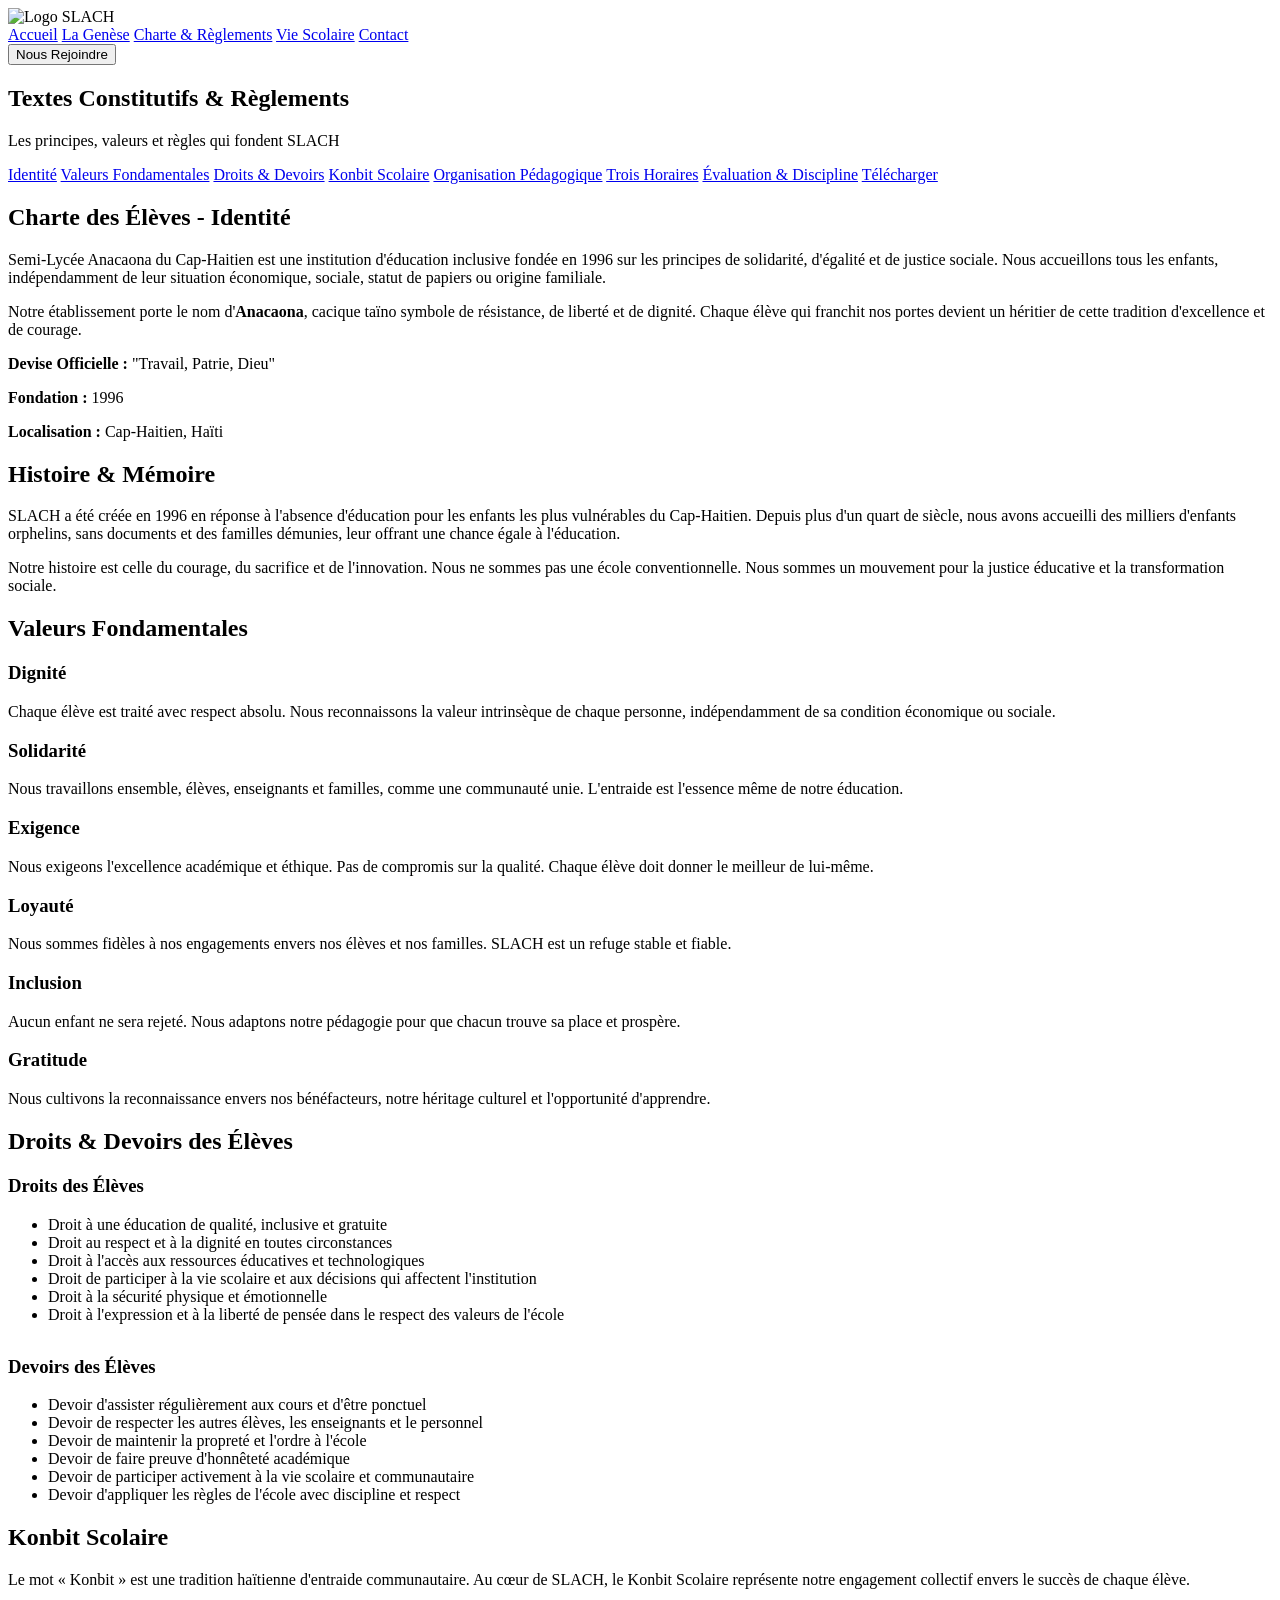
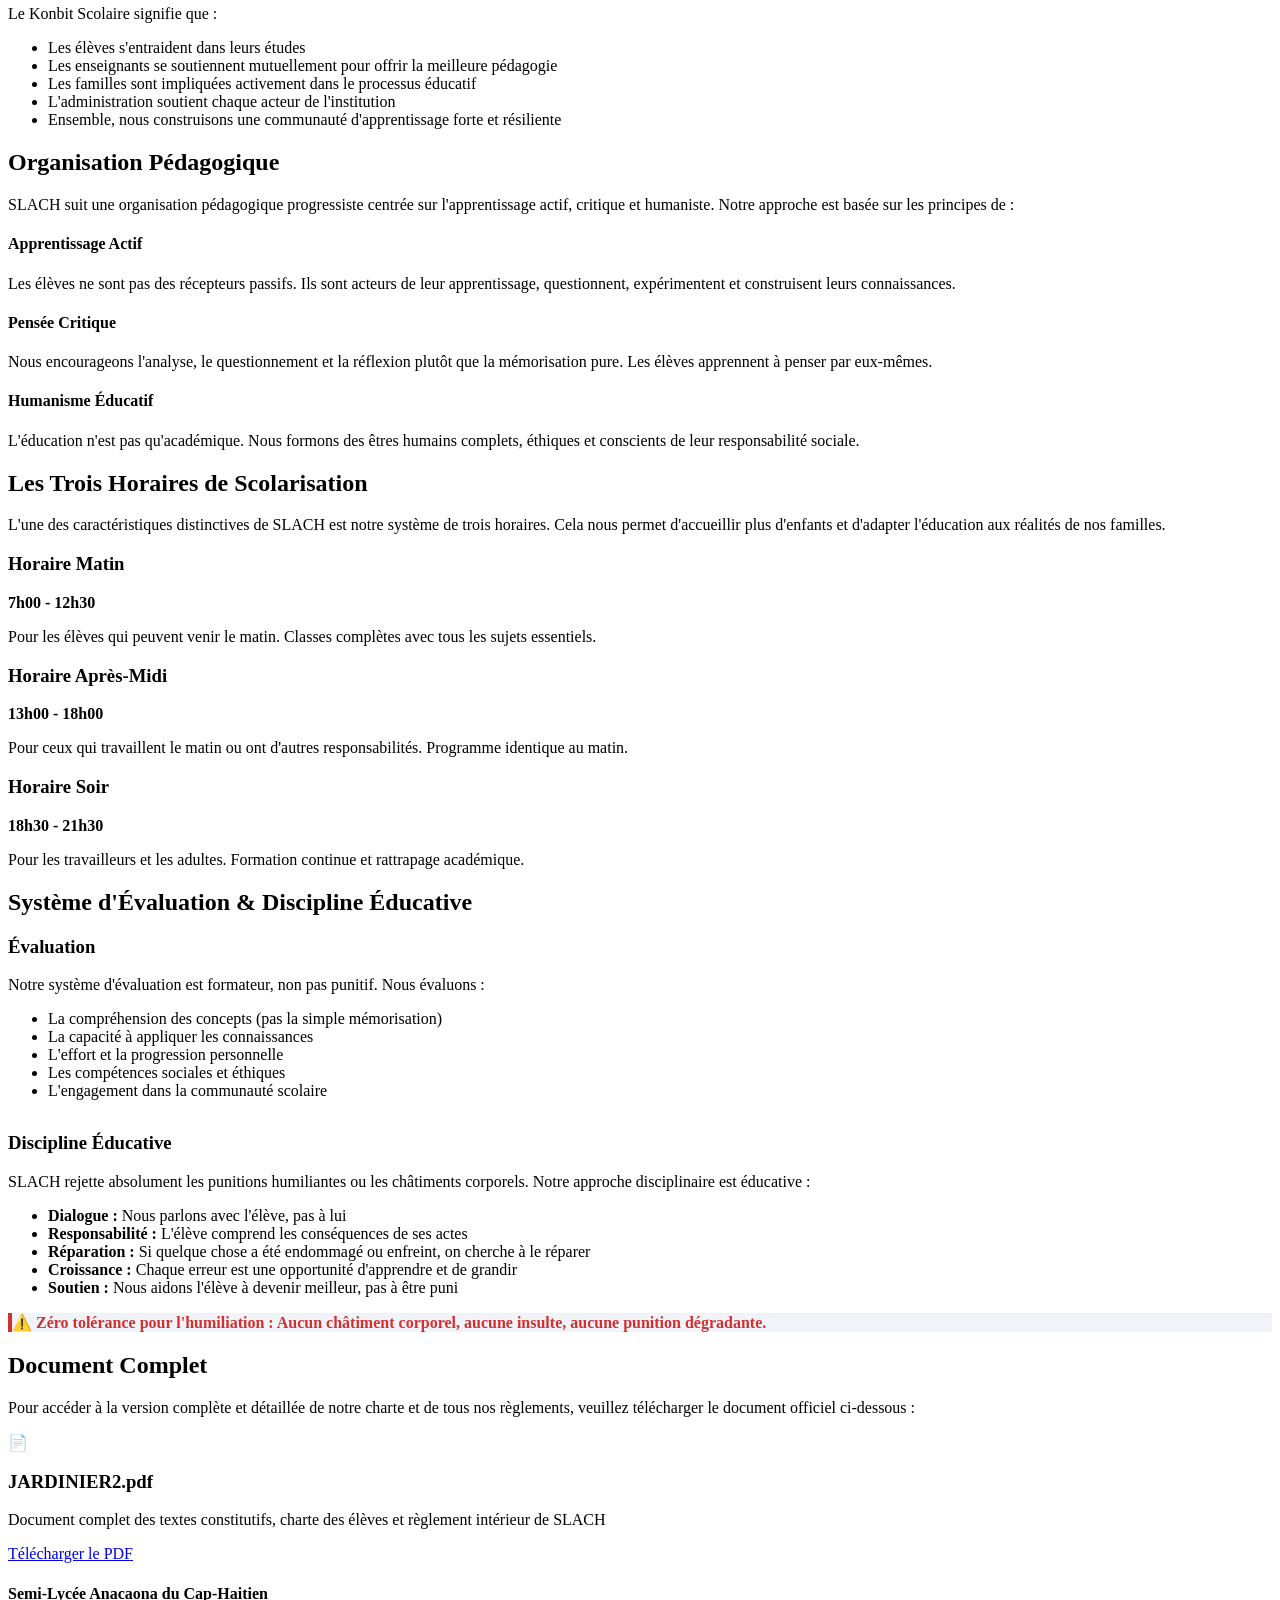
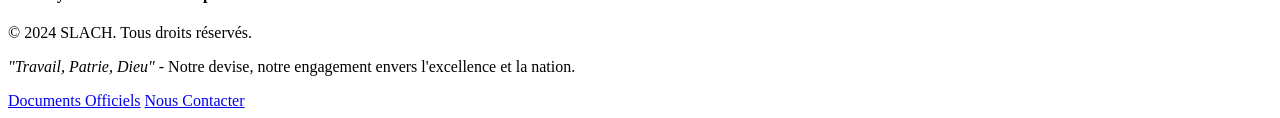
==== pages/charter.html @ ccf4807c "Premye vèsyon sit vitrin Semi-Lycée Anacaona" ====
<!DOCTYPE html>
<html lang="fr">
<head>
    <meta charset="UTF-8">
    <meta name="viewport" content="width=device-width, initial-scale=1.0">
    <title>Charte & Règlements - SLACH</title>
    <link href="https://fonts.googleapis.com/css2?family=Montserrat:wght@600;700;800&family=Open+Sans:wght@400;500;600&display=swap" rel="stylesheet">
    <link rel="stylesheet" href="styles.css">
</head>
<body>
    <!-- HEADER & NAVIGATION -->
    <header class="header">
        <div class="header-container">
            <div class="logo-section">
                <img src="LOGO1.jpeg" alt="Logo SLACH" class="logo">
            </div>
            <nav class="navbar">
                <a href="index.html" class="nav-link">Accueil</a>
                <a href="genese.html" class="nav-link">La Genèse</a>
                <a href="charter.html" class="nav-link active">Charte & Règlements</a>
                <a href="vie-scolaire.html" class="nav-link">Vie Scolaire</a>
                <a href="contact.html" class="nav-link">Contact</a>
            </nav>
            <button class="cta-button">Nous Rejoindre</button>
        </div>
    </header>

    <!-- PAGE TITLE -->
    <section class="page-title-section">
        <div class="container">
            <h1>Textes Constitutifs & Règlements</h1>
            <p>Les principes, valeurs et règles qui fondent SLACH</p>
        </div>
    </section>

    <div class="charter-container">
        <!-- SIDE NAVIGATION -->
        <aside class="side-navigation">
            <nav class="charter-nav">
                <a href="#identite" class="nav-item">Identité</a>
                <a href="#values" class="nav-item">Valeurs Fondamentales</a>
                <a href="#droits" class="nav-item">Droits & Devoirs</a>
                <a href="#konbit" class="nav-item">Konbit Scolaire</a>
                <a href="#pedagogie" class="nav-item">Organisation Pédagogique</a>
                <a href="#horaires" class="nav-item">Trois Horaires</a>
                <a href="#evaluation" class="nav-item">Évaluation & Discipline</a>
                <a href="#download" class="nav-item">Télécharger</a>
            </nav>
        </aside>

        <!-- MAIN CONTENT -->
        <main class="charter-content">
            <!-- SECTION: IDENTITÉ -->
            <section id="identite" class="charter-section">
                <h2>Charte des Élèves - Identité</h2>
                <p>
                    Semi-Lycée Anacaona du Cap-Haitien est une institution d'éducation inclusive fondée en 1996 sur les principes de solidarité, 
                    d'égalité et de justice sociale. Nous accueillons tous les enfants, indépendamment de leur situation économique, sociale, 
                    statut de papiers ou origine familiale.
                </p>
                <p>
                    Notre établissement porte le nom d'<strong>Anacaona</strong>, cacique taïno symbole de résistance, de liberté et de dignité. 
                    Chaque élève qui franchit nos portes devient un héritier de cette tradition d'excellence et de courage.
                </p>
                <div class="highlight-box">
                    <p><strong>Devise Officielle :</strong> "Travail, Patrie, Dieu"</p>
                    <p><strong>Fondation :</strong> 1996</p>
                    <p><strong>Localisation :</strong> Cap-Haitien, Haïti</p>
                </div>
            </section>

            <!-- SECTION: HISTOIRE & MÉMOIRE -->
            <section id="history-charter" class="charter-section">
                <h2>Histoire & Mémoire</h2>
                <p>
                    SLACH a été créée en 1996 en réponse à l'absence d'éducation pour les enfants les plus vulnérables du Cap-Haitien. 
                    Depuis plus d'un quart de siècle, nous avons accueilli des milliers d'enfants orphelins, sans documents et des familles 
                    démunies, leur offrant une chance égale à l'éducation.
                </p>
                <p>
                    Notre histoire est celle du courage, du sacrifice et de l'innovation. Nous ne sommes pas une école conventionnelle. 
                    Nous sommes un mouvement pour la justice éducative et la transformation sociale.
                </p>
            </section>

            <!-- SECTION: VALEURS FONDAMENTALES -->
            <section id="values" class="charter-section">
                <h2>Valeurs Fondamentales</h2>
                <div class="values-grid">
                    <div class="value-item">
                        <h3>Dignité</h3>
                        <p>
                            Chaque élève est traité avec respect absolu. Nous reconnaissons la valeur intrinsèque de chaque personne, 
                            indépendamment de sa condition économique ou sociale.
                        </p>
                    </div>
                    <div class="value-item">
                        <h3>Solidarité</h3>
                        <p>
                            Nous travaillons ensemble, élèves, enseignants et familles, comme une communauté unie. L'entraide est 
                            l'essence même de notre éducation.
                        </p>
                    </div>
                    <div class="value-item">
                        <h3>Exigence</h3>
                        <p>
                            Nous exigeons l'excellence académique et éthique. Pas de compromis sur la qualité. Chaque élève doit 
                            donner le meilleur de lui-même.
                        </p>
                    </div>
                    <div class="value-item">
                        <h3>Loyauté</h3>
                        <p>
                            Nous sommes fidèles à nos engagements envers nos élèves et nos familles. SLACH est un refuge stable 
                            et fiable.
                        </p>
                    </div>
                    <div class="value-item">
                        <h3>Inclusion</h3>
                        <p>
                            Aucun enfant ne sera rejeté. Nous adaptons notre pédagogie pour que chacun trouve sa place et prospère.
                        </p>
                    </div>
                    <div class="value-item">
                        <h3>Gratitude</h3>
                        <p>
                            Nous cultivons la reconnaissance envers nos bénéfacteurs, notre héritage culturel et l'opportunité 
                            d'apprendre.
                        </p>
                    </div>
                </div>
            </section>

            <!-- SECTION: DROITS & DEVOIRS -->
            <section id="droits" class="charter-section">
                <h2>Droits & Devoirs des Élèves</h2>
                <h3>Droits des Élèves</h3>
                <ul class="charter-list">
                    <li>Droit à une éducation de qualité, inclusive et gratuite</li>
                    <li>Droit au respect et à la dignité en toutes circonstances</li>
                    <li>Droit à l'accès aux ressources éducatives et technologiques</li>
                    <li>Droit de participer à la vie scolaire et aux décisions qui affectent l'institution</li>
                    <li>Droit à la sécurité physique et émotionnelle</li>
                    <li>Droit à l'expression et à la liberté de pensée dans le respect des valeurs de l'école</li>
                </ul>

                <h3 style="margin-top: 2rem;">Devoirs des Élèves</h3>
                <ul class="charter-list">
                    <li>Devoir d'assister régulièrement aux cours et d'être ponctuel</li>
                    <li>Devoir de respecter les autres élèves, les enseignants et le personnel</li>
                    <li>Devoir de maintenir la propreté et l'ordre à l'école</li>
                    <li>Devoir de faire preuve d'honnêteté académique</li>
                    <li>Devoir de participer activement à la vie scolaire et communautaire</li>
                    <li>Devoir d'appliquer les règles de l'école avec discipline et respect</li>
                </ul>
            </section>

            <!-- SECTION: KONBIT SCOLAIRE -->
            <section id="konbit" class="charter-section">
                <h2>Konbit Scolaire</h2>
                <p>
                    Le mot « Konbit » est une tradition haïtienne d'entraide communautaire. Au cœur de SLACH, le Konbit Scolaire 
                    représente notre engagement collectif envers le succès de chaque élève.
                </p>
                <p>
                    Le Konbit Scolaire signifie que :
                </p>
                <ul class="charter-list">
                    <li>Les élèves s'entraident dans leurs études</li>
                    <li>Les enseignants se soutiennent mutuellement pour offrir la meilleure pédagogie</li>
                    <li>Les familles sont impliquées activement dans le processus éducatif</li>
                    <li>L'administration soutient chaque acteur de l'institution</li>
                    <li>Ensemble, nous construisons une communauté d'apprentissage forte et résiliente</li>
                </ul>
            </section>

            <!-- SECTION: ORGANISATION PÉDAGOGIQUE -->
            <section id="pedagogie" class="charter-section">
                <h2>Organisation Pédagogique</h2>
                <p>
                    SLACH suit une organisation pédagogique progressiste centrée sur l'apprentissage actif, critique et humaniste. 
                    Notre approche est basée sur les principes de :
                </p>
                <div class="pedagogical-principles">
                    <div class="principle">
                        <h4>Apprentissage Actif</h4>
                        <p>Les élèves ne sont pas des récepteurs passifs. Ils sont acteurs de leur apprentissage, questionnent, 
                        expérimentent et construisent leurs connaissances.</p>
                    </div>
                    <div class="principle">
                        <h4>Pensée Critique</h4>
                        <p>Nous encourageons l'analyse, le questionnement et la réflexion plutôt que la mémorisation pure. 
                        Les élèves apprennent à penser par eux-mêmes.</p>
                    </div>
                    <div class="principle">
                        <h4>Humanisme Éducatif</h4>
                        <p>L'éducation n'est pas qu'académique. Nous formons des êtres humains complets, éthiques et conscients 
                        de leur responsabilité sociale.</p>
                    </div>
                </div>
            </section>

            <!-- SECTION: TROIS HORAIRES -->
            <section id="horaires" class="charter-section">
                <h2>Les Trois Horaires de Scolarisation</h2>
                <p>
                    L'une des caractéristiques distinctives de SLACH est notre système de trois horaires. Cela nous permet 
                    d'accueillir plus d'enfants et d'adapter l'éducation aux réalités de nos familles.
                </p>
                <div class="schedules-grid">
                    <div class="schedule-item">
                        <h3>Horaire Matin</h3>
                        <p><strong>7h00 - 12h30</strong></p>
                        <p>Pour les élèves qui peuvent venir le matin. Classes complètes avec tous les sujets essentiels.</p>
                    </div>
                    <div class="schedule-item">
                        <h3>Horaire Après-Midi</h3>
                        <p><strong>13h00 - 18h00</strong></p>
                        <p>Pour ceux qui travaillent le matin ou ont d'autres responsabilités. Programme identique au matin.</p>
                    </div>
                    <div class="schedule-item">
                        <h3>Horaire Soir</h3>
                        <p><strong>18h30 - 21h30</strong></p>
                        <p>Pour les travailleurs et les adultes. Formation continue et rattrapage académique.</p>
                    </div>
                </div>
            </section>

            <!-- SECTION: ÉVALUATION & DISCIPLINE -->
            <section id="evaluation" class="charter-section">
                <h2>Système d'Évaluation & Discipline Éducative</h2>
                <h3>Évaluation</h3>
                <p>
                    Notre système d'évaluation est formateur, non pas punitif. Nous évaluons :
                </p>
                <ul class="charter-list">
                    <li>La compréhension des concepts (pas la simple mémorisation)</li>
                    <li>La capacité à appliquer les connaissances</li>
                    <li>L'effort et la progression personnelle</li>
                    <li>Les compétences sociales et éthiques</li>
                    <li>L'engagement dans la communauté scolaire</li>
                </ul>

                <h3 style="margin-top: 2rem;">Discipline Éducative</h3>
                <p>
                    SLACH rejette absolument les punitions humiliantes ou les châtiments corporels. 
                    Notre approche disciplinaire est éducative :
                </p>
                <ul class="charter-list">
                    <li><strong>Dialogue :</strong> Nous parlons avec l'élève, pas à lui</li>
                    <li><strong>Responsabilité :</strong> L'élève comprend les conséquences de ses actes</li>
                    <li><strong>Réparation :</strong> Si quelque chose a été endommagé ou enfreint, on cherche à le réparer</li>
                    <li><strong>Croissance :</strong> Chaque erreur est une opportunité d'apprendre et de grandir</li>
                    <li><strong>Soutien :</strong> Nous aidons l'élève à devenir meilleur, pas à être puni</li>
                </ul>
                <div class="highlight-box" style="background-color: #f0f4f8; border-left: 4px solid #d32f2f;">
                    <p style="color: #d32f2f; font-weight: bold;">
                        ⚠️ Zéro tolérance pour l'humiliation : Aucun châtiment corporel, aucune insulte, aucune punition dégradante.
                    </p>
                </div>
            </section>

            <!-- SECTION: DOWNLOAD -->
            <section id="download" class="charter-section download-section">
                <h2>Document Complet</h2>
                <p>
                    Pour accéder à la version complète et détaillée de notre charte et de tous nos règlements, 
                    veuillez télécharger le document officiel ci-dessous :
                </p>
                <div class="download-box">
                    <div class="download-icon">📄</div>
                    <div class="download-info">
                        <h3>JARDINIER2.pdf</h3>
                        <p>Document complet des textes constitutifs, charte des élèves et règlement intérieur de SLACH</p>
                    </div>
                    <a href="JARDINIER2.pdf" class="button button-primary" download>
                        Télécharger le PDF
                    </a>
                </div>
            </section>
        </main>
    </div>

    <!-- FOOTER -->
    <footer class="footer">
        <div class="container">
            <div class="footer-content">
                <div class="footer-section">
                    <h4>Semi-Lycée Anacaona du Cap-Haitien</h4>
                    <p>© 2024 SLACH. Tous droits réservés.</p>
                </div>
                <div class="footer-section">
                    <p class="footer-motto">
                        <em>"Travail, Patrie, Dieu"</em> - Notre devise, notre engagement envers l'excellence et la nation.
                    </p>
                </div>
                <div class="footer-section">
                    <a href="charter.html">Documents Officiels</a>
                    <a href="contact.html">Nous Contacter</a>
                </div>
            </div>
        </div>
    </footer>

    <script src="script.js"></script>
</body>
</html>
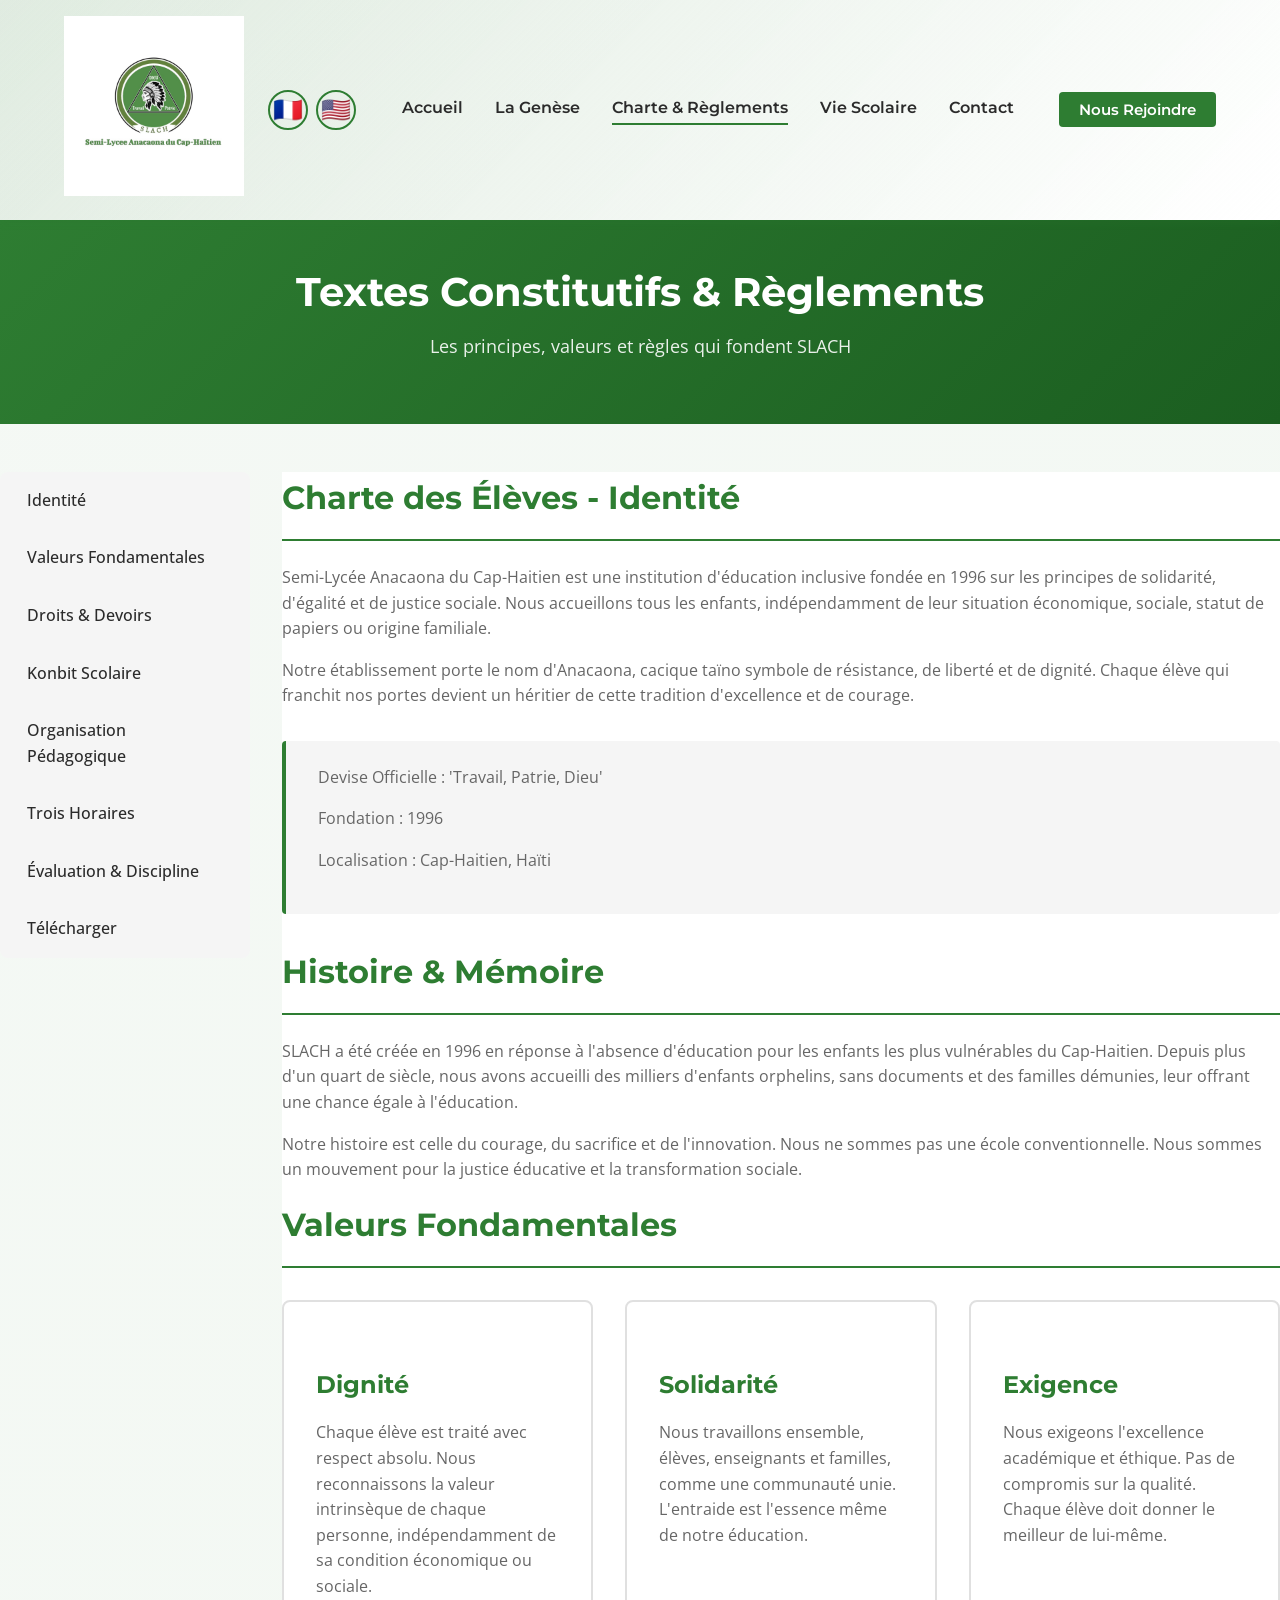
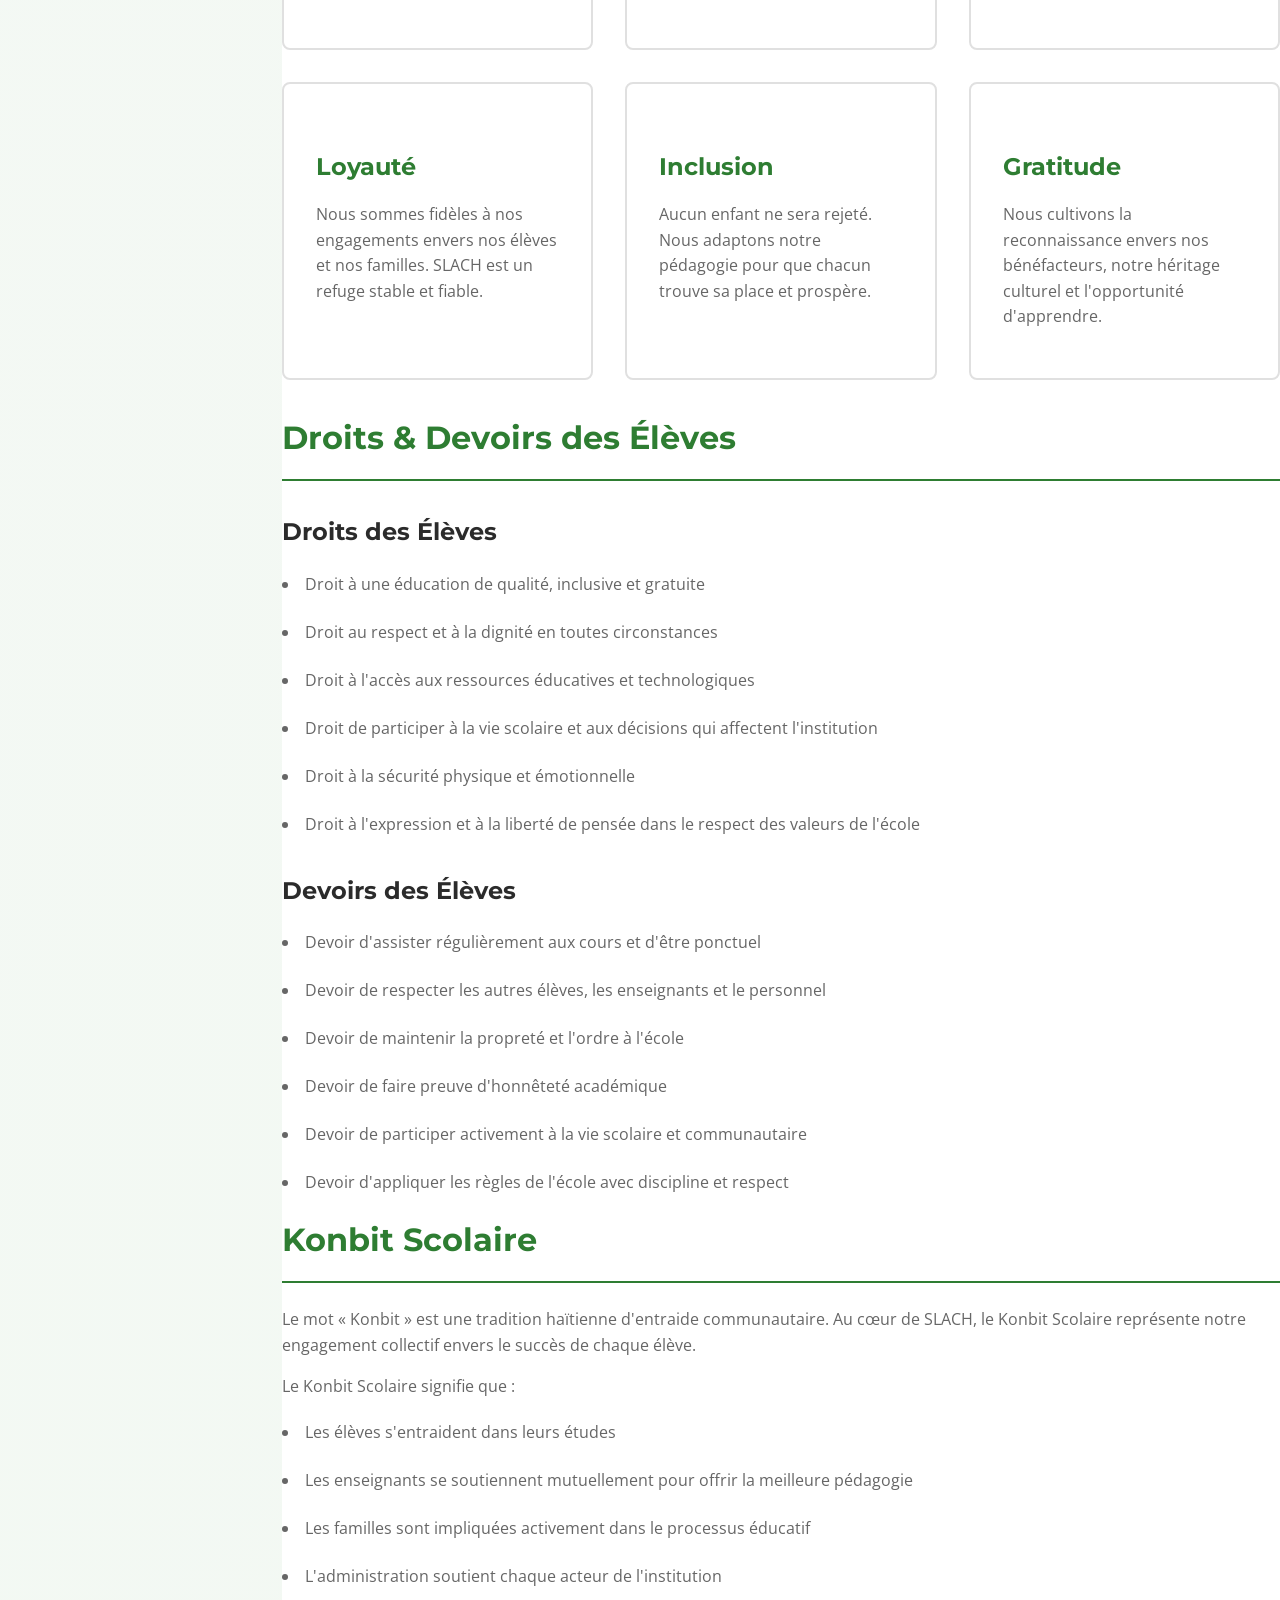
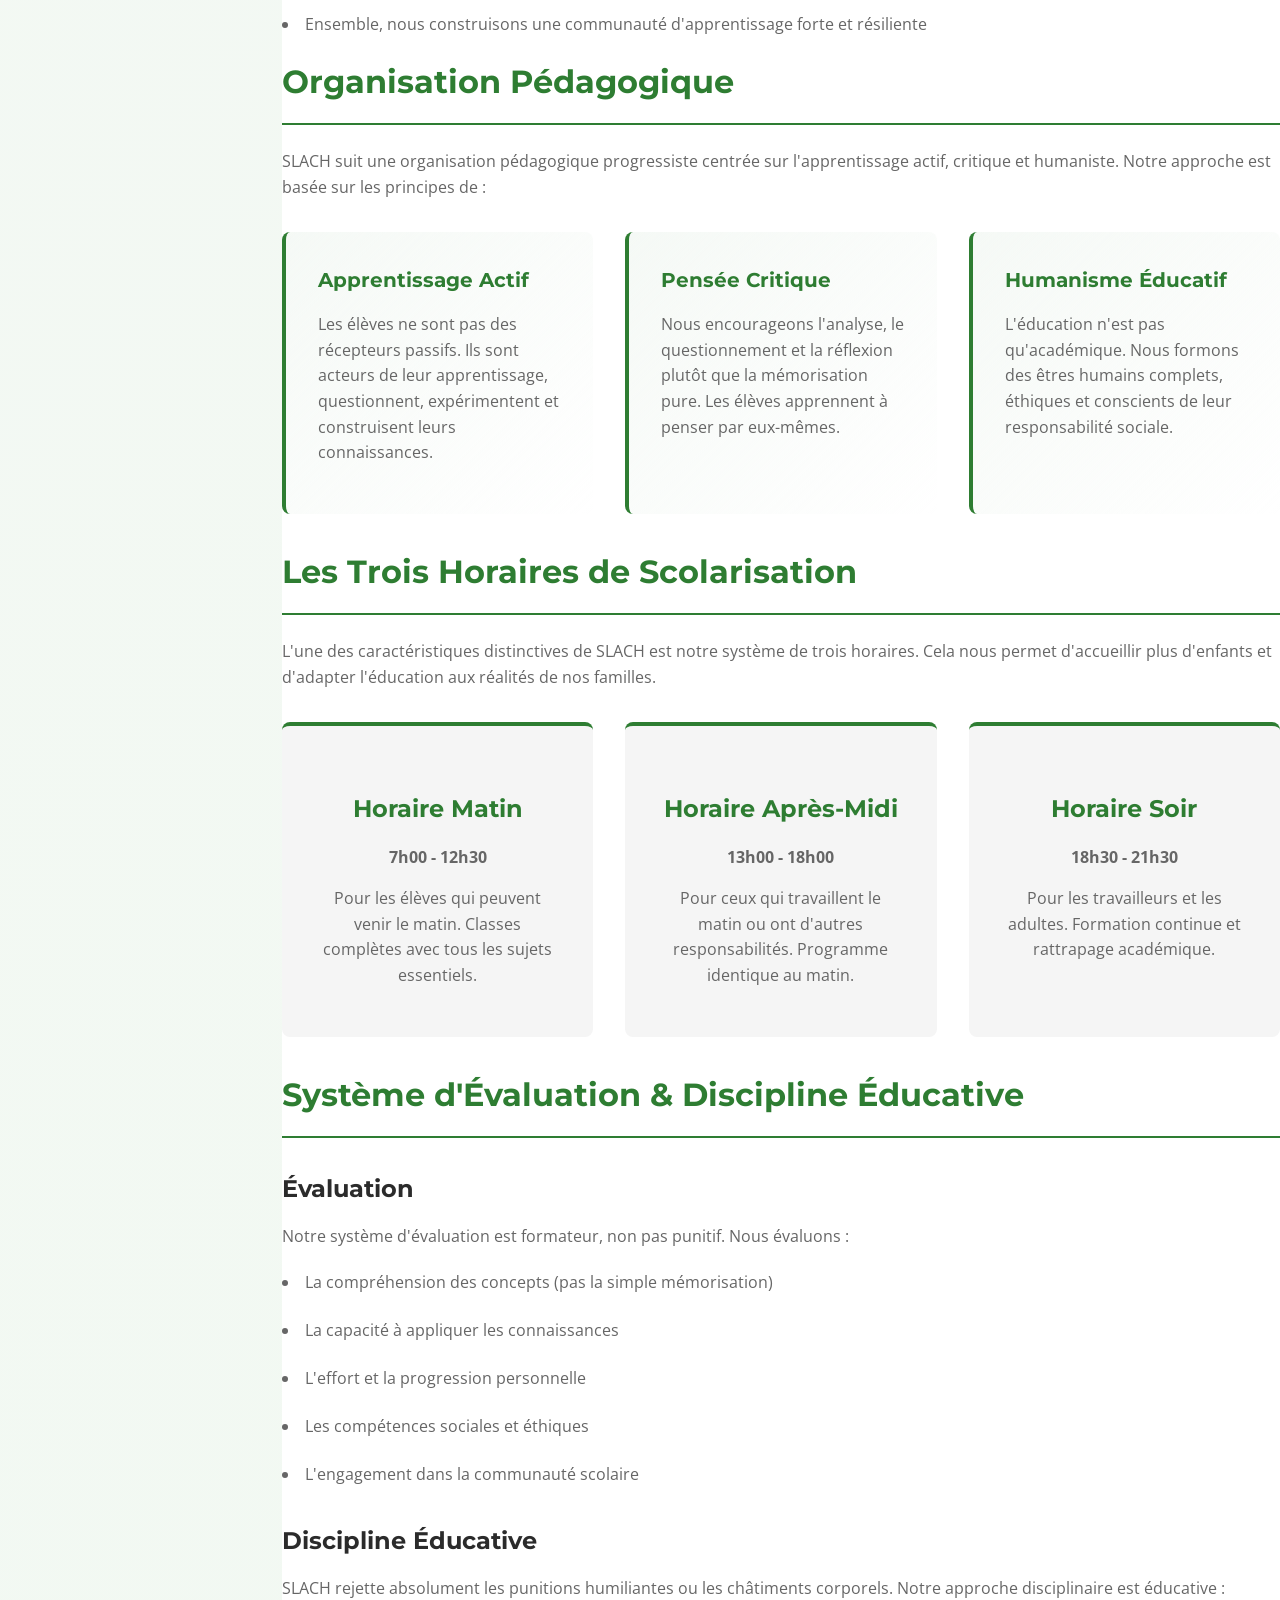
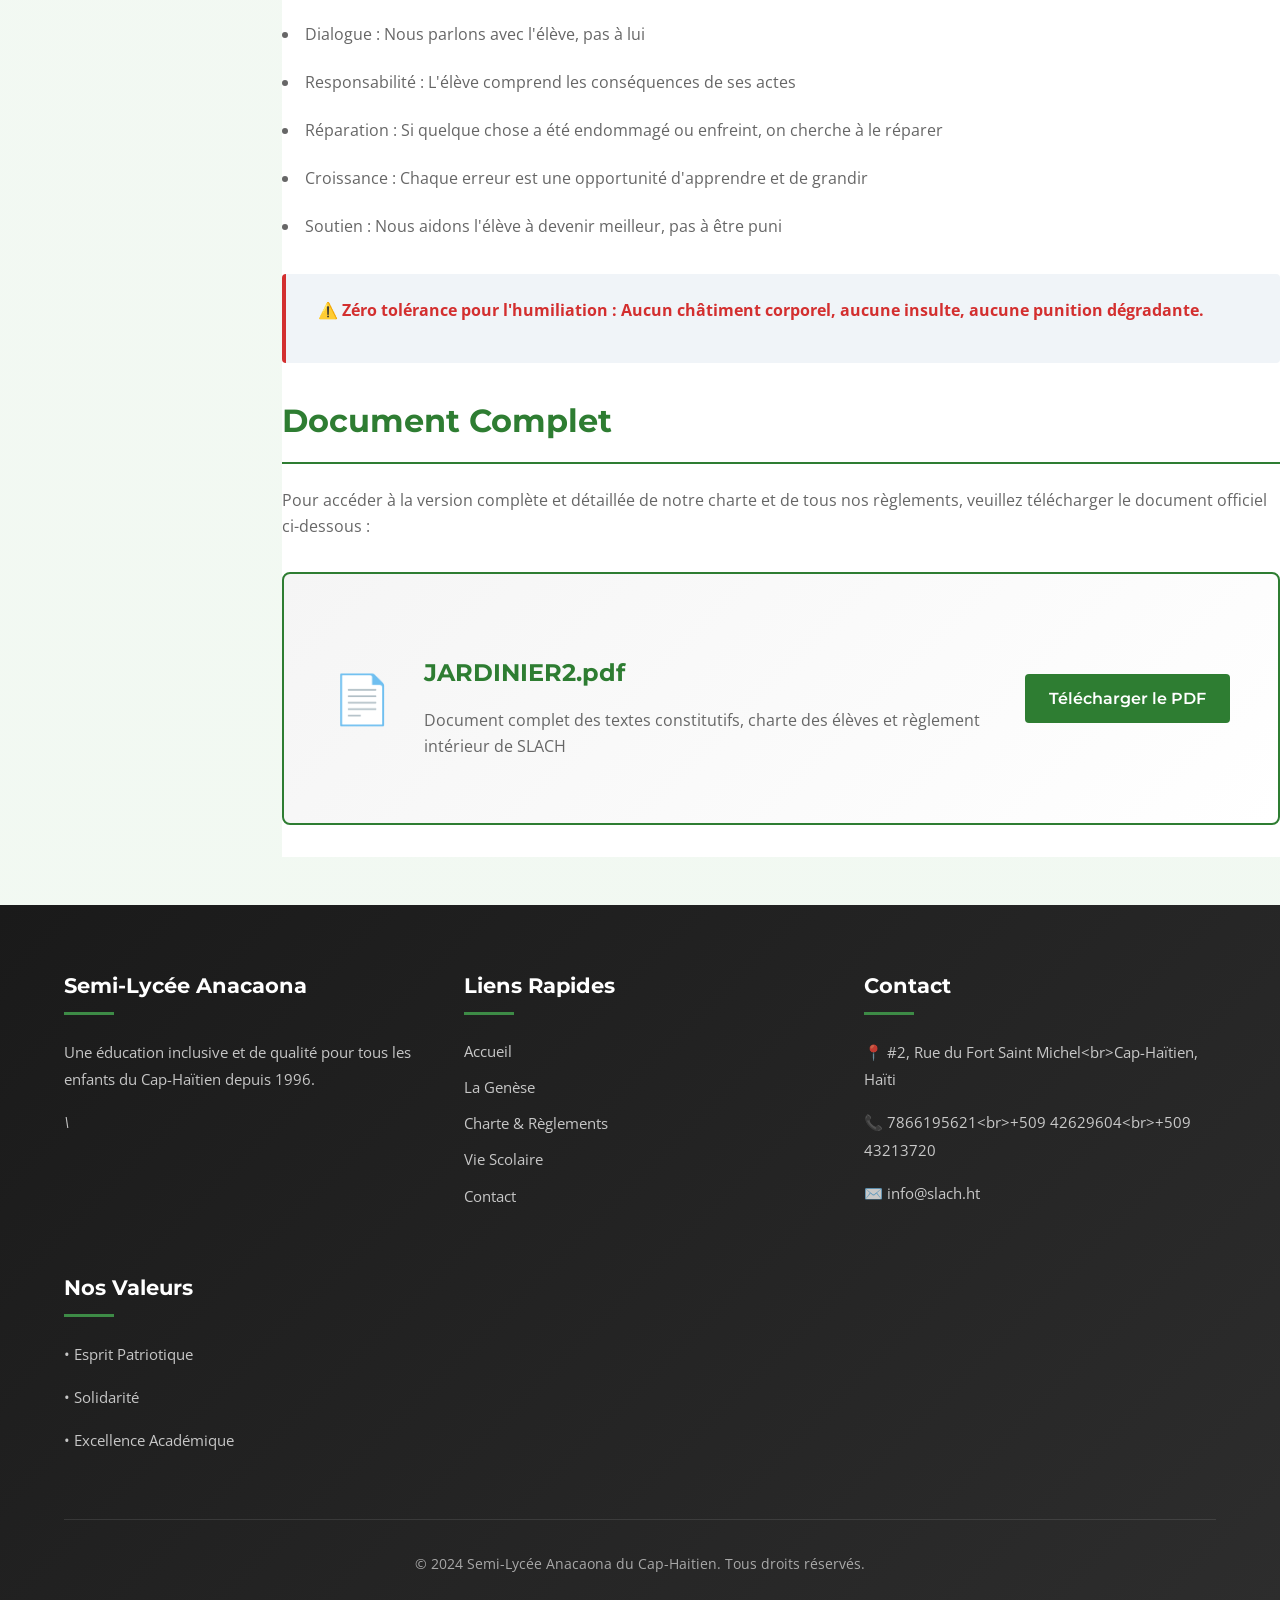
==== commit 7ab7142a: "2eme comit" ====
--- a/pages/charter.html
+++ b/pages/charter.html
@@ -5,125 +5,138 @@
     <meta name="viewport" content="width=device-width, initial-scale=1.0">
     <title>Charte & Règlements - SLACH</title>
     <link href="https://fonts.googleapis.com/css2?family=Montserrat:wght@600;700;800&family=Open+Sans:wght@400;500;600&display=swap" rel="stylesheet">
-    <link rel="stylesheet" href="styles.css">
+    <link rel="stylesheet" href="../assets/css/styles.css">
+    <style>
+        @keyframes fadeInUp {
+            from { opacity: 0; transform: translateY(30px); }
+            to { opacity: 1; transform: translateY(0); }
+        }
+        .scroll-reveal { opacity: 0; transform: translateY(50px); transition: all 0.8s ease; }
+        .scroll-reveal.visible { opacity: 1; transform: translateY(0); }
+    </style>
 </head>
 <body>
     <!-- HEADER & NAVIGATION -->
     <header class="header">
         <div class="header-container">
             <div class="logo-section">
-                <img src="LOGO1.jpeg" alt="Logo SLACH" class="logo">
+                <img src="../assets/images/LOGO1.jpeg" alt="Logo SLACH" class="logo">
             </div>
+            <div class="language-switcher">
+                <button class="lang-btn" data-lang="fr" style="font-size: 1.5rem;">🇫🇷</button>
+                <button class="lang-btn" data-lang="en" style="font-size: 1.5rem;">🇺🇸</button>
+            </div>
+            <button class="mobile-menu-toggle" id="mobileMenuToggle">☰</button>
             <nav class="navbar">
-                <a href="index.html" class="nav-link">Accueil</a>
-                <a href="genese.html" class="nav-link">La Genèse</a>
-                <a href="charter.html" class="nav-link active">Charte & Règlements</a>
-                <a href="vie-scolaire.html" class="nav-link">Vie Scolaire</a>
-                <a href="contact.html" class="nav-link">Contact</a>
+                <a href="../index.html" class="nav-link" data-fr="Accueil" data-en="Home">Accueil</a>
+                <a href="genese.html" class="nav-link" data-fr="La Genèse" data-en="The Genesis">La Genèse</a>
+                <a href="charter.html" class="nav-link active" data-fr="Charte & Règlements" data-en="Charter & Rules">Charte & Règlements</a>
+                <a href="vie-scolaire.html" class="nav-link" data-fr="Vie Scolaire" data-en="School Life">Vie Scolaire</a>
+                <a href="contact.html" class="nav-link" data-fr="Contact" data-en="Contact">Contact</a>
             </nav>
-            <button class="cta-button">Nous Rejoindre</button>
+            <button class="cta-button" data-fr="Nous Rejoindre" data-en="Join Us">Nous Rejoindre</button>
         </div>
     </header>
 
     <!-- PAGE TITLE -->
     <section class="page-title-section">
         <div class="container">
-            <h1>Textes Constitutifs & Règlements</h1>
-            <p>Les principes, valeurs et règles qui fondent SLACH</p>
+            <h1 class="animate-fadeInUp" data-fr="Textes Constitutifs & Règlements" data-en="Constituent Texts & Rules">Textes Constitutifs & Règlements</h1>
+            <p class="animate-fadeInUp" data-fr="Les principes, valeurs et règles qui fondent SLACH" data-en="The principles, values and rules that found SLACH">Les principes, valeurs et règles qui fondent SLACH</p>
         </div>
     </section>
 
     <div class="charter-container">
         <!-- SIDE NAVIGATION -->
-        <aside class="side-navigation">
+        <aside class="side-navigation scroll-reveal">
             <nav class="charter-nav">
-                <a href="#identite" class="nav-item">Identité</a>
-                <a href="#values" class="nav-item">Valeurs Fondamentales</a>
-                <a href="#droits" class="nav-item">Droits & Devoirs</a>
-                <a href="#konbit" class="nav-item">Konbit Scolaire</a>
-                <a href="#pedagogie" class="nav-item">Organisation Pédagogique</a>
-                <a href="#horaires" class="nav-item">Trois Horaires</a>
-                <a href="#evaluation" class="nav-item">Évaluation & Discipline</a>
-                <a href="#download" class="nav-item">Télécharger</a>
+                <a href="#identite" class="nav-item" data-fr="Identité" data-en="Identity">Identité</a>
+                <a href="#values" class="nav-item" data-fr="Valeurs Fondamentales" data-en="Core Values">Valeurs Fondamentales</a>
+                <a href="#droits" class="nav-item" data-fr="Droits & Devoirs" data-en="Rights & Duties">Droits & Devoirs</a>
+                <a href="#konbit" class="nav-item" data-fr="Konbit Scolaire" data-en="School Konbit">Konbit Scolaire</a>
+                <a href="#pedagogie" class="nav-item" data-fr="Organisation Pédagogique" data-en="Pedagogical Organization">Organisation Pédagogique</a>
+                <a href="#horaires" class="nav-item" data-fr="Trois Horaires" data-en="Three Schedules">Trois Horaires</a>
+                <a href="#evaluation" class="nav-item" data-fr="Évaluation & Discipline" data-en="Evaluation & Discipline">Évaluation & Discipline</a>
+                <a href="#download" class="nav-item" data-fr="Télécharger" data-en="Download">Télécharger</a>
             </nav>
         </aside>
 
         <!-- MAIN CONTENT -->
         <main class="charter-content">
             <!-- SECTION: IDENTITÉ -->
-            <section id="identite" class="charter-section">
-                <h2>Charte des Élèves - Identité</h2>
-                <p>
+            <section id="identite" class="charter-section scroll-reveal">
+                <h2 data-fr="Charte des Élèves - Identité" data-en="Student Charter - Identity">Charte des Élèves - Identité</h2>
+                <p data-fr="Semi-Lycée Anacaona du Cap-Haitien est une institution d'éducation inclusive fondée en 1996 sur les principes de solidarité, d'égalité et de justice sociale. Nous accueillons tous les enfants, indépendamment de leur situation économique, sociale, statut de papiers ou origine familiale." data-en="Semi-Lycée Anacaona du Cap-Haitien is an inclusive education institution founded in 1996 on the principles of solidarity, equality and social justice. We welcome all children, regardless of their economic, social situation, paper status or family origin.">
                     Semi-Lycée Anacaona du Cap-Haitien est une institution d'éducation inclusive fondée en 1996 sur les principes de solidarité, 
                     d'égalité et de justice sociale. Nous accueillons tous les enfants, indépendamment de leur situation économique, sociale, 
                     statut de papiers ou origine familiale.
                 </p>
-                <p>
+                <p data-fr="Notre établissement porte le nom d'Anacaona, cacique taïno symbole de résistance, de liberté et de dignité. Chaque élève qui franchit nos portes devient un héritier de cette tradition d'excellence et de courage." data-en="Our institution bears the name of Anacaona, Taino cacique symbol of resistance, freedom and dignity. Every student who crosses our doors becomes an heir of this tradition of excellence and courage.">
                     Notre établissement porte le nom d'<strong>Anacaona</strong>, cacique taïno symbole de résistance, de liberté et de dignité. 
                     Chaque élève qui franchit nos portes devient un héritier de cette tradition d'excellence et de courage.
                 </p>
                 <div class="highlight-box">
-                    <p><strong>Devise Officielle :</strong> "Travail, Patrie, Dieu"</p>
-                    <p><strong>Fondation :</strong> 1996</p>
-                    <p><strong>Localisation :</strong> Cap-Haitien, Haïti</p>
+                    <p data-fr="Devise Officielle : 'Travail, Patrie, Dieu'" data-en="Official Motto: 'Work, Country, God'"><strong>Devise Officielle :</strong> "Travail, Patrie, Dieu"</p>
+                    <p data-fr="Fondation : 1996" data-en="Foundation: 1996"><strong>Fondation :</strong> 1996</p>
+                    <p data-fr="Localisation : Cap-Haitien, Haïti" data-en="Location: Cap-Haitien, Haiti"><strong>Localisation :</strong> Cap-Haitien, Haïti</p>
                 </div>
             </section>
 
             <!-- SECTION: HISTOIRE & MÉMOIRE -->
-            <section id="history-charter" class="charter-section">
-                <h2>Histoire & Mémoire</h2>
-                <p>
+            <section id="history-charter" class="charter-section scroll-reveal">
+                <h2 data-fr="Histoire & Mémoire" data-en="History & Memory">Histoire & Mémoire</h2>
+                <p data-fr="SLACH a été créée en 1996 en réponse à l'absence d'éducation pour les enfants les plus vulnérables du Cap-Haitien. Depuis plus d'un quart de siècle, nous avons accueilli des milliers d'enfants orphelins, sans documents et des familles démunies, leur offrant une chance égale à l'éducation." data-en="SLACH was created in 1996 in response to the lack of education for the most vulnerable children of Cap-Haitien. For more than a quarter of a century, we have welcomed thousands of orphaned children, without documents and destitute families, offering them an equal chance at education.">
                     SLACH a été créée en 1996 en réponse à l'absence d'éducation pour les enfants les plus vulnérables du Cap-Haitien. 
                     Depuis plus d'un quart de siècle, nous avons accueilli des milliers d'enfants orphelins, sans documents et des familles 
                     démunies, leur offrant une chance égale à l'éducation.
                 </p>
-                <p>
+                <p data-fr="Notre histoire est celle du courage, du sacrifice et de l'innovation. Nous ne sommes pas une école conventionnelle. Nous sommes un mouvement pour la justice éducative et la transformation sociale." data-en="Our history is one of courage, sacrifice and innovation. We are not a conventional school. We are a movement for educational justice and social transformation.">
                     Notre histoire est celle du courage, du sacrifice et de l'innovation. Nous ne sommes pas une école conventionnelle. 
                     Nous sommes un mouvement pour la justice éducative et la transformation sociale.
                 </p>
             </section>
 
             <!-- SECTION: VALEURS FONDAMENTALES -->
-            <section id="values" class="charter-section">
-                <h2>Valeurs Fondamentales</h2>
+            <section id="values" class="charter-section scroll-reveal">
+                <h2 data-fr="Valeurs Fondamentales" data-en="Core Values">Valeurs Fondamentales</h2>
                 <div class="values-grid">
                     <div class="value-item">
-                        <h3>Dignité</h3>
-                        <p>
+                        <h3 data-fr="Dignité" data-en="Dignity">Dignité</h3>
+                        <p data-fr="Chaque élève est traité avec respect absolu. Nous reconnaissons la valeur intrinsèque de chaque personne, indépendamment de sa condition économique ou sociale." data-en="Every student is treated with absolute respect. We recognize the intrinsic value of every person, regardless of their economic or social condition.">
                             Chaque élève est traité avec respect absolu. Nous reconnaissons la valeur intrinsèque de chaque personne, 
                             indépendamment de sa condition économique ou sociale.
                         </p>
                     </div>
                     <div class="value-item">
-                        <h3>Solidarité</h3>
-                        <p>
+                        <h3 data-fr="Solidarité" data-en="Solidarity">Solidarité</h3>
+                        <p data-fr="Nous travaillons ensemble, élèves, enseignants et familles, comme une communauté unie. L'entraide est l'essence même de notre éducation." data-en="We work together, students, teachers and families, as a united community. Mutual aid is the very essence of our education.">
                             Nous travaillons ensemble, élèves, enseignants et familles, comme une communauté unie. L'entraide est 
                             l'essence même de notre éducation.
                         </p>
                     </div>
                     <div class="value-item">
-                        <h3>Exigence</h3>
-                        <p>
+                        <h3 data-fr="Exigence" data-en="Excellence">Exigence</h3>
+                        <p data-fr="Nous exigeons l'excellence académique et éthique. Pas de compromis sur la qualité. Chaque élève doit donner le meilleur de lui-même." data-en="We demand academic and ethical excellence. No compromise on quality. Every student must give their best.">
                             Nous exigeons l'excellence académique et éthique. Pas de compromis sur la qualité. Chaque élève doit 
                             donner le meilleur de lui-même.
                         </p>
                     </div>
                     <div class="value-item">
-                        <h3>Loyauté</h3>
-                        <p>
+                        <h3 data-fr="Loyauté" data-en="Loyalty">Loyauté</h3>
+                        <p data-fr="Nous sommes fidèles à nos engagements envers nos élèves et nos familles. SLACH est un refuge stable et fiable." data-en="We are faithful to our commitments to our students and families. SLACH is a stable and reliable refuge.">
                             Nous sommes fidèles à nos engagements envers nos élèves et nos familles. SLACH est un refuge stable 
                             et fiable.
                         </p>
                     </div>
                     <div class="value-item">
-                        <h3>Inclusion</h3>
-                        <p>
+                        <h3 data-fr="Inclusion" data-en="Inclusion">Inclusion</h3>
+                        <p data-fr="Aucun enfant ne sera rejeté. Nous adaptons notre pédagogie pour que chacun trouve sa place et prospère." data-en="No child will be rejected. We adapt our pedagogy so that everyone finds their place and thrives.">
                             Aucun enfant ne sera rejeté. Nous adaptons notre pédagogie pour que chacun trouve sa place et prospère.
                         </p>
                     </div>
                     <div class="value-item">
-                        <h3>Gratitude</h3>
-                        <p>
+                        <h3 data-fr="Gratitude" data-en="Gratitude">Gratitude</h3>
+                        <p data-fr="Nous cultivons la reconnaissance envers nos bénéfacteurs, notre héritage culturel et l'opportunité d'apprendre." data-en="We cultivate gratitude towards our benefactors, our cultural heritage and the opportunity to learn.">
                             Nous cultivons la reconnaissance envers nos bénéfacteurs, notre héritage culturel et l'opportunité 
                             d'apprendre.
                         </p>
@@ -132,138 +145,144 @@
             </section>
 
             <!-- SECTION: DROITS & DEVOIRS -->
-            <section id="droits" class="charter-section">
-                <h2>Droits & Devoirs des Élèves</h2>
-                <h3>Droits des Élèves</h3>
-                <ul class="charter-list">
-                    <li>Droit à une éducation de qualité, inclusive et gratuite</li>
-                    <li>Droit au respect et à la dignité en toutes circonstances</li>
-                    <li>Droit à l'accès aux ressources éducatives et technologiques</li>
-                    <li>Droit de participer à la vie scolaire et aux décisions qui affectent l'institution</li>
-                    <li>Droit à la sécurité physique et émotionnelle</li>
-                    <li>Droit à l'expression et à la liberté de pensée dans le respect des valeurs de l'école</li>
-                </ul>
-
-                <h3 style="margin-top: 2rem;">Devoirs des Élèves</h3>
-                <ul class="charter-list">
-                    <li>Devoir d'assister régulièrement aux cours et d'être ponctuel</li>
-                    <li>Devoir de respecter les autres élèves, les enseignants et le personnel</li>
-                    <li>Devoir de maintenir la propreté et l'ordre à l'école</li>
-                    <li>Devoir de faire preuve d'honnêteté académique</li>
-                    <li>Devoir de participer activement à la vie scolaire et communautaire</li>
-                    <li>Devoir d'appliquer les règles de l'école avec discipline et respect</li>
+            <section id="droits" class="charter-section scroll-reveal">
+                <h2 data-fr="Droits & Devoirs des Élèves" data-en="Student Rights & Duties">Droits & Devoirs des Élèves</h2>
+                <h3 data-fr="Droits des Élèves" data-en="Student Rights">Droits des Élèves</h3>
+                <ul class="charter-list">
+                    <li data-fr="Droit à une éducation de qualité, inclusive et gratuite" data-en="Right to a quality, inclusive and free education">Droit à une éducation de qualité, inclusive et gratuite</li>
+                    <li data-fr="Droit au respect et à la dignité en toutes circonstances" data-en="Right to respect and dignity in all circumstances">Droit au respect et à la dignité en toutes circonstances</li>
+                    <li data-fr="Droit à l'accès aux ressources éducatives et technologiques" data-en="Right to access educational and technological resources">Droit à l'accès aux ressources éducatives et technologiques</li>
+                    <li data-fr="Droit de participer à la vie scolaire et aux décisions qui affectent l'institution" data-en="Right to participate in school life and decisions that affect the institution">Droit de participer à la vie scolaire et aux décisions qui affectent l'institution</li>
+                    <li data-fr="Droit à la sécurité physique et émotionnelle" data-en="Right to physical and emotional safety">Droit à la sécurité physique et émotionnelle</li>
+                    <li data-fr="Droit à l'expression et à la liberté de pensée dans le respect des valeurs de l'école" data-en="Right to expression and freedom of thought while respecting the school's values">Droit à l'expression et à la liberté de pensée dans le respect des valeurs de l'école</li>
+                </ul>
+
+                <h3 style="margin-top: 2rem;" data-fr="Devoirs des Élèves" data-en="Student Duties">Devoirs des Élèves</h3>
+                <ul class="charter-list">
+                    <li data-fr="Devoir d'assister régulièrement aux cours et d'être ponctuel" data-en="Duty to attend classes regularly and be punctual">Devoir d'assister régulièrement aux cours et d'être ponctuel</li>
+                    <li data-fr="Devoir de respecter les autres élèves, les enseignants et le personnel" data-en="Duty to respect other students, teachers and staff">Devoir de respecter les autres élèves, les enseignants et le personnel</li>
+                    <li data-fr="Devoir de maintenir la propreté et l'ordre à l'école" data-en="Duty to maintain cleanliness and order at school">Devoir de maintenir la propreté et l'ordre à l'école</li>
+                    <li data-fr="Devoir de faire preuve d'honnêteté académique" data-en="Duty to demonstrate academic honesty">Devoir de faire preuve d'honnêteté académique</li>
+                    <li data-fr="Devoir de participer activement à la vie scolaire et communautaire" data-en="Duty to actively participate in school and community life">Devoir de participer activement à la vie scolaire et communautaire</li>
+                    <li data-fr="Devoir d'appliquer les règles de l'école avec discipline et respect" data-en="Duty to apply school rules with discipline and respect">Devoir d'appliquer les règles de l'école avec discipline et respect</li>
                 </ul>
             </section>
 
             <!-- SECTION: KONBIT SCOLAIRE -->
-            <section id="konbit" class="charter-section">
-                <h2>Konbit Scolaire</h2>
-                <p>
+            <section id="konbit" class="charter-section scroll-reveal">
+                <h2 data-fr="Konbit Scolaire" data-en="School Konbit">Konbit Scolaire</h2>
+                <p data-fr="Le mot « Konbit » est une tradition haïtienne d'entraide communautaire. Au cœur de SLACH, le Konbit Scolaire représente notre engagement collectif envers le succès de chaque élève." data-en="The word « Konbit » is a Haitian tradition of community mutual aid. At the heart of SLACH, the School Konbit represents our collective commitment to the success of every student.">
                     Le mot « Konbit » est une tradition haïtienne d'entraide communautaire. Au cœur de SLACH, le Konbit Scolaire 
                     représente notre engagement collectif envers le succès de chaque élève.
                 </p>
-                <p>
+                <p data-fr="Le Konbit Scolaire signifie que :" data-en="The School Konbit means that:">
                     Le Konbit Scolaire signifie que :
                 </p>
                 <ul class="charter-list">
-                    <li>Les élèves s'entraident dans leurs études</li>
-                    <li>Les enseignants se soutiennent mutuellement pour offrir la meilleure pédagogie</li>
-                    <li>Les familles sont impliquées activement dans le processus éducatif</li>
-                    <li>L'administration soutient chaque acteur de l'institution</li>
-                    <li>Ensemble, nous construisons une communauté d'apprentissage forte et résiliente</li>
+                    <li data-fr="Les élèves s'entraident dans leurs études" data-en="Students help each other in their studies">Les élèves s'entraident dans leurs études</li>
+                    <li data-fr="Les enseignants se soutiennent mutuellement pour offrir la meilleure pédagogie" data-en="Teachers support each other to offer the best pedagogy">Les enseignants se soutiennent mutuellement pour offrir la meilleure pédagogie</li>
+                    <li data-fr="Les familles sont impliquées activement dans le processus éducatif" data-en="Families are actively involved in the educational process">Les familles sont impliquées activement dans le processus éducatif</li>
+                    <li data-fr="L'administration soutient chaque acteur de l'institution" data-en="The administration supports every actor of the institution">L'administration soutient chaque acteur de l'institution</li>
+                    <li data-fr="Ensemble, nous construisons une communauté d'apprentissage forte et résiliente" data-en="Together, we build a strong and resilient learning community">Ensemble, nous construisons une communauté d'apprentissage forte et résiliente</li>
                 </ul>
             </section>
 
             <!-- SECTION: ORGANISATION PÉDAGOGIQUE -->
-            <section id="pedagogie" class="charter-section">
-                <h2>Organisation Pédagogique</h2>
-                <p>
+            <section id="pedagogie" class="charter-section scroll-reveal">
+                <h2 data-fr="Organisation Pédagogique" data-en="Pedagogical Organization">Organisation Pédagogique</h2>
+                <p data-fr="SLACH suit une organisation pédagogique progressiste centrée sur l'apprentissage actif, critique et humaniste. Notre approche est basée sur les principes de :" data-en="SLACH follows a progressive pedagogical organization focused on active, critical and humanistic learning. Our approach is based on the principles of:">
                     SLACH suit une organisation pédagogique progressiste centrée sur l'apprentissage actif, critique et humaniste. 
                     Notre approche est basée sur les principes de :
                 </p>
                 <div class="pedagogical-principles">
                     <div class="principle">
-                        <h4>Apprentissage Actif</h4>
-                        <p>Les élèves ne sont pas des récepteurs passifs. Ils sont acteurs de leur apprentissage, questionnent, 
-                        expérimentent et construisent leurs connaissances.</p>
+                        <h4 data-fr="Apprentissage Actif" data-en="Active Learning">Apprentissage Actif</h4>
+                        <p data-fr="Les élèves ne sont pas des récepteurs passifs. Ils sont acteurs de leur apprentissage, questionnent, expérimentent et construisent leurs connaissances." data-en="Students are not passive recipients. They are actors in their learning, question, experiment and build their knowledge.">
+                            Les élèves ne sont pas des récepteurs passifs. Ils sont acteurs de leur apprentissage, questionnent, 
+                            expérimentent et construisent leurs connaissances.
+                        </p>
                     </div>
                     <div class="principle">
-                        <h4>Pensée Critique</h4>
-                        <p>Nous encourageons l'analyse, le questionnement et la réflexion plutôt que la mémorisation pure. 
-                        Les élèves apprennent à penser par eux-mêmes.</p>
+                        <h4 data-fr="Pensée Critique" data-en="Critical Thinking">Pensée Critique</h4>
+                        <p data-fr="Nous encourageons l'analyse, le questionnement et la réflexion plutôt que la mémorisation pure. Les élèves apprennent à penser par eux-mêmes." data-en="We encourage analysis, questioning and reflection rather than pure memorization. Students learn to think for themselves.">
+                            Nous encourageons l'analyse, le questionnement et la réflexion plutôt que la mémorisation pure. 
+                            Les élèves apprennent à penser par eux-mêmes.
+                        </p>
                     </div>
                     <div class="principle">
-                        <h4>Humanisme Éducatif</h4>
-                        <p>L'éducation n'est pas qu'académique. Nous formons des êtres humains complets, éthiques et conscients 
-                        de leur responsabilité sociale.</p>
+                        <h4 data-fr="Humanisme Éducatif" data-en="Educational Humanism">Humanisme Éducatif</h4>
+                        <p data-fr="L'éducation n'est pas qu'académique. Nous formons des êtres humains complets, éthiques et conscients de leur responsabilité sociale." data-en="Education is not just academic. We train complete human beings, ethical and aware of their social responsibility.">
+                            L'éducation n'est pas qu'académique. Nous formons des êtres humains complets, éthiques et conscients 
+                            de leur responsabilité sociale.
+                        </p>
                     </div>
                 </div>
             </section>
 
             <!-- SECTION: TROIS HORAIRES -->
-            <section id="horaires" class="charter-section">
-                <h2>Les Trois Horaires de Scolarisation</h2>
-                <p>
+            <section id="horaires" class="charter-section scroll-reveal">
+                <h2 data-fr="Les Trois Horaires de Scolarisation" data-en="The Three School Schedules">Les Trois Horaires de Scolarisation</h2>
+                <p data-fr="L'une des caractéristiques distinctives de SLACH est notre système de trois horaires. Cela nous permet d'accueillir plus d'enfants et d'adapter l'éducation aux réalités de nos familles." data-en="One of the distinctive features of SLACH is our three-schedule system. This allows us to welcome more children and adapt education to the realities of our families.">
                     L'une des caractéristiques distinctives de SLACH est notre système de trois horaires. Cela nous permet 
                     d'accueillir plus d'enfants et d'adapter l'éducation aux réalités de nos familles.
                 </p>
                 <div class="schedules-grid">
                     <div class="schedule-item">
-                        <h3>Horaire Matin</h3>
+                        <h3 data-fr="Horaire Matin" data-en="Morning Schedule">Horaire Matin</h3>
                         <p><strong>7h00 - 12h30</strong></p>
-                        <p>Pour les élèves qui peuvent venir le matin. Classes complètes avec tous les sujets essentiels.</p>
+                        <p data-fr="Pour les élèves qui peuvent venir le matin. Classes complètes avec tous les sujets essentiels." data-en="For students who can come in the morning. Complete classes with all essential subjects.">Pour les élèves qui peuvent venir le matin. Classes complètes avec tous les sujets essentiels.</p>
                     </div>
                     <div class="schedule-item">
-                        <h3>Horaire Après-Midi</h3>
+                        <h3 data-fr="Horaire Après-Midi" data-en="Afternoon Schedule">Horaire Après-Midi</h3>
                         <p><strong>13h00 - 18h00</strong></p>
-                        <p>Pour ceux qui travaillent le matin ou ont d'autres responsabilités. Programme identique au matin.</p>
+                        <p data-fr="Pour ceux qui travaillent le matin ou ont d'autres responsabilités. Programme identique au matin." data-en="For those who work in the morning or have other responsibilities. Same program as in the morning.">Pour ceux qui travaillent le matin ou ont d'autres responsabilités. Programme identique au matin.</p>
                     </div>
                     <div class="schedule-item">
-                        <h3>Horaire Soir</h3>
+                        <h3 data-fr="Horaire Soir" data-en="Evening Schedule">Horaire Soir</h3>
                         <p><strong>18h30 - 21h30</strong></p>
-                        <p>Pour les travailleurs et les adultes. Formation continue et rattrapage académique.</p>
+                        <p data-fr="Pour les travailleurs et les adultes. Formation continue et rattrapage académique." data-en="For workers and adults. Continuing education and academic catch-up.">Pour les travailleurs et les adultes. Formation continue et rattrapage académique.</p>
                     </div>
                 </div>
             </section>
 
             <!-- SECTION: ÉVALUATION & DISCIPLINE -->
-            <section id="evaluation" class="charter-section">
-                <h2>Système d'Évaluation & Discipline Éducative</h2>
-                <h3>Évaluation</h3>
-                <p>
+            <section id="evaluation" class="charter-section scroll-reveal">
+                <h2 data-fr="Système d'Évaluation & Discipline Éducative" data-en="Evaluation System & Educational Discipline">Système d'Évaluation & Discipline Éducative</h2>
+                <h3 data-fr="Évaluation" data-en="Evaluation">Évaluation</h3>
+                <p data-fr="Notre système d'évaluation est formateur, non pas punitif. Nous évaluons :" data-en="Our evaluation system is formative, not punitive. We evaluate:">
                     Notre système d'évaluation est formateur, non pas punitif. Nous évaluons :
                 </p>
                 <ul class="charter-list">
-                    <li>La compréhension des concepts (pas la simple mémorisation)</li>
-                    <li>La capacité à appliquer les connaissances</li>
-                    <li>L'effort et la progression personnelle</li>
-                    <li>Les compétences sociales et éthiques</li>
-                    <li>L'engagement dans la communauté scolaire</li>
-                </ul>
-
-                <h3 style="margin-top: 2rem;">Discipline Éducative</h3>
-                <p>
+                    <li data-fr="La compréhension des concepts (pas la simple mémorisation)" data-en="Understanding of concepts (not just memorization)">La compréhension des concepts (pas la simple mémorisation)</li>
+                    <li data-fr="La capacité à appliquer les connaissances" data-en="Ability to apply knowledge">La capacité à appliquer les connaissances</li>
+                    <li data-fr="L'effort et la progression personnelle" data-en="Effort and personal progress">L'effort et la progression personnelle</li>
+                    <li data-fr="Les compétences sociales et éthiques" data-en="Social and ethical skills">Les compétences sociales et éthiques</li>
+                    <li data-fr="L'engagement dans la communauté scolaire" data-en="Engagement in the school community">L'engagement dans la communauté scolaire</li>
+                </ul>
+
+                <h3 style="margin-top: 2rem;" data-fr="Discipline Éducative" data-en="Educational Discipline">Discipline Éducative</h3>
+                <p data-fr="SLACH rejette absolument les punitions humiliantes ou les châtiments corporels. Notre approche disciplinaire est éducative :" data-en="SLACH absolutely rejects humiliating punishments or corporal punishment. Our disciplinary approach is educational:">
                     SLACH rejette absolument les punitions humiliantes ou les châtiments corporels. 
                     Notre approche disciplinaire est éducative :
                 </p>
                 <ul class="charter-list">
-                    <li><strong>Dialogue :</strong> Nous parlons avec l'élève, pas à lui</li>
-                    <li><strong>Responsabilité :</strong> L'élève comprend les conséquences de ses actes</li>
-                    <li><strong>Réparation :</strong> Si quelque chose a été endommagé ou enfreint, on cherche à le réparer</li>
-                    <li><strong>Croissance :</strong> Chaque erreur est une opportunité d'apprendre et de grandir</li>
-                    <li><strong>Soutien :</strong> Nous aidons l'élève à devenir meilleur, pas à être puni</li>
+                    <li data-fr="Dialogue : Nous parlons avec l'élève, pas à lui" data-en="Dialogue: We talk with the student, not at them"><strong>Dialogue :</strong> Nous parlons avec l'élève, pas à lui</li>
+                    <li data-fr="Responsabilité : L'élève comprend les conséquences de ses actes" data-en="Responsibility: The student understands the consequences of their actions"><strong>Responsabilité :</strong> L'élève comprend les conséquences de ses actes</li>
+                    <li data-fr="Réparation : Si quelque chose a été endommagé ou enfreint, on cherche à le réparer" data-en="Reparation: If something has been damaged or broken, we seek to repair it"><strong>Réparation :</strong> Si quelque chose a été endommagé ou enfreint, on cherche à le réparer</li>
+                    <li data-fr="Croissance : Chaque erreur est une opportunité d'apprendre et de grandir" data-en="Growth: Every mistake is an opportunity to learn and grow"><strong>Croissance :</strong> Chaque erreur est une opportunité d'apprendre et de grandir</li>
+                    <li data-fr="Soutien : Nous aidons l'élève à devenir meilleur, pas à être puni" data-en="Support: We help the student to become better, not to be punished"><strong>Soutien :</strong> Nous aidons l'élève à devenir meilleur, pas à être puni</li>
                 </ul>
                 <div class="highlight-box" style="background-color: #f0f4f8; border-left: 4px solid #d32f2f;">
-                    <p style="color: #d32f2f; font-weight: bold;">
+                    <p style="color: #d32f2f; font-weight: bold;" data-fr="⚠️ Zéro tolérance pour l'humiliation : Aucun châtiment corporel, aucune insulte, aucune punition dégradante." data-en="⚠️ Zero tolerance for humiliation: No corporal punishment, no insults, no degrading punishment.">
                         ⚠️ Zéro tolérance pour l'humiliation : Aucun châtiment corporel, aucune insulte, aucune punition dégradante.
                     </p>
                 </div>
             </section>
 
             <!-- SECTION: DOWNLOAD -->
-            <section id="download" class="charter-section download-section">
-                <h2>Document Complet</h2>
-                <p>
+            <section id="download" class="charter-section download-section scroll-reveal">
+                <h2 data-fr="Document Complet" data-en="Complete Document">Document Complet</h2>
+                <p data-fr="Pour accéder à la version complète et détaillée de notre charte et de tous nos règlements, veuillez télécharger le document officiel ci-dessous :" data-en="To access the complete and detailed version of our charter and all our rules, please download the official document below:">
                     Pour accéder à la version complète et détaillée de notre charte et de tous nos règlements, 
                     veuillez télécharger le document officiel ci-dessous :
                 </p>
@@ -271,9 +290,9 @@
                     <div class="download-icon">📄</div>
                     <div class="download-info">
                         <h3>JARDINIER2.pdf</h3>
-                        <p>Document complet des textes constitutifs, charte des élèves et règlement intérieur de SLACH</p>
-                    </div>
-                    <a href="JARDINIER2.pdf" class="button button-primary" download>
+                        <p data-fr="Document complet des textes constitutifs, charte des élèves et règlement intérieur de SLACH" data-en="Complete document of constituent texts, student charter and SLACH internal regulations">Document complet des textes constitutifs, charte des élèves et règlement intérieur de SLACH</p>
+                    </div>
+                    <a href="../documents/JARDINIER2.pdf" class="button button-primary" download data-fr="Télécharger le PDF" data-en="Download the PDF">
                         Télécharger le PDF
                     </a>
                 </div>
@@ -286,22 +305,37 @@
         <div class="container">
             <div class="footer-content">
                 <div class="footer-section">
-                    <h4>Semi-Lycée Anacaona du Cap-Haitien</h4>
-                    <p>© 2024 SLACH. Tous droits réservés.</p>
+                    <h4 data-fr="Semi-Lycée Anacaona" data-en="Semi-Lycée Anacaona">Semi-Lycée Anacaona</h4>
+                    <p data-fr="Une éducation inclusive et de qualité pour tous les enfants du Cap-Haïtien depuis 1996." data-en="Inclusive and quality education for all children of Cap-Haïtien since 1996.">Une éducation inclusive et de qualité pour tous les enfants du Cap-Haïtien depuis 1996.</p>
+                    <p class="footer-motto" data-fr="\"Travail, Patrie, Dieu\" - Notre devise, notre engagement envers l'excellence et la nation." data-en="\"Work, Country, God\" - Our motto, our commitment to excellence and the nation.">"Travail, Patrie, Dieu" - Notre devise, notre engagement envers l'excellence et la nation.</p>
                 </div>
                 <div class="footer-section">
-                    <p class="footer-motto">
-                        <em>"Travail, Patrie, Dieu"</em> - Notre devise, notre engagement envers l'excellence et la nation.
-                    </p>
+                    <h4 data-fr="Liens Rapides" data-en="Quick Links">Liens Rapides</h4>
+                    <a href="../index.html" data-fr="Accueil" data-en="Home">Accueil</a>
+                    <a href="genese.html" data-fr="La Genèse" data-en="The Genesis">La Genèse</a>
+                    <a href="charter.html" data-fr="Charte & Règlements" data-en="Charter & Rules">Charte & Règlements</a>
+                    <a href="vie-scolaire.html" data-fr="Vie Scolaire" data-en="School Life">Vie Scolaire</a>
+                    <a href="contact.html" data-fr="Contact" data-en="Contact">Contact</a>
                 </div>
                 <div class="footer-section">
-                    <a href="charter.html">Documents Officiels</a>
-                    <a href="contact.html">Nous Contacter</a>
-                </div>
+                    <h4 data-fr="Contact" data-en="Contact">Contact</h4>
+                    <p data-fr="📍 #2, Rue du Fort Saint Michel<br>Cap-Haïtien, Haïti" data-en="📍 #2, Rue du Fort Saint Michel<br>Cap-Haïtien, Haiti">📍 #2, Rue du Fort Saint Michel<br>Cap-Haïtien, Haïti</p>
+                    <p data-fr="📞 7866195621<br>+509 42629604<br>+509 43213720" data-en="📞 7866195621<br>+509 42629604<br>+509 43213720">📞 7866195621<br>+509 42629604<br>+509 43213720</p>
+                    <p>✉️ info@slach.ht</p>
+                </div>
+                <div class="footer-section">
+                    <h4 data-fr="Nos Valeurs" data-en="Our Values">Nos Valeurs</h4>
+                    <p data-fr="• Esprit Patriotique" data-en="• Patriotic Spirit">• Esprit Patriotique</p>
+                    <p data-fr="• Solidarité" data-en="• Solidarity">• Solidarité</p>
+                    <p data-fr="• Excellence Académique" data-en="• Academic Excellence">• Excellence Académique</p>
+                </div>
+            </div>
+            <div class="footer-bottom">
+                <p data-fr="© 2024 Semi-Lycée Anacaona du Cap-Haitien. Tous droits réservés." data-en="© 2024 Semi-Lycée Anacaona du Cap-Haitien. All rights reserved.">&copy; 2024 Semi-Lycée Anacaona du Cap-Haitien. Tous droits réservés.</p>
             </div>
         </div>
     </footer>
 
-    <script src="script.js"></script>
+    <script src="../assets/js/script.js"></script>
 </body>
 </html>
--- a/assets/css/styles.css
+++ b/assets/css/styles.css
@@ -0,0 +1,1376 @@
+/* ============================================
+   SLACH - STYLESHEET
+   Semi-Lycée Anacaona du Cap-Haitien
+   ============================================ */
+
+:root {
+    --primary-green: #2e7d32;
+    --primary-green-dark: #1b5e20;
+    --primary-green-light: #4caf50;
+    --white: #ffffff;
+    --charcoal: #2b2b2b;
+    --charcoal-light: #404040;
+    --gray: #666666;
+    --gray-light: #f5f5f5;
+    --border-color: #e0e0e0;
+    
+    --font-header: 'Montserrat', sans-serif;
+    --font-body: 'Open Sans', sans-serif;
+    
+    --spacing-sm: 0.5rem;
+    --spacing-md: 1rem;
+    --spacing-lg: 1.5rem;
+    --spacing-xl: 2rem;
+    --spacing-xxl: 3rem;
+    
+    --transition: all 0.3s ease;
+}
+
+/* ============================================
+   GENERAL STYLES
+   ============================================ */
+
+* {
+    margin: 0;
+    padding: 0;
+    box-sizing: border-box;
+}
+
+html {
+    scroll-behavior: smooth;
+}
+
+body {
+    font-family: var(--font-body);
+    color: var(--charcoal);
+    line-height: 1.6;
+    background: linear-gradient(135deg, rgba(46, 125, 50, 0.05), rgba(76, 175, 80, 0.08));
+}
+
+.container {
+    max-width: 1200px;
+    margin: 0 auto;
+    padding: 0 var(--spacing-lg);
+}
+
+/* ============================================
+   TYPOGRAPHY
+   ============================================ */
+
+h1, h2, h3, h4, h5, h6 {
+    font-family: var(--font-header);
+    font-weight: 700;
+    color: var(--charcoal);
+}
+
+h1 {
+    font-size: 2.5rem;
+    line-height: 1.2;
+    margin-bottom: var(--spacing-md);
+}
+
+h2 {
+    font-size: 2rem;
+    margin-bottom: var(--spacing-lg);
+}
+
+h3 {
+    font-size: 1.5rem;
+    margin-bottom: var(--spacing-md);
+}
+
+h4 {
+    font-size: 1.25rem;
+    margin-bottom: var(--spacing-md);
+}
+
+p {
+    margin-bottom: var(--spacing-md);
+    color: var(--gray);
+    font-size: 1rem;
+}
+
+a {
+    color: var(--primary-green);
+    text-decoration: none;
+    transition: var(--transition);
+}
+
+a:hover {
+    color: var(--primary-green-dark);
+    text-decoration: underline;
+}
+
+/* ============================================
+   BUTTONS
+   ============================================ */
+
+.button {
+    display: inline-block;
+    padding: 0.75rem 1.5rem;
+    font-family: var(--font-header);
+    font-weight: 600;
+    border: none;
+    border-radius: 4px;
+    cursor: pointer;
+    transition: var(--transition);
+    text-align: center;
+}
+
+.button-primary {
+    background-color: var(--primary-green);
+    color: var(--white);
+}
+
+.button-primary:hover {
+    background-color: var(--primary-green-dark);
+    text-decoration: none;
+    transform: translateY(-2px);
+    box-shadow: 0 4px 12px rgba(61, 139, 70, 0.3);
+}
+
+.button-secondary {
+    background-color: transparent;
+    color: var(--primary-green);
+    border: 2px solid var(--primary-green);
+}
+
+.button-secondary:hover {
+    background-color: var(--primary-green);
+    color: var(--white);
+    text-decoration: none;
+}
+
+.cta-button {
+    background-color: var(--primary-green);
+    color: var(--white);
+    border: none;
+    padding: 0.5rem 1.25rem;
+    border-radius: 4px;
+    font-family: var(--font-header);
+    font-weight: 600;
+    cursor: pointer;
+    transition: var(--transition);
+    font-size: 0.95rem;
+}
+
+.cta-button:hover {
+    background-color: var(--primary-green-dark);
+    transform: translateY(-2px);
+    box-shadow: 0 4px 12px rgba(61, 139, 70, 0.3);
+}
+
+/* ============================================
+   HEADER & NAVIGATION
+   ============================================ */
+
+.header {
+    background: linear-gradient(135deg, rgba(46, 125, 50, 0.1), rgba(255, 255, 255, 1));
+    box-shadow: 0 2px 8px rgba(46, 125, 50, 0.2);
+    position: sticky;
+    top: 0;
+    z-index: 100;
+}
+
+.header-container {
+    display: flex;
+    align-items: center;
+    justify-content: space-between;
+    max-width: 1200px;
+    margin: 0 auto;
+    padding: var(--spacing-md) var(--spacing-lg);
+    gap: var(--spacing-lg);
+}
+
+.logo {
+    height: 180px;
+    width: auto;
+    transition: var(--transition);
+    object-fit: contain;
+}
+
+.logo:hover {
+    transform: scale(1.08);
+}
+
+/* Language Switcher */
+.language-switcher {
+    display: flex;
+    gap: 0.5rem;
+}
+.lang-btn {
+    background: none;
+    border: 2px solid var(--primary-green);
+    border-radius: 50%;
+    width: 40px;
+    height: 40px;
+    cursor: pointer;
+    transition: all 0.3s;
+    display: flex;
+    align-items: center;
+    justify-content: center;
+}
+.lang-btn:hover {
+    background: var(--primary-green);
+    transform: scale(1.1);
+}
+/* Mobile Menu Toggle */
+.mobile-menu-toggle {
+    display: none;
+    background: none;
+    border: none;
+    font-size: 2rem;
+    cursor: pointer;
+    color: var(--charcoal);
+    padding: 0.5rem;
+}
+
+.navbar {
+    display: flex;
+    gap: var(--spacing-xl);
+    flex: 1;
+    justify-content: center;
+    align-items: center;
+}
+
+.navbar.active {
+    display: flex;
+}
+
+.nav-link {
+    font-family: var(--font-header);
+    font-weight: 600;
+    color: var(--charcoal);
+    transition: var(--transition);
+    position: relative;
+    padding-bottom: 4px;
+}
+
+.nav-link::after {
+    content: '';
+    position: absolute;
+    bottom: 0;
+    left: 0;
+    width: 0;
+    height: 2px;
+    background-color: var(--primary-green);
+    transition: var(--transition);
+}
+
+.nav-link:hover::after,
+.nav-link.active::after {
+    width: 100%;
+}
+
+.nav-link:hover {
+    color: var(--primary-green);
+}
+
+/* ============================================
+   HERO SECTION
+   ============================================ */
+
+.hero {
+    display: grid;
+    grid-template-columns: 1fr 1fr;
+    gap: var(--spacing-xxl);
+    align-items: center;
+    padding: var(--spacing-xxl) 0;
+    background: linear-gradient(135deg, rgba(46,125,50,0.08) 0%, rgba(76,175,80,0.05) 100%);
+}
+
+.hero-content {
+    padding-right: var(--spacing-xxl);
+}
+
+.hero-title {
+    font-size: 3rem;
+    color: var(--primary-green);
+    margin-bottom: var(--spacing-md);
+    line-height: 1.1;
+}
+
+.hero-subtitle {
+    font-size: 1.5rem;
+    color: var(--charcoal);
+    margin-bottom: var(--spacing-md);
+    font-weight: 600;
+}
+
+.hero-description {
+    font-size: 1.1rem;
+    color: var(--gray);
+    margin-bottom: var(--spacing-xl);
+    line-height: 1.8;
+}
+
+.hero-buttons {
+    display: flex;
+    gap: var(--spacing-lg);
+}
+
+.hero-image img {
+    width: 100%;
+    height: auto;
+    border-radius: 8px;
+    box-shadow: 0 8px 24px rgba(0, 0, 0, 0.15);
+}
+
+/* ============================================
+   SECTION STYLES
+   ============================================ */
+
+.section-title {
+    text-align: center;
+    font-size: 2.25rem;
+    color: var(--primary-green);
+    margin-bottom: var(--spacing-xxl);
+    position: relative;
+    padding-bottom: var(--spacing-lg);
+}
+
+.section-title::after {
+    content: '';
+    position: absolute;
+    bottom: 0;
+    left: 50%;
+    transform: translateX(-50%);
+    width: 60px;
+    height: 3px;
+    background-color: var(--primary-green);
+}
+
+/* WELCOME SECTION */
+
+.welcome-section {
+    background: linear-gradient(135deg, rgba(46,125,50,0.08), rgba(76,175,80,0.05));
+    padding: var(--spacing-xxl) 0;
+    margin: var(--spacing-xxl) 0;
+}
+
+.welcome-content {
+    max-width: 900px;
+    margin: 0 auto;
+}
+
+.welcome-text {
+    font-size: 1.1rem;
+    line-height: 1.8;
+    color: var(--gray);
+    margin-bottom: var(--spacing-lg);
+    text-align: justify;
+}
+
+/* HIGHLIGHTS SECTION */
+
+.highlights-section {
+    padding: var(--spacing-xxl) 0;
+}
+
+.highlights-grid {
+    display: grid;
+    grid-template-columns: repeat(auto-fit, minmax(280px, 1fr));
+    gap: var(--spacing-xl);
+    margin-bottom: var(--spacing-xxl);
+}
+
+.highlight-card {
+    background: linear-gradient(135deg, rgba(46, 125, 50, 0.05), rgba(255, 255, 255, 1));
+    border: 2px solid var(--primary-green-light);
+    padding: var(--spacing-xl);
+    border-radius: 8px;
+    text-align: center;
+    transition: var(--transition);
+    cursor: pointer;
+}
+
+.highlight-card:hover {
+    border-color: var(--primary-green);
+    box-shadow: 0 8px 24px rgba(61, 139, 70, 0.15);
+    transform: translateY(-4px);
+}
+
+.highlight-icon {
+    font-size: 3rem;
+    margin-bottom: var(--spacing-md);
+}
+
+.highlight-card h3 {
+    color: var(--primary-green);
+    margin-bottom: var(--spacing-md);
+}
+
+.highlight-card p {
+    color: var(--gray);
+    font-size: 0.95rem;
+}
+
+.highlights-image {
+    margin-top: var(--spacing-xxl);
+    text-align: center;
+}
+
+.highlights-image img {
+    width: 100%;
+    max-width: 500px;
+    border-radius: 8px;
+    box-shadow: 0 8px 24px rgba(0, 0, 0, 0.15);
+}
+
+/* ============================================
+   PAGE HEADER BANNER
+   ============================================ */
+
+.page-header-banner {
+    position: relative;
+    height: 400px;
+    overflow: hidden;
+}
+
+.page-header-banner img {
+    width: 100%;
+    height: 100%;
+    object-fit: cover;
+}
+
+.banner-overlay {
+    position: absolute;
+    top: 0;
+    left: 0;
+    right: 0;
+    bottom: 0;
+    background: linear-gradient(135deg, rgba(61, 139, 70, 0.8), rgba(43, 43, 43, 0.8));
+    display: flex;
+    flex-direction: column;
+    justify-content: center;
+    align-items: center;
+    text-align: center;
+    color: var(--white);
+}
+
+.banner-title {
+    font-size: 2.5rem;
+    color: var(--white);
+    margin-bottom: var(--spacing-md);
+}
+
+.banner-subtitle {
+    font-size: 1.25rem;
+    color: rgba(255, 255, 255, 0.9);
+}
+
+/* ============================================
+   GENÈSE PAGE
+   ============================================ */
+
+.genese-main {
+    padding: var(--spacing-xxl) 0;
+}
+
+.history-section {
+    margin-bottom: var(--spacing-xxl) * 2;
+    scroll-margin-top: 100px;
+}
+
+.content-box {
+    background: var(--gray-light);
+    padding: var(--spacing-xl);
+    border-radius: 8px;
+    border-left: 4px solid var(--primary-green);
+}
+
+.content-box p {
+    margin-bottom: var(--spacing-lg);
+    line-height: 1.9;
+    text-align: justify;
+}
+
+.jardinier-section .section-title {
+    color: var(--charcoal);
+}
+
+.jardinier-box {
+    background: linear-gradient(135deg, rgba(61, 139, 70, 0.05), rgba(255, 255, 255, 0.9));
+    padding: var(--spacing-xxl);
+    border-radius: 8px;
+    border: 2px solid var(--primary-green);
+}
+
+.jardinier-content em {
+    color: var(--primary-green);
+    font-size: 1.05rem;
+}
+
+.commitment-section {
+    background: var(--gray-light);
+    padding: var(--spacing-xxl);
+    border-radius: 8px;
+}
+
+.commitment-cards {
+    display: grid;
+    grid-template-columns: repeat(auto-fit, minmax(250px, 1fr));
+    gap: var(--spacing-xl);
+}
+
+.commitment-card {
+    background: var(--white);
+    padding: var(--spacing-xl);
+    border-radius: 8px;
+    text-align: center;
+    border: 2px solid var(--primary-green);
+}
+
+.commitment-card h3 {
+    color: var(--primary-green);
+    margin-bottom: var(--spacing-md);
+}
+
+/* ============================================
+   CHARTER PAGE
+   ============================================ */
+
+.page-title-section {
+    background: linear-gradient(135deg, var(--primary-green), var(--primary-green-dark));
+    color: var(--white);
+    padding: var(--spacing-xxl) 0;
+    text-align: center;
+}
+
+.page-title-section h1 {
+    color: var(--white);
+    font-size: 2.5rem;
+}
+
+.page-title-section p {
+    color: rgba(255, 255, 255, 0.9);
+    font-size: 1.1rem;
+}
+
+.charter-container {
+    display: grid;
+    grid-template-columns: 250px 1fr;
+    gap: var(--spacing-xl);
+    padding: var(--spacing-xxl) 0;
+    align-items: start;
+}
+
+.side-navigation {
+    position: sticky;
+    top: 100px;
+}
+
+.charter-nav {
+    background: var(--gray-light);
+    border-radius: 8px;
+    overflow: hidden;
+}
+
+.nav-item {
+    display: block;
+    padding: var(--spacing-md) var(--spacing-lg);
+    color: var(--charcoal);
+    text-decoration: none;
+    transition: var(--transition);
+    border-left: 3px solid transparent;
+    font-weight: 500;
+}
+
+.nav-item:hover {
+    background-color: var(--white);
+    border-left-color: var(--primary-green);
+    color: var(--primary-green);
+}
+
+.charter-content {
+    background: var(--white);
+}
+
+.charter-section {
+    margin-bottom: var(--spacing-xxl) * 1.5;
+    scroll-margin-top: 120px;
+}
+
+.charter-section h2 {
+    color: var(--primary-green);
+    border-bottom: 2px solid var(--primary-green);
+    padding-bottom: var(--spacing-md);
+}
+
+.charter-section h3 {
+    color: var(--charcoal);
+    margin-top: var(--spacing-xl);
+    margin-bottom: var(--spacing-md);
+}
+
+.charter-list {
+    list-style-position: inside;
+    color: var(--gray);
+    line-height: 2;
+}
+
+.charter-list li {
+    margin-bottom: var(--spacing-md);
+}
+
+.values-grid {
+    display: grid;
+    grid-template-columns: repeat(auto-fit, minmax(280px, 1fr));
+    gap: var(--spacing-xl);
+    margin: var(--spacing-xl) 0;
+}
+
+.value-item {
+    background: var(--white);
+    padding: var(--spacing-xl);
+    border-radius: 8px;
+    border: 2px solid var(--border-color);
+    transition: var(--transition);
+}
+
+.value-item:hover {
+    border-color: var(--primary-green);
+    box-shadow: 0 4px 12px rgba(61, 139, 70, 0.15);
+}
+
+.value-item h3 {
+    color: var(--primary-green);
+    margin-bottom: var(--spacing-md);
+}
+
+.pedagogical-principles {
+    display: grid;
+    grid-template-columns: repeat(auto-fit, minmax(250px, 1fr));
+    gap: var(--spacing-xl);
+    margin: var(--spacing-xl) 0;
+}
+
+.principle {
+    background: linear-gradient(135deg, rgba(61, 139, 70, 0.05), rgba(255, 255, 255, 1));
+    padding: var(--spacing-xl);
+    border-radius: 8px;
+    border-left: 4px solid var(--primary-green);
+}
+
+.principle h4 {
+    color: var(--primary-green);
+}
+
+.schedules-grid {
+    display: grid;
+    grid-template-columns: repeat(auto-fit, minmax(250px, 1fr));
+    gap: var(--spacing-xl);
+    margin: var(--spacing-xl) 0;
+}
+
+.schedule-item {
+    background: var(--gray-light);
+    padding: var(--spacing-xl);
+    border-radius: 8px;
+    text-align: center;
+    border-top: 4px solid var(--primary-green);
+}
+
+.schedule-item h3 {
+    color: var(--primary-green);
+}
+
+.highlight-box {
+    background: var(--gray-light);
+    border-left: 4px solid var(--primary-green);
+    padding: var(--spacing-lg) var(--spacing-xl);
+    border-radius: 4px;
+    margin: var(--spacing-xl) 0;
+}
+
+.download-box {
+    background: linear-gradient(135deg, var(--gray-light), var(--white));
+    border: 2px solid var(--primary-green);
+    border-radius: 8px;
+    padding: var(--spacing-xxl);
+    display: flex;
+    align-items: center;
+    gap: var(--spacing-xl);
+    margin: var(--spacing-xl) 0;
+}
+
+.download-icon {
+    font-size: 3rem;
+    flex-shrink: 0;
+}
+
+.download-info {
+    flex: 1;
+}
+
+.download-info h3 {
+    color: var(--primary-green);
+}
+
+.download-section .button {
+    flex-shrink: 0;
+}
+
+/* ============================================
+   LIFE PAGE
+   ============================================ */
+
+.featured-image-section {
+    position: relative;
+    height: 350px;
+    overflow: hidden;
+    margin-bottom: var(--spacing-xxl);
+}
+
+.featured-image-section img {
+    width: 100%;
+    height: 100%;
+    object-fit: cover;
+}
+
+.image-overlay-text {
+    position: absolute;
+    top: 0;
+    left: 0;
+    right: 0;
+    bottom: 0;
+    background: linear-gradient(135deg, rgba(61, 139, 70, 0.7), rgba(43, 43, 43, 0.7));
+    display: flex;
+    flex-direction: column;
+    justify-content: center;
+    align-items: center;
+    text-align: center;
+    color: var(--white);
+}
+
+.image-overlay-text h1 {
+    color: var(--white);
+    font-size: 2.5rem;
+}
+
+.image-overlay-text p {
+    color: rgba(255, 255, 255, 0.9);
+    font-size: 1.25rem;
+}
+
+.life-section {
+    margin: var(--spacing-xxl) 0;
+}
+
+.section-content {
+    background: var(--white);
+}
+
+.section-content h3 {
+    color: var(--primary-green);
+}
+
+.content-highlight {
+    background: var(--gray-light);
+    padding: var(--spacing-lg) var(--spacing-xl);
+    border-left: 4px solid var(--primary-green);
+    border-radius: 4px;
+    margin: var(--spacing-lg) 0;
+}
+
+.phases-grid {
+    display: grid;
+    grid-template-columns: repeat(auto-fit, minmax(220px, 1fr));
+    gap: var(--spacing-lg);
+    margin: var(--spacing-xl) 0;
+}
+
+.phase-card {
+    background: var(--white);
+    border: 2px solid var(--border-color);
+    border-radius: 8px;
+    padding: var(--spacing-xl);
+    text-align: center;
+    transition: var(--transition);
+    position: relative;
+}
+
+.phase-card:hover {
+    border-color: var(--primary-green);
+    box-shadow: 0 8px 20px rgba(61, 139, 70, 0.15);
+}
+
+.phase-number {
+    font-size: 2.5rem;
+    font-family: var(--font-header);
+    font-weight: 700;
+    color: var(--primary-green);
+    margin-bottom: var(--spacing-md);
+}
+
+.phase-card h4 {
+    color: var(--charcoal);
+}
+
+.commandments-list {
+    display: grid;
+    grid-template-columns: repeat(auto-fit, minmax(280px, 1fr));
+    gap: var(--spacing-lg);
+    margin: var(--spacing-xl) 0;
+}
+
+.commandment-item {
+    display: flex;
+    gap: var(--spacing-lg);
+    background: var(--gray-light);
+    padding: var(--spacing-lg);
+    border-radius: 8px;
+    border-left: 4px solid var(--primary-green);
+}
+
+.commandment-number {
+    font-size: 1.75rem;
+    font-weight: 700;
+    color: var(--primary-green);
+    flex-shrink: 0;
+    width: 40px;
+    height: 40px;
+    display: flex;
+    align-items: center;
+    justify-content: center;
+}
+
+.commandment-text h4 {
+    color: var(--primary-green);
+    margin-bottom: var(--spacing-sm);
+}
+
+.commandment-text p {
+    font-size: 0.95rem;
+}
+
+.activities-grid {
+    display: grid;
+    grid-template-columns: repeat(auto-fit, minmax(250px, 1fr));
+    gap: var(--spacing-lg);
+    margin: var(--spacing-xl) 0;
+}
+
+.activity-card {
+    background: var(--white);
+    border: 2px solid var(--border-color);
+    padding: var(--spacing-lg);
+    border-radius: 8px;
+    text-align: center;
+    transition: var(--transition);
+}
+
+.activity-card:hover {
+    border-color: var(--primary-green);
+    background: linear-gradient(135deg, rgba(61, 139, 70, 0.05), var(--white));
+    transform: translateY(-4px);
+}
+
+.activity-card h3 {
+    color: var(--charcoal);
+    margin-bottom: var(--spacing-md);
+}
+
+.events-list {
+    display: grid;
+    grid-template-columns: repeat(auto-fit, minmax(280px, 1fr));
+    gap: var(--spacing-lg);
+    margin: var(--spacing-xl) 0;
+}
+
+.event-item {
+    background: linear-gradient(135deg, rgba(61, 139, 70, 0.05), var(--white));
+    padding: var(--spacing-lg);
+    border-radius: 8px;
+    border-left: 4px solid var(--primary-green);
+}
+
+.event-item h4 {
+    color: var(--primary-green);
+}
+
+/* ============================================
+   CONTACT PAGE
+   ============================================ */
+
+.contact-main-grid {
+    display: grid;
+    grid-template-columns: 1fr 1fr;
+    gap: var(--spacing-xxl);
+    padding: var(--spacing-xxl) 0;
+}
+
+.contact-info-card {
+    display: flex;
+    gap: var(--spacing-lg);
+    background: var(--gray-light);
+    padding: var(--spacing-lg);
+    border-radius: 8px;
+    border-left: 4px solid var(--primary-green);
+    margin-bottom: var(--spacing-lg);
+}
+
+.info-icon {
+    font-size: 1.75rem;
+    flex-shrink: 0;
+}
+
+.info-content h3 {
+    color: var(--primary-green);
+    margin-bottom: var(--spacing-sm);
+}
+
+.info-content p {
+    font-size: 0.95rem;
+}
+
+.info-content a {
+    display: block;
+    margin-bottom: var(--spacing-sm);
+}
+
+.contact-departments {
+    background: var(--white);
+    border: 2px solid var(--primary-green);
+    padding: var(--spacing-lg);
+    border-radius: 8px;
+    margin-top: var(--spacing-xl);
+}
+
+.contact-departments h3 {
+    color: var(--primary-green);
+    margin-bottom: var(--spacing-lg);
+}
+
+.department-item {
+    padding: var(--spacing-sm) 0;
+    border-bottom: 1px solid var(--border-color);
+}
+
+.department-item:last-child {
+    border-bottom: none;
+}
+
+.department-item p {
+    font-size: 0.95rem;
+}
+
+/* CONTACT FORM */
+
+.contact-form {
+    background: var(--gray-light);
+    padding: var(--spacing-xl);
+    border-radius: 8px;
+}
+
+.form-group {
+    margin-bottom: var(--spacing-lg);
+}
+
+.form-group label {
+    display: block;
+    margin-bottom: var(--spacing-sm);
+    font-weight: 600;
+    color: var(--charcoal);
+    font-family: var(--font-header);
+}
+
+.form-input {
+    width: 100%;
+    padding: 0.75rem;
+    border: 1px solid var(--border-color);
+    border-radius: 4px;
+    font-family: var(--font-body);
+    font-size: 1rem;
+    transition: var(--transition);
+}
+
+.form-input:focus {
+    outline: none;
+    border-color: var(--primary-green);
+    box-shadow: 0 0 0 3px rgba(61, 139, 70, 0.1);
+}
+
+textarea.form-input {
+    resize: vertical;
+}
+
+.form-group.checkbox {
+    display: flex;
+    align-items: center;
+    gap: var(--spacing-md);
+}
+
+.form-group.checkbox input {
+    width: auto;
+    margin-top: 0;
+}
+
+.form-group.checkbox label {
+    margin: 0;
+    display: inline;
+}
+
+.success-message {
+    background: #c8e6c9;
+    color: #2e7d32;
+    padding: var(--spacing-lg);
+    border-radius: 4px;
+    margin-top: var(--spacing-lg);
+    border-left: 4px solid #2e7d32;
+}
+
+/* MAP SECTION */
+
+.map-section {
+    padding: var(--spacing-xxl) 0;
+    margin: var(--spacing-xxl) 0;
+    background: var(--gray-light);
+    border-radius: 8px;
+    padding: var(--spacing-xxl);
+}
+
+.map-container {
+    width: 100%;
+    margin-top: var(--spacing-xl);
+}
+
+/* FAQ SECTION */
+
+.faq-container {
+    display: grid;
+    gap: var(--spacing-lg);
+}
+
+.faq-item {
+    background: var(--gray-light);
+    border-radius: 8px;
+    overflow: hidden;
+}
+
+.faq-question {
+    width: 100%;
+    background: var(--gray-light);
+    border: 2px solid var(--border-color);
+    padding: var(--spacing-lg);
+    font-family: var(--font-header);
+    font-size: 1.05rem;
+    font-weight: 600;
+    color: var(--charcoal);
+    cursor: pointer;
+    text-align: left;
+    transition: var(--transition);
+    display: flex;
+    justify-content: space-between;
+    align-items: center;
+}
+
+.faq-question:hover {
+    background: var(--white);
+    border-color: var(--primary-green);
+    color: var(--primary-green);
+}
+
+.faq-icon {
+    font-size: 1.5rem;
+    transition: var(--transition);
+}
+
+.faq-question:hover .faq-icon {
+    color: var(--primary-green);
+}
+
+.faq-answer {
+    padding: var(--spacing-lg);
+    background: var(--white);
+    border: 2px solid var(--border-color);
+    border-top: none;
+}
+
+.faq-answer p {
+    line-height: 1.8;
+}
+
+/* ============================================
+   FOOTER
+   ============================================ */
+
+.footer {
+    background: linear-gradient(135deg, #1a1a1a, #2d2d2d);
+    color: white;
+    padding: 4rem 0 2rem;
+}
+
+.footer-content {
+    display: grid;
+    grid-template-columns: repeat(auto-fit, minmax(280px, 1fr));
+    gap: 3rem;
+    margin-bottom: 3rem;
+}
+
+.footer-section h4 {
+    color: white;
+    font-size: 1.3rem;
+    margin-bottom: 1.5rem;
+    position: relative;
+    padding-bottom: 0.75rem;
+}
+
+.footer-section h4::after {
+    content: '';
+    position: absolute;
+    bottom: 0;
+    left: 0;
+    width: 50px;
+    height: 3px;
+    background: #3D8B46;
+}
+
+.footer-section p {
+    color: rgba(255,255,255,0.75);
+    font-size: 0.95rem;
+    line-height: 1.8;
+    margin-bottom: 1rem;
+}
+
+.footer-section a {
+    display: block;
+    color: rgba(255,255,255,0.75);
+    margin-bottom: 0.75rem;
+    transition: var(--transition);
+    text-decoration: none;
+    font-size: 0.95rem;
+}
+
+.footer-section a:hover {
+    color: #3D8B46;
+    padding-left: 5px;
+}
+
+.footer-bottom {
+    border-top: 1px solid rgba(255,255,255,0.1);
+    padding-top: 2rem;
+    text-align: center;
+}
+
+.footer-bottom p {
+    color: rgba(255,255,255,0.6);
+    margin: 0;
+    font-size: 0.9rem;
+}
+
+.footer-motto {
+    font-style: italic;
+    font-size: 1rem;
+    color: rgba(255,255,255,0.85);
+}
+
+/* ============================================
+   RESPONSIVE DESIGN
+   ============================================ */
+
+@media (max-width: 768px) {
+    h1 {
+        font-size: 1.8rem;
+    }
+
+    h2 {
+        font-size: 1.5rem;
+    }
+
+    .hero {
+        grid-template-columns: 1fr;
+        gap: var(--spacing-lg);
+        padding: var(--spacing-lg) 0;
+    }
+
+    .hero-content {
+        padding-right: 0;
+    }
+
+    .hero-title {
+        font-size: 2rem;
+    }
+
+    .hero-buttons {
+        flex-direction: column;
+    }
+
+    .button {
+        width: 100%;
+    }
+
+    .navbar {
+        gap: var(--spacing-md);
+        font-size: 0.9rem;
+    }
+
+    .charter-container {
+        grid-template-columns: 1fr;
+    }
+
+    .side-navigation {
+        position: static;
+    }
+
+    .charter-nav {
+        display: flex;
+        flex-wrap: wrap;
+        gap: var(--spacing-sm);
+    }
+
+    .nav-item {
+        flex: 1;
+        min-width: 150px;
+        text-align: center;
+        padding: var(--spacing-md);
+        border-left: none;
+        border-bottom: 3px solid transparent;
+    }
+
+    .nav-item:hover {
+        border-left: none;
+        border-bottom-color: var(--primary-green);
+    }
+
+    .contact-main-grid {
+        grid-template-columns: 1fr;
+    }
+
+    .download-box {
+        flex-direction: column;
+        text-align: center;
+    }
+
+    .hero-buttons {
+        flex-direction: column;
+    }
+
+    .hero-buttons .button {
+        width: 100%;
+    }
+
+    .banner-title {
+        font-size: 1.8rem;
+    }
+
+    .banner-subtitle {
+        font-size: 1rem;
+    }
+}
+
+@media (max-width: 768px) {
+    .mobile-menu-toggle {
+        display: block;
+    }
+    
+    .header-container {
+        flex-wrap: wrap;
+    }
+    
+    .logo-section {
+        order: 1;
+    }
+    
+    .mobile-menu-toggle {
+        order: 2;
+    }
+    
+    .navbar {
+        display: none;
+        flex-direction: column;
+        gap: var(--spacing-md);
+        width: 100%;
+        order: 3;
+        padding: var(--spacing-md) 0;
+        border-top: 1px solid var(--border-color);
+    }
+    
+    .navbar.active {
+        display: flex;
+    }
+    
+    .cta-button {
+        width: 100%;
+        order: 4;
+    }
+}
+
+@media (max-width: 480px) {
+    .header-container {
+        flex-direction: column;
+        gap: var(--spacing-md);
+    }
+
+    h1 {
+        font-size: 1.5rem;
+    }
+
+    h2 {
+        font-size: 1.25rem;
+    }
+
+    .highlights-grid {
+        grid-template-columns: 1fr;
+    }
+
+    .hero-title {
+        font-size: 1.5rem;
+    }
+
+    .hero-description {
+        font-size: 1rem;
+    }
+
+    .contact-info-card {
+        flex-direction: column;
+    }
+
+    .page-title-section h1 {
+        font-size: 1.8rem;
+    }
+
+    .phases-grid {
+        grid-template-columns: 1fr;
+    }
+
+    .commandments-list {
+        grid-template-columns: 1fr;
+    }
+
+    .activities-grid {
+        grid-template-columns: 1fr;
+    }
+
+    .events-list {
+        grid-template-columns: 1fr;
+    }
+
+    .section-title {
+        font-size: 1.5rem;
+    }
+}
+
+/* ============================================
+   UTILITIES
+   ============================================ */
+
+.text-center {
+    text-align: center;
+}
+
+.text-right {
+    text-align: right;
+}
+
+.mt-lg {
+    margin-top: var(--spacing-lg);
+}
+
+.mb-lg {
+    margin-bottom: var(--spacing-lg);
+}
+
+.py-xl {
+    padding: var(--spacing-xl) 0;
+}
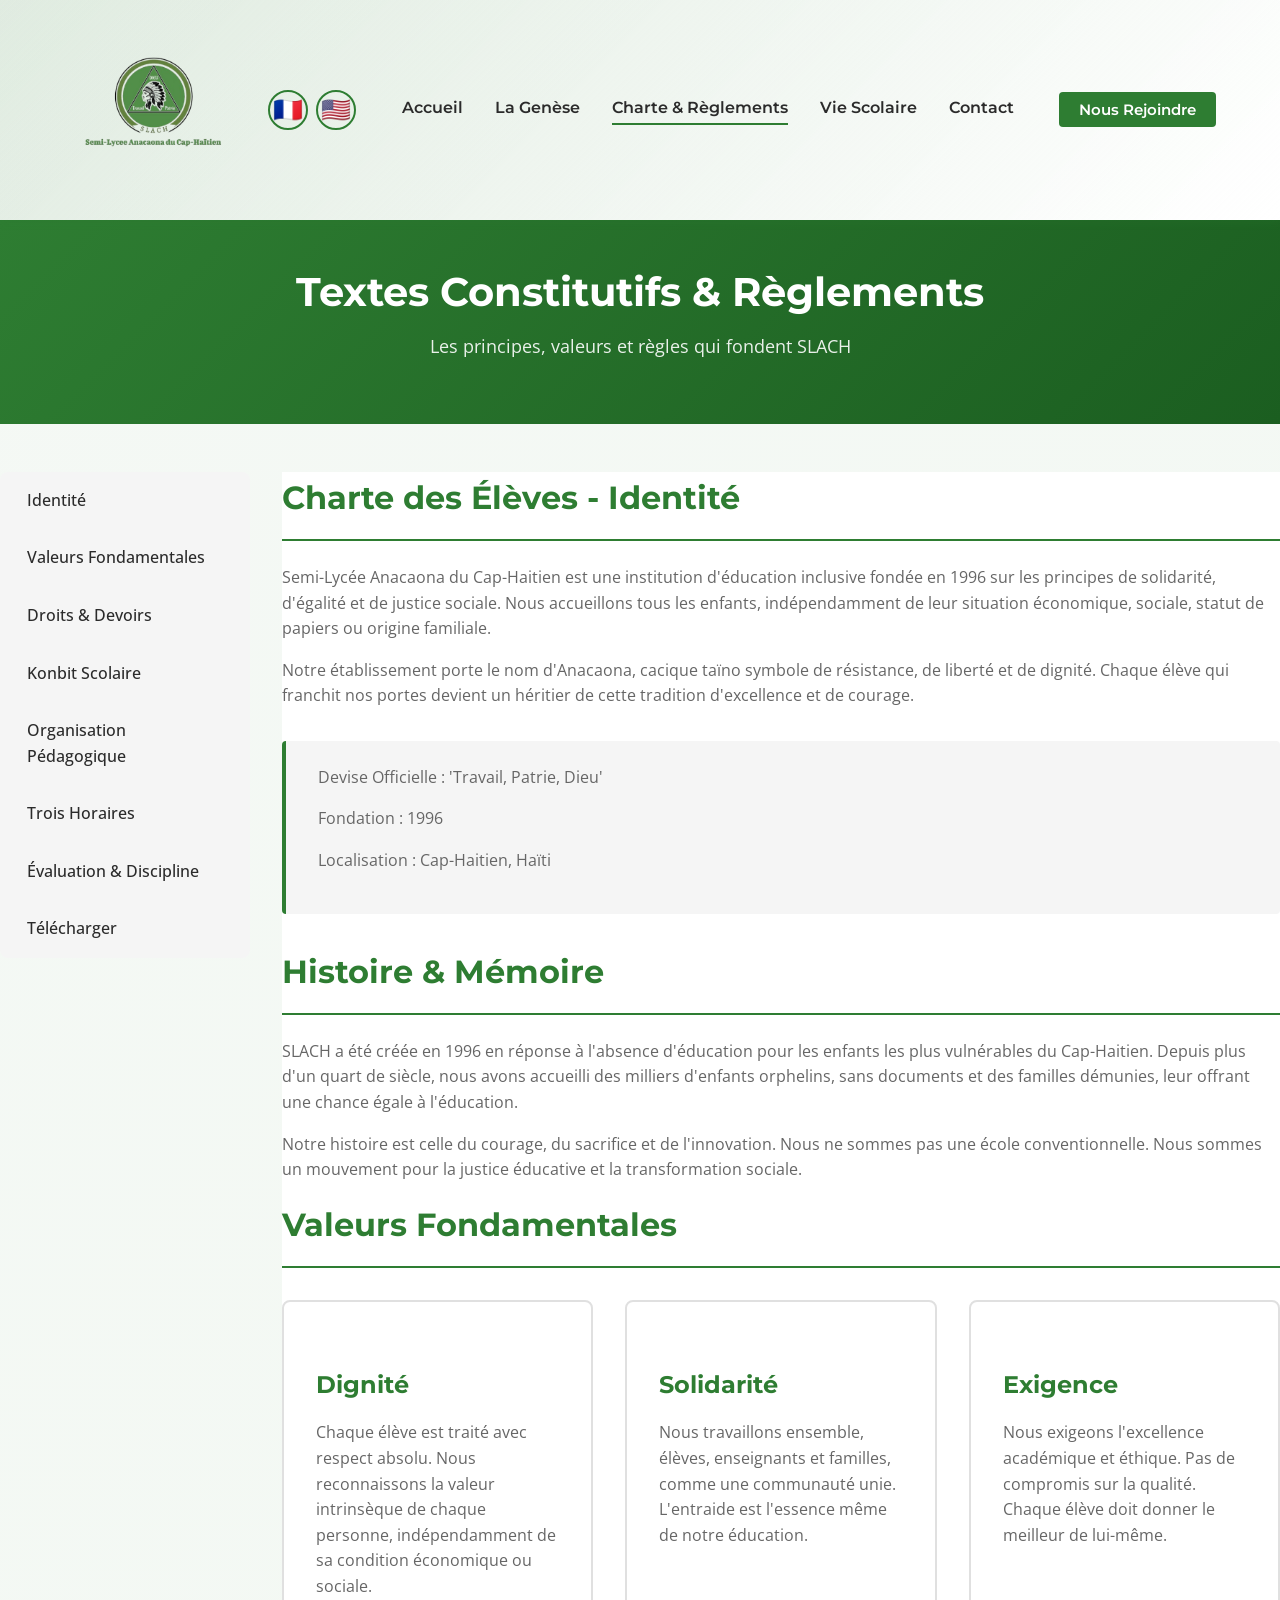
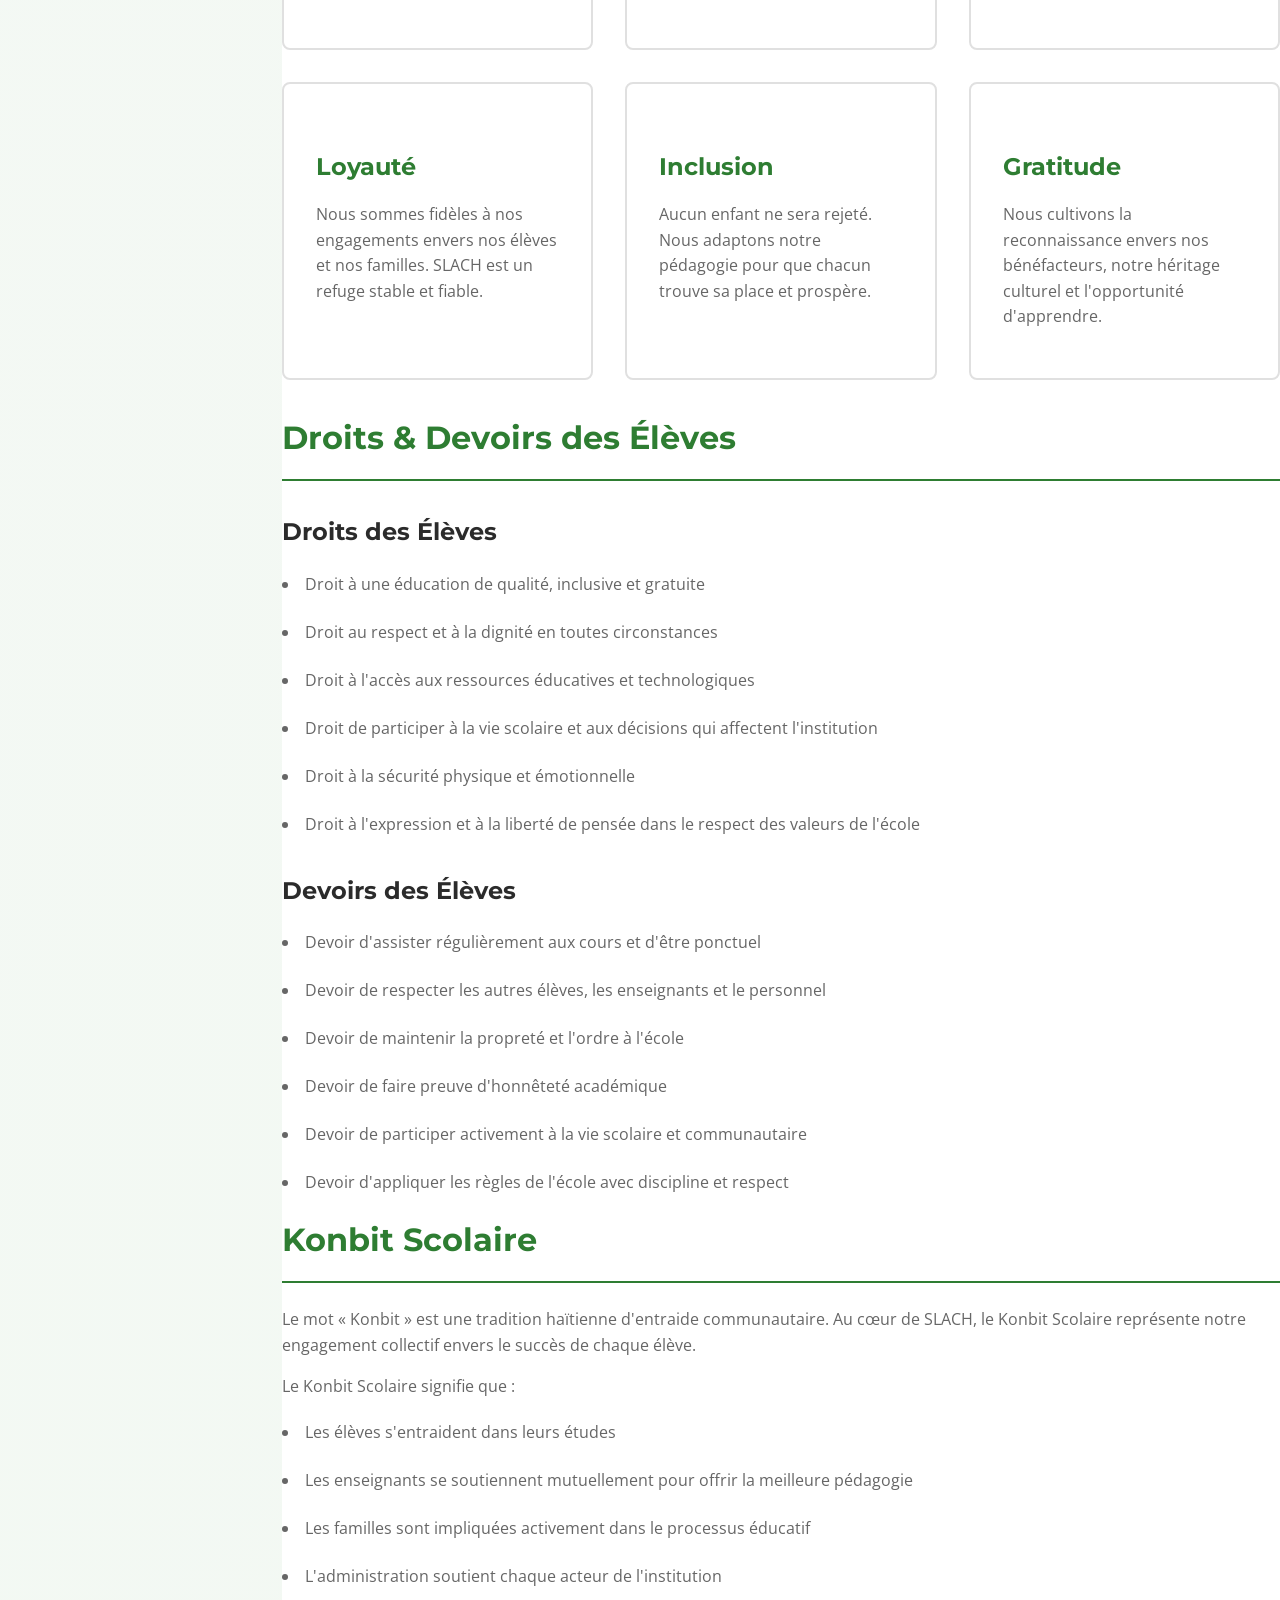
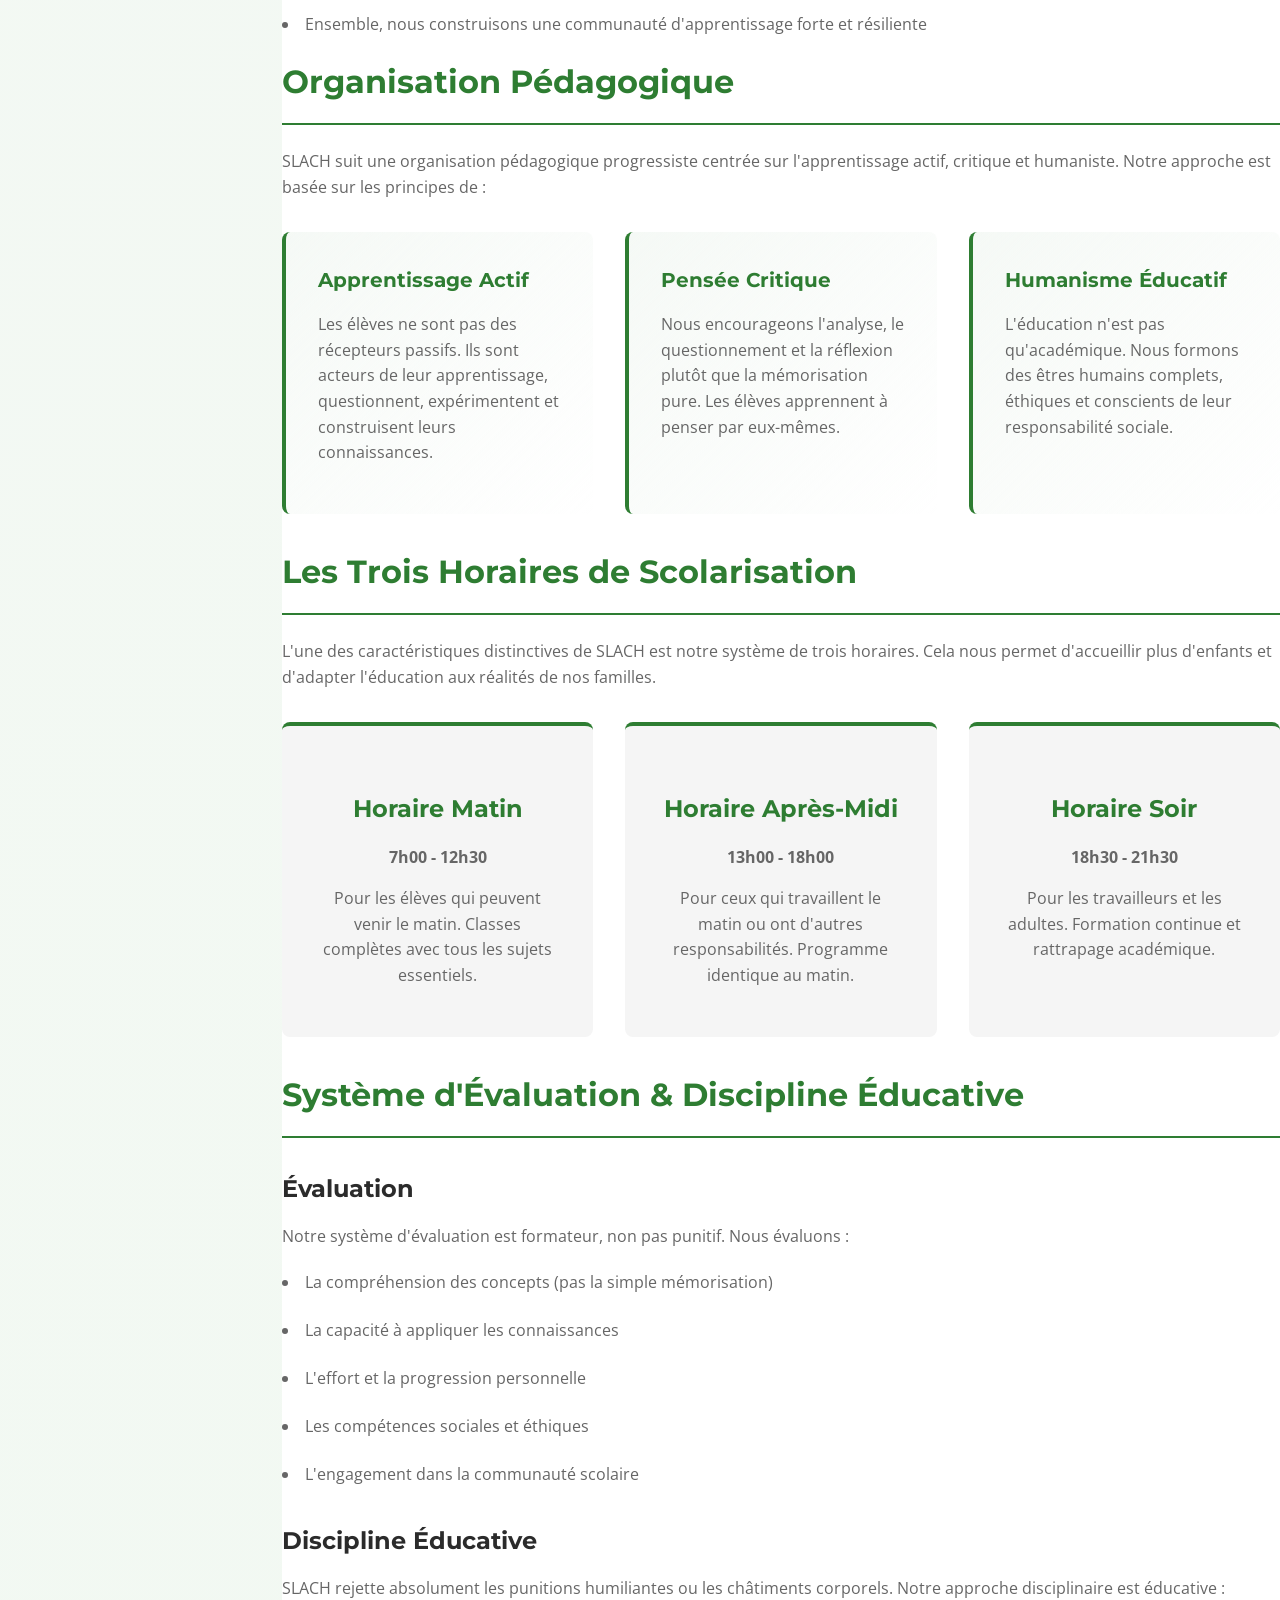
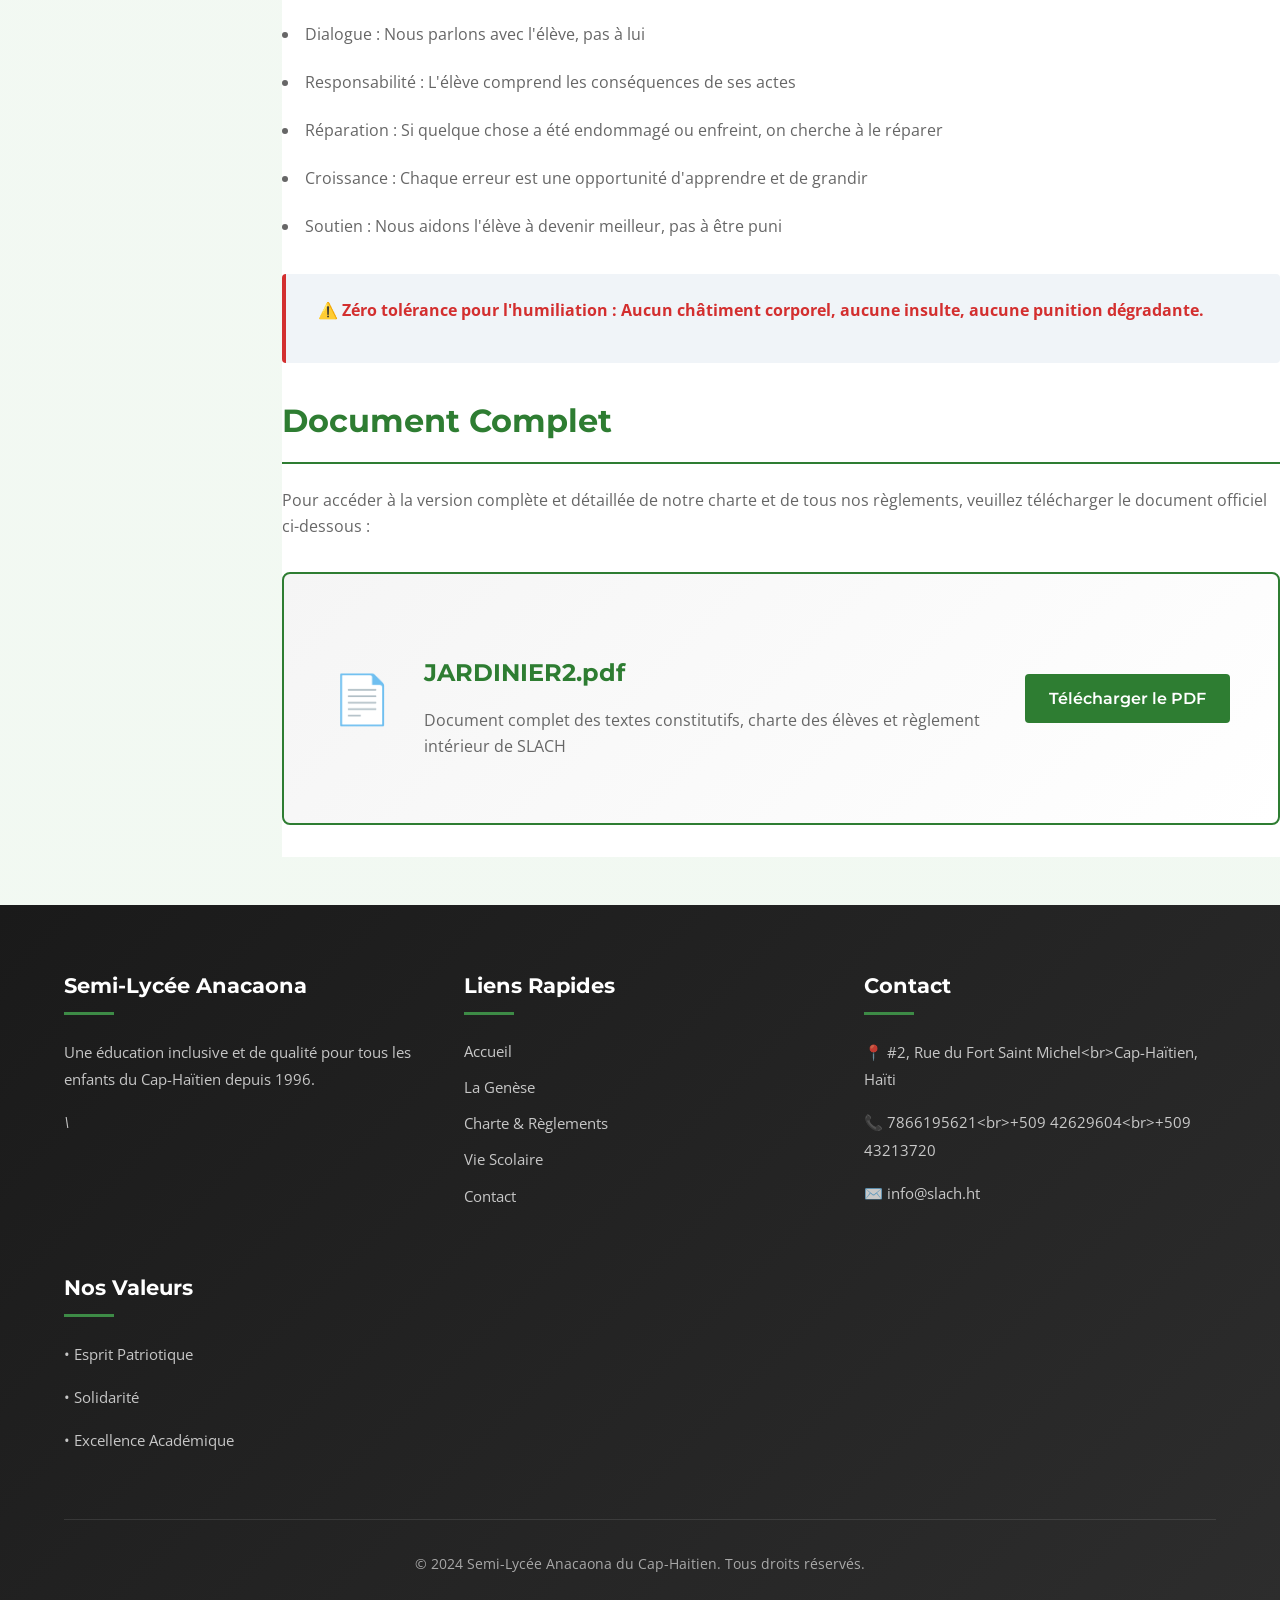
==== commit 236fa534: "3comm" ====
--- a/pages/charter.html
+++ b/pages/charter.html
@@ -20,7 +20,7 @@
     <header class="header">
         <div class="header-container">
             <div class="logo-section">
-                <img src="../assets/images/LOGO1.jpeg" alt="Logo SLACH" class="logo">
+                <img src="../assets/images/LOGO1-removebg-preview.png" alt="Logo SLACH" class="logo">
             </div>
             <div class="language-switcher">
                 <button class="lang-btn" data-lang="fr" style="font-size: 1.5rem;">🇫🇷</button>
--- a/assets/css/styles.css
+++ b/assets/css/styles.css
@@ -167,7 +167,7 @@
 .header {
     background: linear-gradient(135deg, rgba(46, 125, 50, 0.1), rgba(255, 255, 255, 1));
     box-shadow: 0 2px 8px rgba(46, 125, 50, 0.2);
-    position: sticky;
+    position: relative;  /* CHANGE: sticky → relative */
     top: 0;
     z-index: 100;
 }
@@ -275,7 +275,8 @@
     grid-template-columns: 1fr 1fr;
     gap: var(--spacing-xxl);
     align-items: center;
-    padding: var(--spacing-xxl) 0;
+    /* Nou chanje 0 a pa 5% oswa yon ti spacing pou tèks la pa janm kole nan rebò yo */
+    padding: var(--spacing-xxl) 5%; 
     background: linear-gradient(135deg, rgba(46,125,50,0.08) 0%, rgba(76,175,80,0.05) 100%);
 }
 
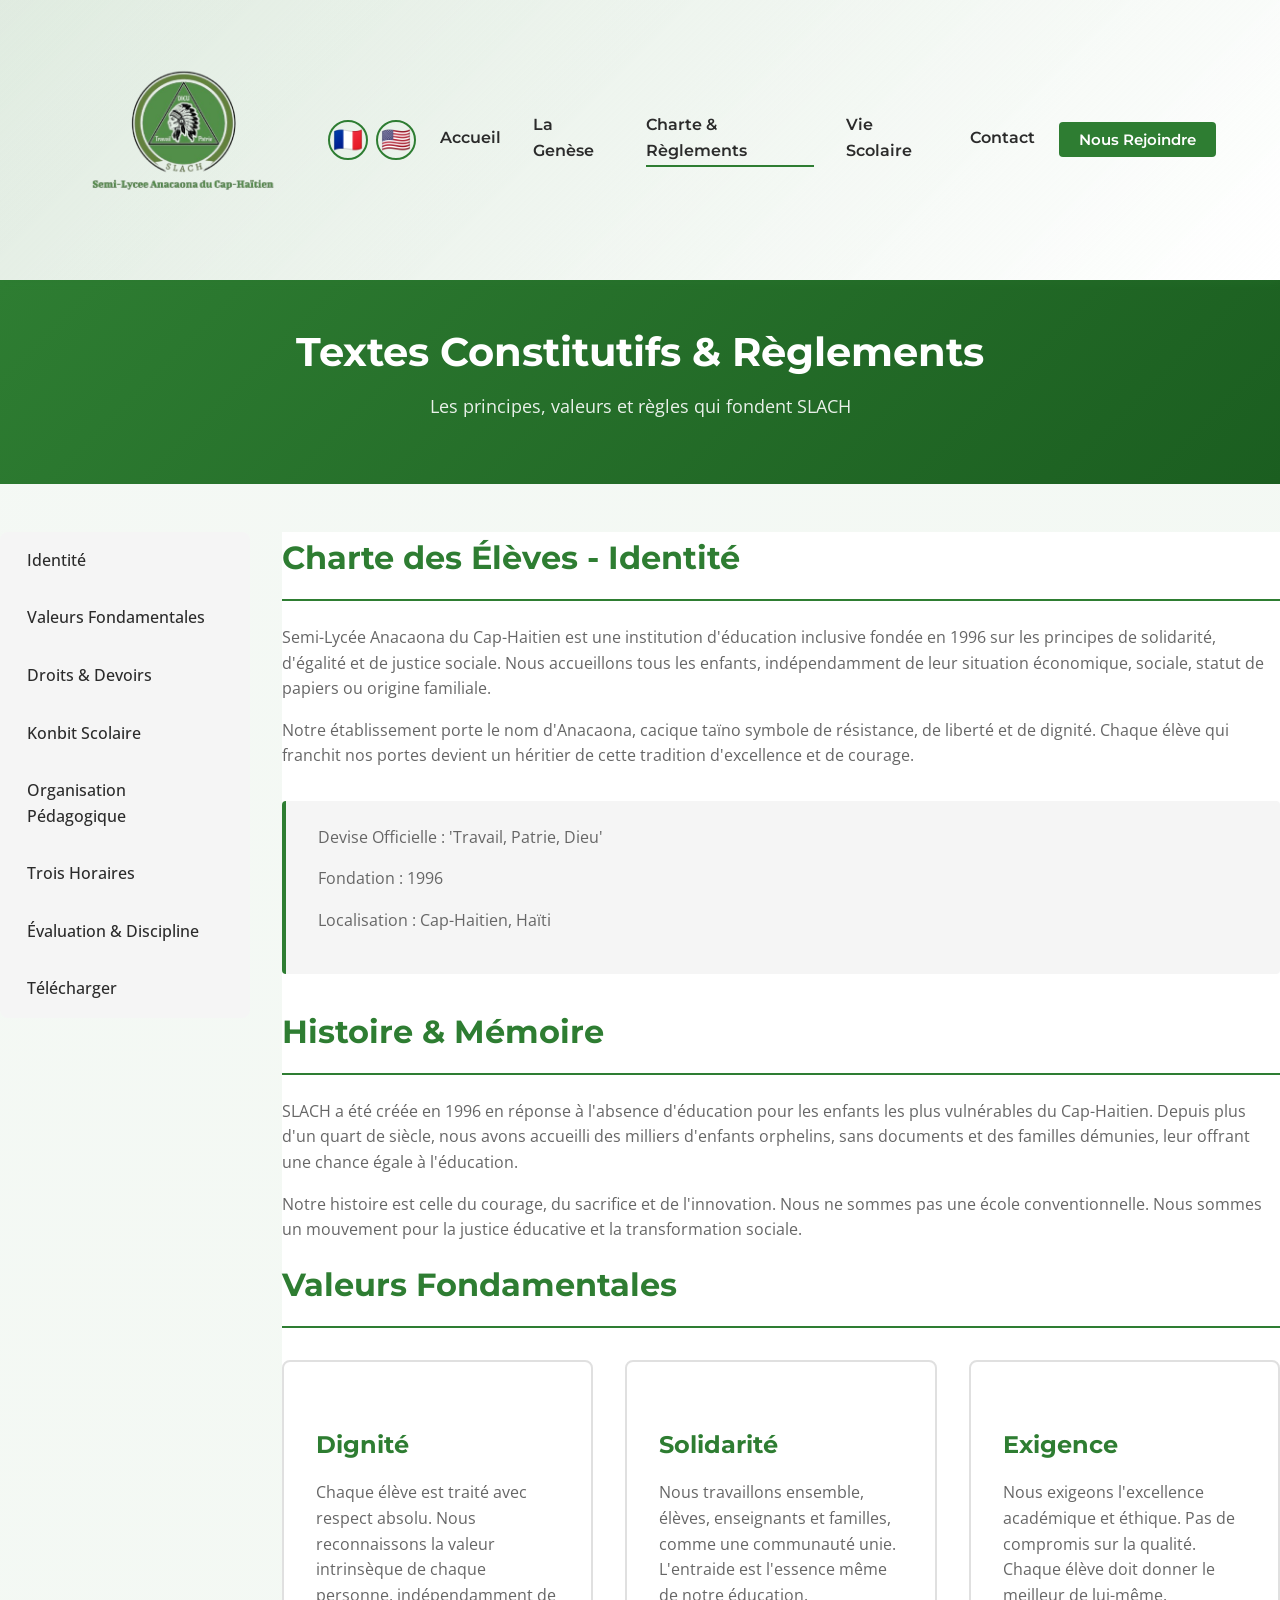
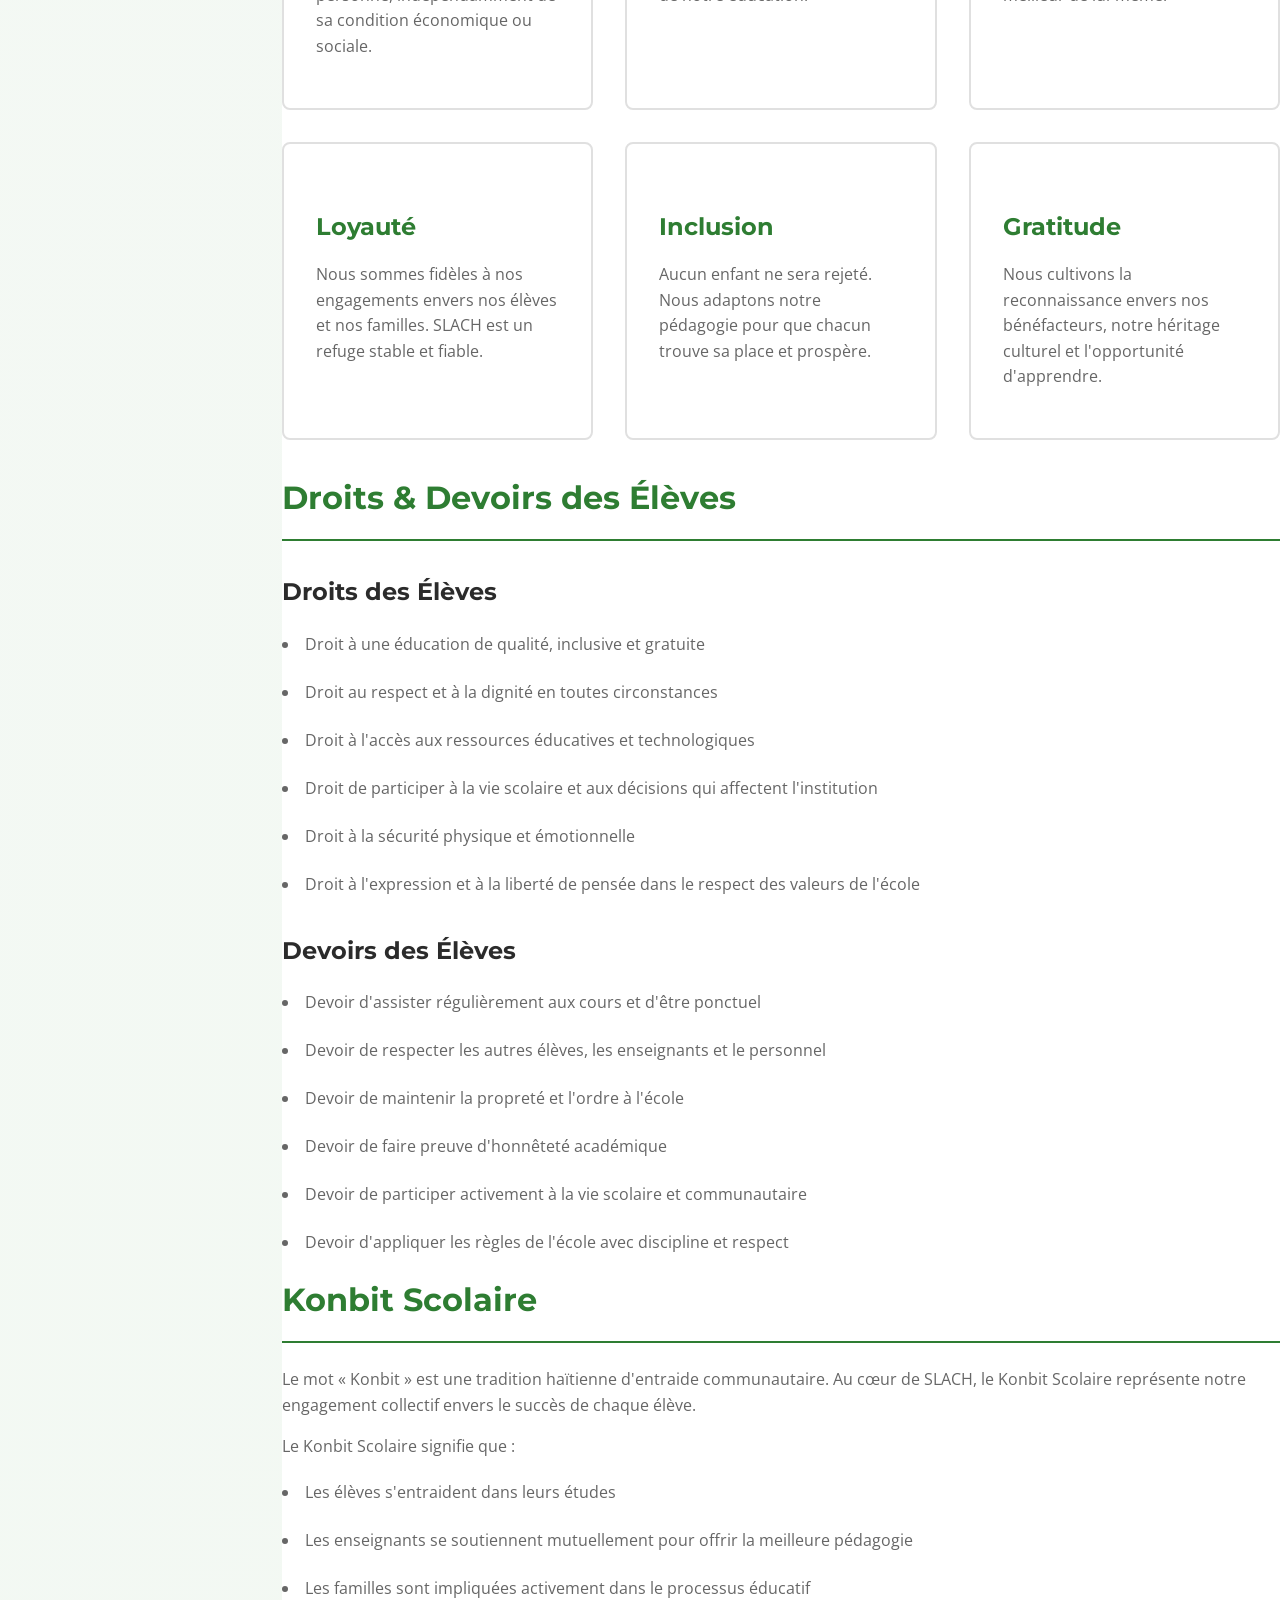
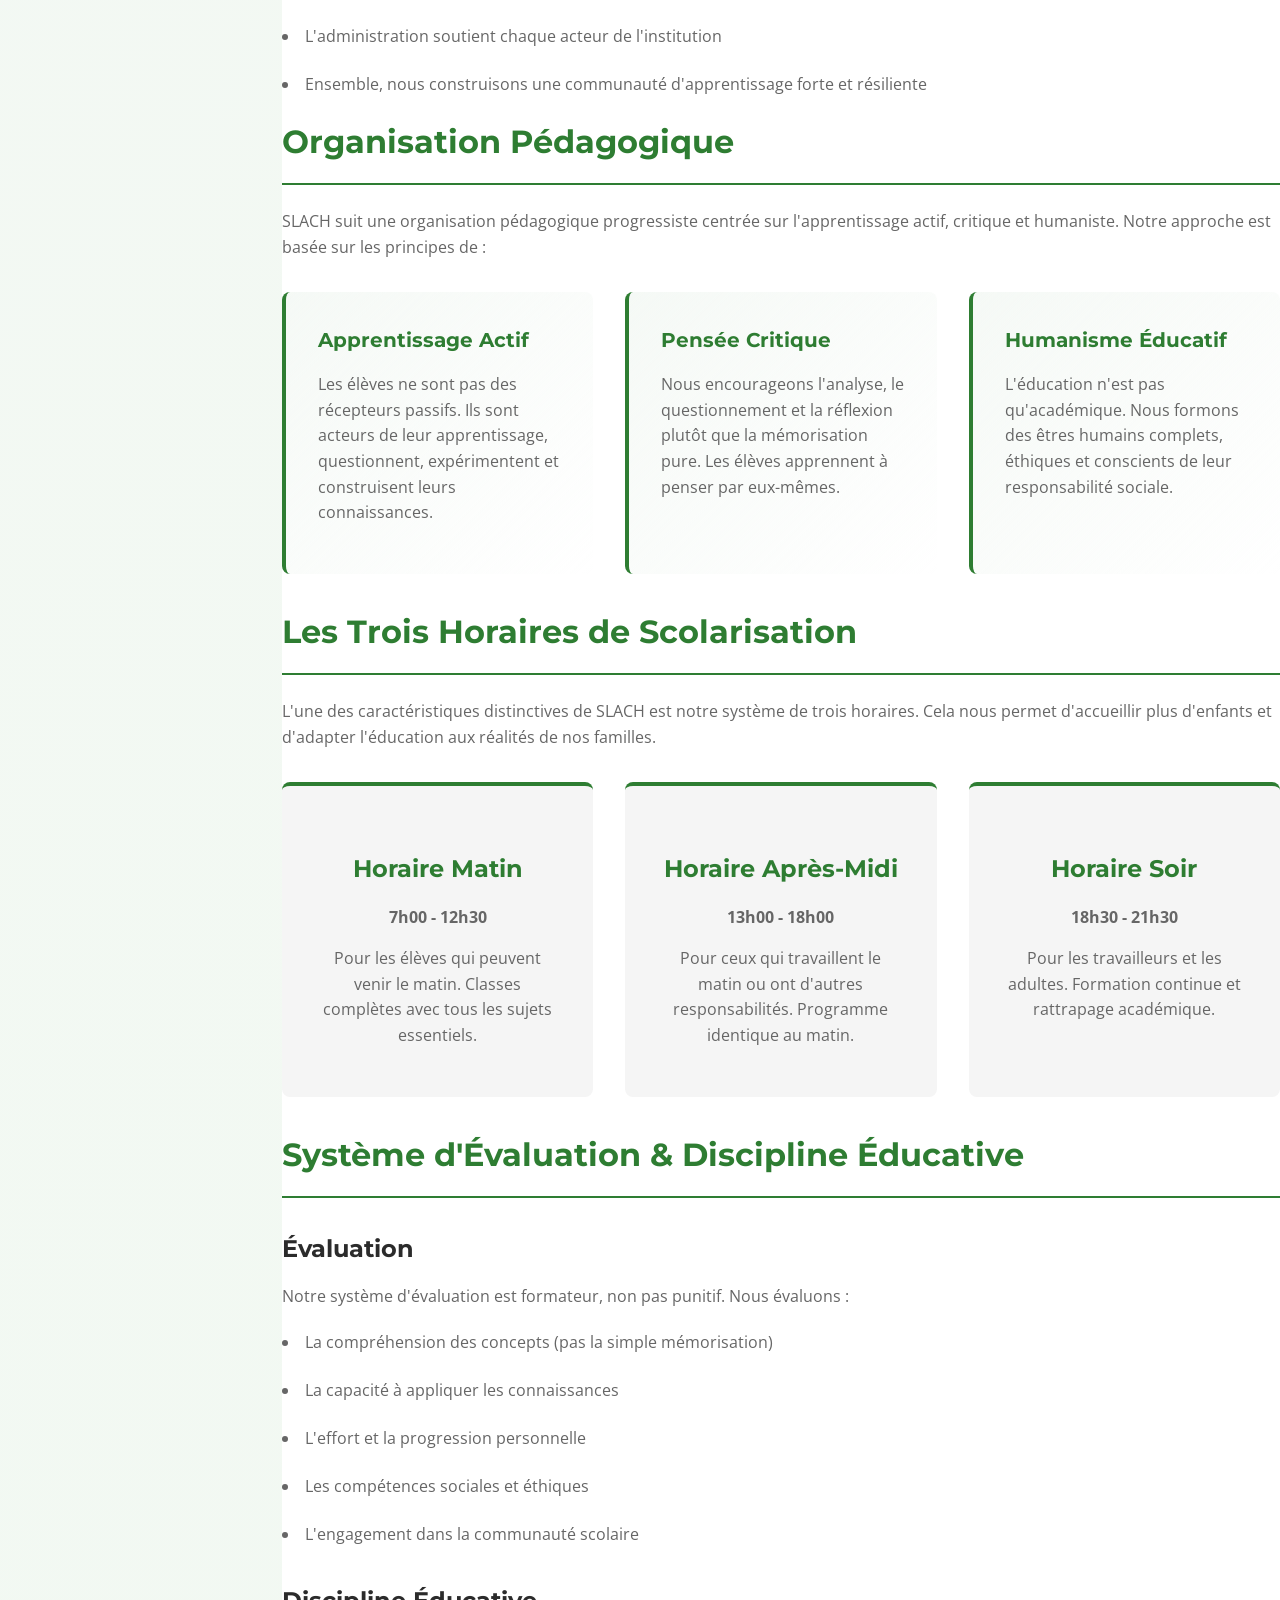
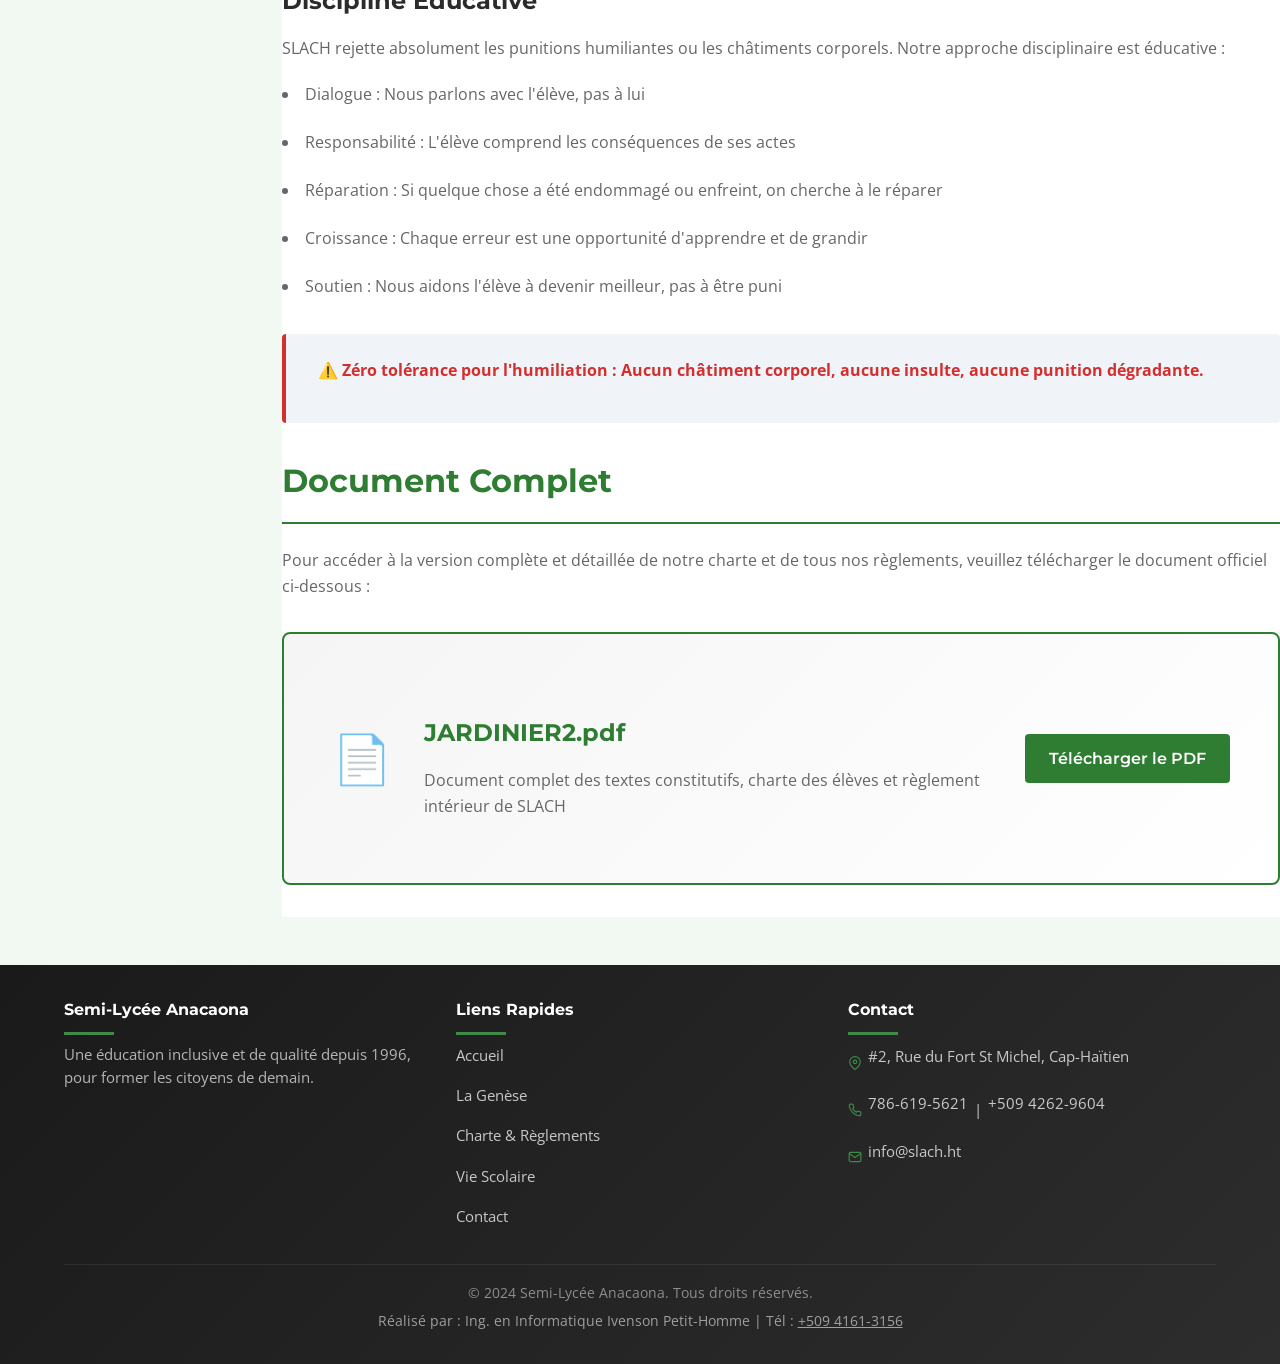
==== commit dd215cfb: "3 komit" ====
--- a/pages/charter.html
+++ b/pages/charter.html
@@ -300,42 +300,64 @@
         </main>
     </div>
 
-    <!-- FOOTER -->
-    <footer class="footer">
-        <div class="container">
-            <div class="footer-content">
-                <div class="footer-section">
-                    <h4 data-fr="Semi-Lycée Anacaona" data-en="Semi-Lycée Anacaona">Semi-Lycée Anacaona</h4>
-                    <p data-fr="Une éducation inclusive et de qualité pour tous les enfants du Cap-Haïtien depuis 1996." data-en="Inclusive and quality education for all children of Cap-Haïtien since 1996.">Une éducation inclusive et de qualité pour tous les enfants du Cap-Haïtien depuis 1996.</p>
-                    <p class="footer-motto" data-fr="\"Travail, Patrie, Dieu\" - Notre devise, notre engagement envers l'excellence et la nation." data-en="\"Work, Country, God\" - Our motto, our commitment to excellence and the nation.">"Travail, Patrie, Dieu" - Notre devise, notre engagement envers l'excellence et la nation.</p>
-                </div>
-                <div class="footer-section">
-                    <h4 data-fr="Liens Rapides" data-en="Quick Links">Liens Rapides</h4>
+   <!-- FOOTER -->
+<footer class="footer" style="padding: 2rem 0; font-size: 0.9rem;">
+    <div class="container">
+        <div class="footer-content" style="display: grid; grid-template-columns: repeat(auto-fit, minmax(200px, 1fr)); gap: 1.5rem; margin-bottom: 1.5rem;">
+            
+            <!-- TI MO PREZANTASYON AN -->
+            <div class="footer-section">
+                <h4 style="margin-bottom: 0.5rem; font-size: 1rem;" data-fr="Semi-Lycée Anacaona" data-en="Semi-Lycée Anacaona">Semi-Lycée Anacaona</h4>
+                <p style="margin: 0; line-height: 1.5; opacity: 0.9;" data-fr="Une éducation inclusive et de qualité depuis 1996, pour former les citoyens de demain." data-en="Inclusive and quality education since 1996, shaping the citizens of tomorrow.">Une éducation inclusive et de qualité depuis 1996, pour former les citoyens de demain.</p>
+            </div>
+
+            <!-- LIENS RAPIDES -->
+            <div class="footer-section">
+                <h4 style="margin-bottom: 0.5rem; font-size: 1rem;" data-fr="Liens Rapides" data-en="Quick Links">Liens Rapides</h4>
+                <div style="display: flex; flex-direction: column; gap: 0.25rem;">
                     <a href="../index.html" data-fr="Accueil" data-en="Home">Accueil</a>
                     <a href="genese.html" data-fr="La Genèse" data-en="The Genesis">La Genèse</a>
                     <a href="charter.html" data-fr="Charte & Règlements" data-en="Charter & Rules">Charte & Règlements</a>
                     <a href="vie-scolaire.html" data-fr="Vie Scolaire" data-en="School Life">Vie Scolaire</a>
                     <a href="contact.html" data-fr="Contact" data-en="Contact">Contact</a>
                 </div>
-                <div class="footer-section">
-                    <h4 data-fr="Contact" data-en="Contact">Contact</h4>
-                    <p data-fr="📍 #2, Rue du Fort Saint Michel<br>Cap-Haïtien, Haïti" data-en="📍 #2, Rue du Fort Saint Michel<br>Cap-Haïtien, Haiti">📍 #2, Rue du Fort Saint Michel<br>Cap-Haïtien, Haïti</p>
-                    <p data-fr="📞 7866195621<br>+509 42629604<br>+509 43213720" data-en="📞 7866195621<br>+509 42629604<br>+509 43213720">📞 7866195621<br>+509 42629604<br>+509 43213720</p>
-                    <p>✉️ info@slach.ht</p>
-                </div>
-                <div class="footer-section">
-                    <h4 data-fr="Nos Valeurs" data-en="Our Values">Nos Valeurs</h4>
-                    <p data-fr="• Esprit Patriotique" data-en="• Patriotic Spirit">• Esprit Patriotique</p>
-                    <p data-fr="• Solidarité" data-en="• Solidarity">• Solidarité</p>
-                    <p data-fr="• Excellence Académique" data-en="• Academic Excellence">• Excellence Académique</p>
-                </div>
-            </div>
-            <div class="footer-bottom">
-                <p data-fr="© 2024 Semi-Lycée Anacaona du Cap-Haitien. Tous droits réservés." data-en="© 2024 Semi-Lycée Anacaona du Cap-Haitien. All rights reserved.">&copy; 2024 Semi-Lycée Anacaona du Cap-Haitien. Tous droits réservés.</p>
-            </div>
+            </div>
+            
+            <!-- CONTACT INFOS -->
+            <div class="footer-section">
+                <h4 style="margin-bottom: 0.5rem; font-size: 1rem;" data-fr="Contact" data-en="Contact">Contact</h4>
+                <div style="display: flex; flex-direction: column; gap: 0.5rem;">
+                    <!-- Adrès -->
+                    <p style="display: flex; align-items: center; gap: 6px; margin: 0;">
+                        <svg width="14" height="14" viewBox="0 0 24 24" fill="none" stroke="#3D8B46" stroke-width="2"><path d="M21 10c0 7-9 13-9 13s-9-6-9-13a9 9 0 0 1 18 0z"></path><circle cx="12" cy="10" r="3"></circle></svg>
+                        <a href="https://maps.google.com/?q=Rue+du+Fort+Saint+Michel,+Cap-Haitien,+Haiti" target="_blank" rel="noopener noreferrer" style="text-decoration: none; color: inherit;" data-fr="#2, Rue du Fort St Michel, Cap-Haïtien" data-en="#2, Rue du Fort St Michel, Cap-Haitien">#2, Rue du Fort St Michel, Cap-Haïtien</a>
+                    </p>
+                    <!-- Telefòn Lekòl la -->
+                    <p style="display: flex; align-items: center; gap: 6px; margin: 0;">
+                        <svg width="14" height="14" viewBox="0 0 24 24" fill="none" stroke="#3D8B46" stroke-width="2"><path d="M22 16.92v3a2 2 0 0 1-2.18 2 19.79 19.79 0 0 1-8.63-3.07 19.5 19.5 0 0 1-6-6 19.79 19.79 0 0 1-3.07-8.67A2 2 0 0 1 4.11 2h3a2 2 0 0 1 2 1.72 12.84 12.84 0 0 0 .7 2.81 2 2 0 0 1-.45 2.11L8.09 9.91a16 16 0 0 0 6 6l1.27-1.27a2 2 0 0 1 2.11-.45 12.84 12.84 0 0 0 2.81.7A2 2 0 0 1 22 16.92z"></path></svg>
+                        <a href="tel:7866195621" style="text-decoration: none; color: inherit;">786-619-5621</a> | 
+                        <a href="tel:+50942629604" style="text-decoration: none; color: inherit;">+509 4262-9604</a>
+                    </p>
+                    <!-- Imel Lekòl la -->
+                    <p style="display: flex; align-items: center; gap: 6px; margin: 0;">
+                        <svg width="14" height="14" viewBox="0 0 24 24" fill="none" stroke="#3D8B46" stroke-width="2"><path d="M4 4h16c1.1 0 2 .9 2 2v12c0 1.1-.9 2-2 2H4c1.1 0-2-.9-2-2V6c0-1.1.9-2 2-2z"></path><polyline points="22,6 12,13 2,6"></polyline></svg>
+                        <a href="mailto:info@slach.ht" style="text-decoration: none; color: inherit;">info@slach.ht</a>
+                    </p>
+                </div>
+            </div>
+            
         </div>
-    </footer>
-
+        
+        <!-- COPYRIGHT AK SIGNATI IVENSON -->
+        <div class="footer-bottom" style="border-top: 1px solid rgba(255,255,255,0.1); padding-top: 1rem; text-align: center; font-size: 0.8rem; opacity: 0.8; line-height: 1.6;">
+            <p data-fr="© 2024 Semi-Lycée Anacaona. Tous droits réservés." data-en="© 2024 Semi-Lycée Anacaona. All rights reserved.">© 2024 Semi-Lycée Anacaona. Tous droits réservés.</p>
+            <p style="margin-top: 5px; color: rgba(255,255,255,0.7);">
+                <span data-fr="Réalisé par : Ing. en Informatique Ivenson Petit-Homme | Tél : " data-en="Developed by: Ing. en Informatique Ivenson Petit-Homme | Tel: ">Réalisé par : Ing. en Informatique Ivenson Petit-Homme | Tél : </span>
+                <a href="tel:+50941613156" style="color: inherit; text-decoration: underline;">+509 4161-3156</a>
+            </p>
+        </div>
+    </div>
+</footer>
     <script src="../assets/js/script.js"></script>
 </body>
 </html>
--- a/assets/css/styles.css
+++ b/assets/css/styles.css
@@ -167,7 +167,7 @@
 .header {
     background: linear-gradient(135deg, rgba(46, 125, 50, 0.1), rgba(255, 255, 255, 1));
     box-shadow: 0 2px 8px rgba(46, 125, 50, 0.2);
-    position: relative;  /* CHANGE: sticky → relative */
+    position: relative;
     top: 0;
     z-index: 100;
 }
@@ -183,14 +183,14 @@
 }
 
 .logo {
-    height: 180px;
+    height: 240px; /* CHANCHMAN: Logo a vin pi gwo (Anvan se te 180px) */
     width: auto;
     transition: var(--transition);
     object-fit: contain;
 }
 
 .logo:hover {
-    transform: scale(1.08);
+    transform: scale(1.05);
 }
 
 /* Language Switcher */
@@ -275,8 +275,7 @@
     grid-template-columns: 1fr 1fr;
     gap: var(--spacing-xxl);
     align-items: center;
-    /* Nou chanje 0 a pa 5% oswa yon ti spacing pou tèks la pa janm kole nan rebò yo */
-    padding: var(--spacing-xxl) 5%; 
+    padding: var(--spacing-xxl) 0;
     background: linear-gradient(135deg, rgba(46,125,50,0.08) 0%, rgba(76,175,80,0.05) 100%);
 }
 
@@ -1171,6 +1170,10 @@
    ============================================ */
 
 @media (max-width: 768px) {
+    .logo {
+        height: 140px; /* MODIFIKASYON: Pou logo a pa pran tout ekran an sou mobil men l ap pi gwo toujou pase anvan */
+    }
+
     h1 {
         font-size: 1.8rem;
     }
@@ -1374,4 +1377,4 @@
 
 .py-xl {
     padding: var(--spacing-xl) 0;
-}
+}
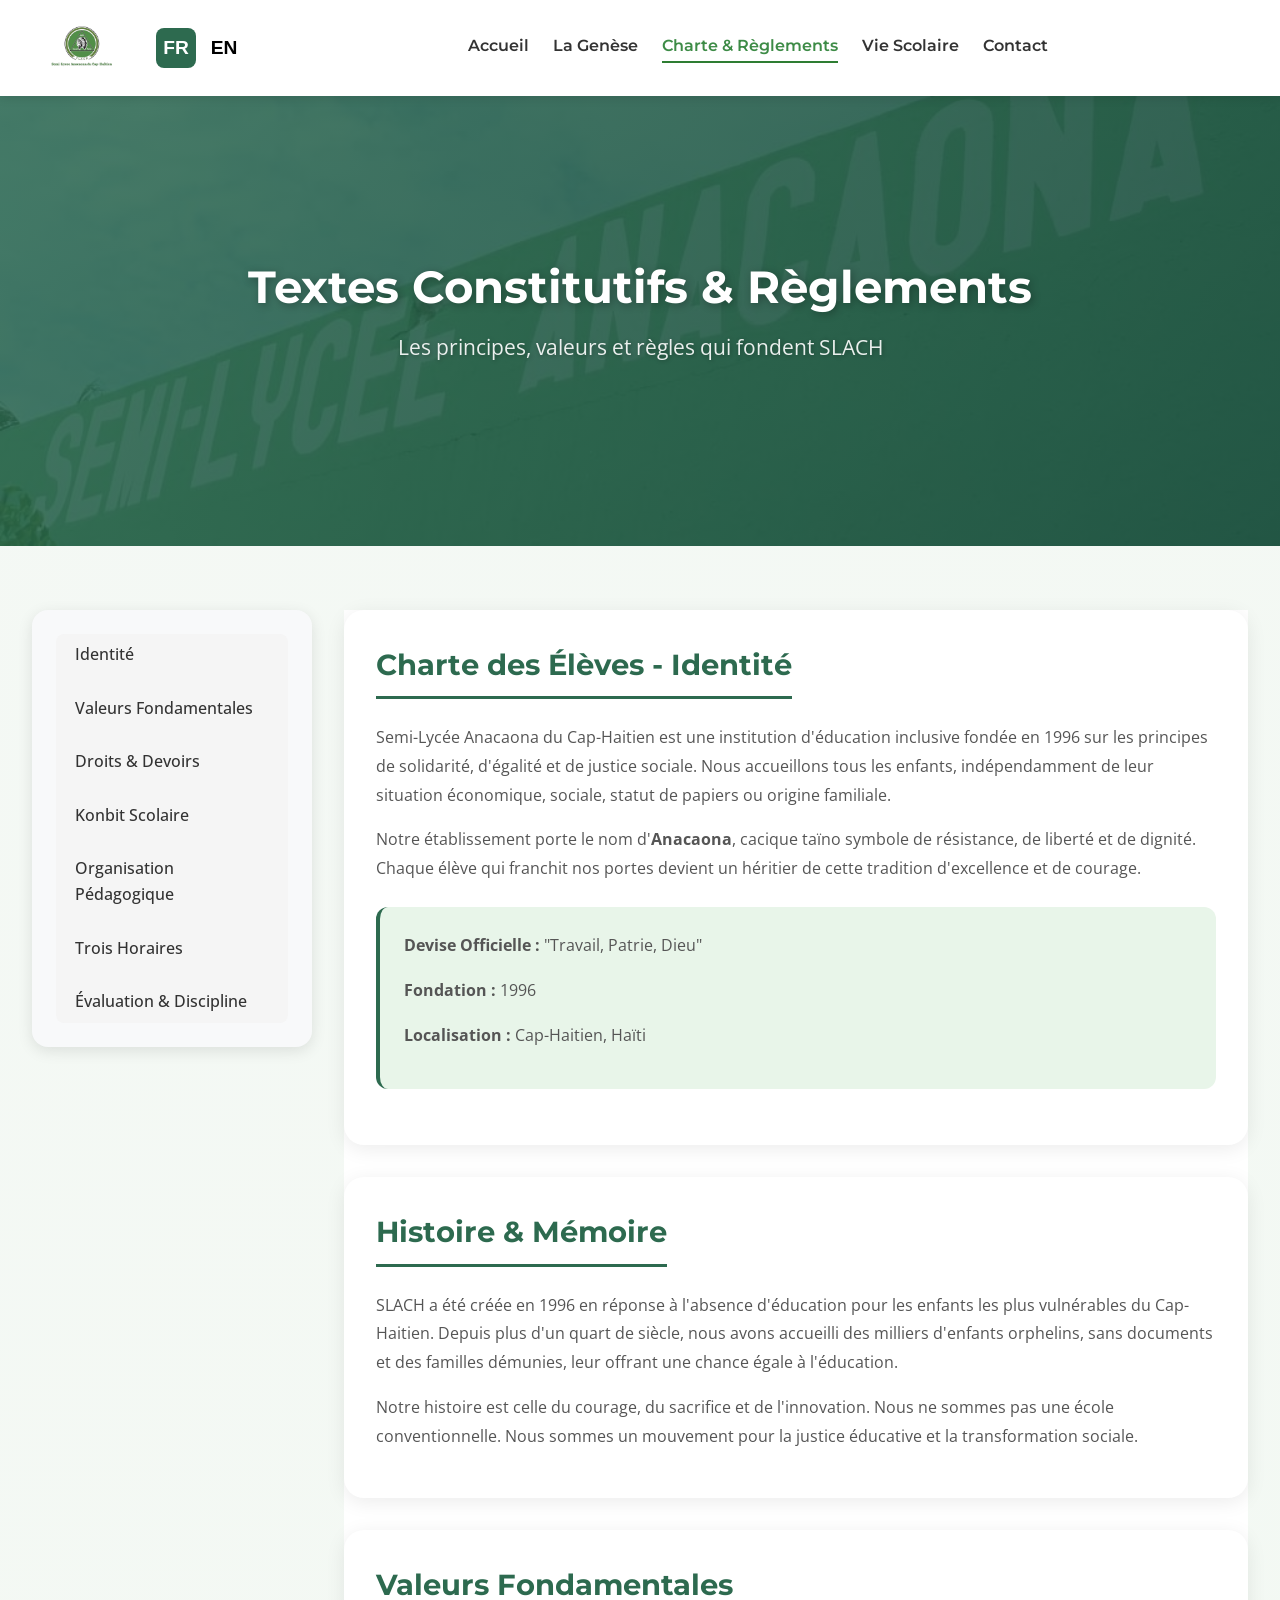
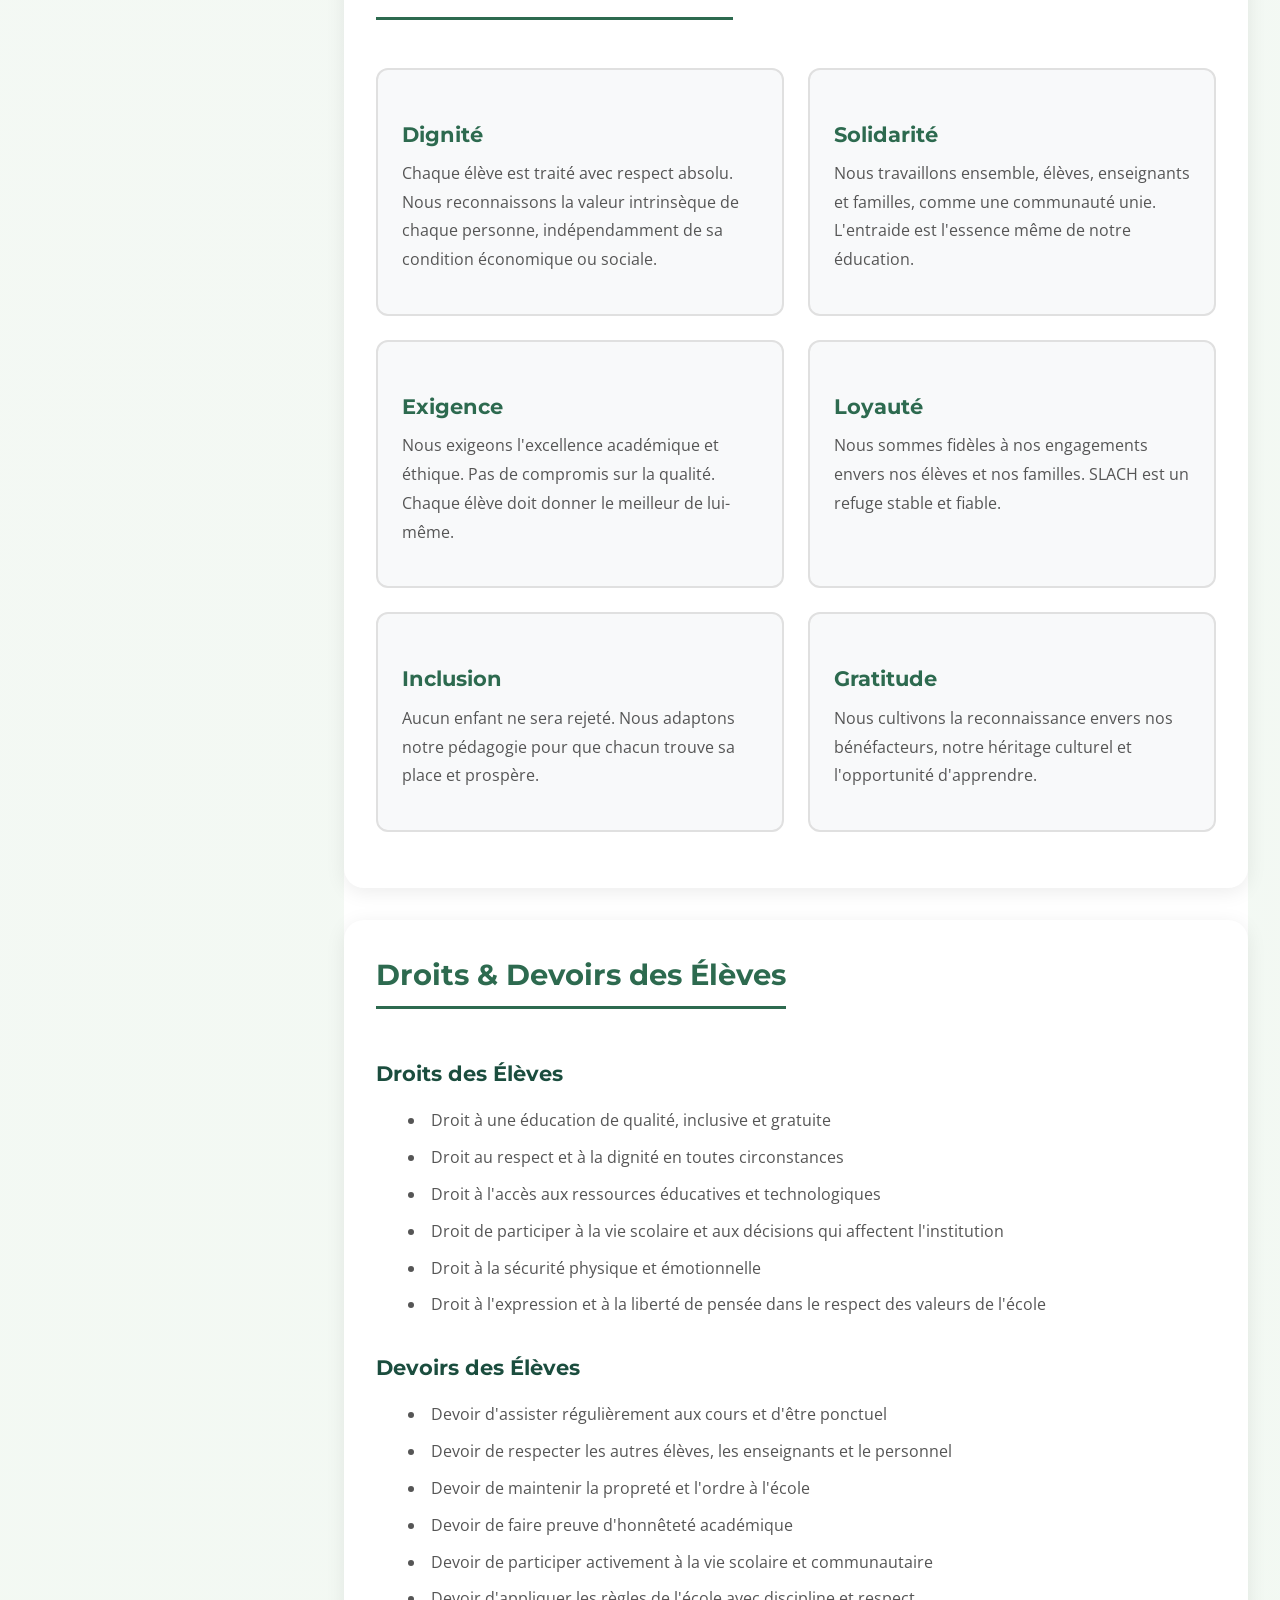
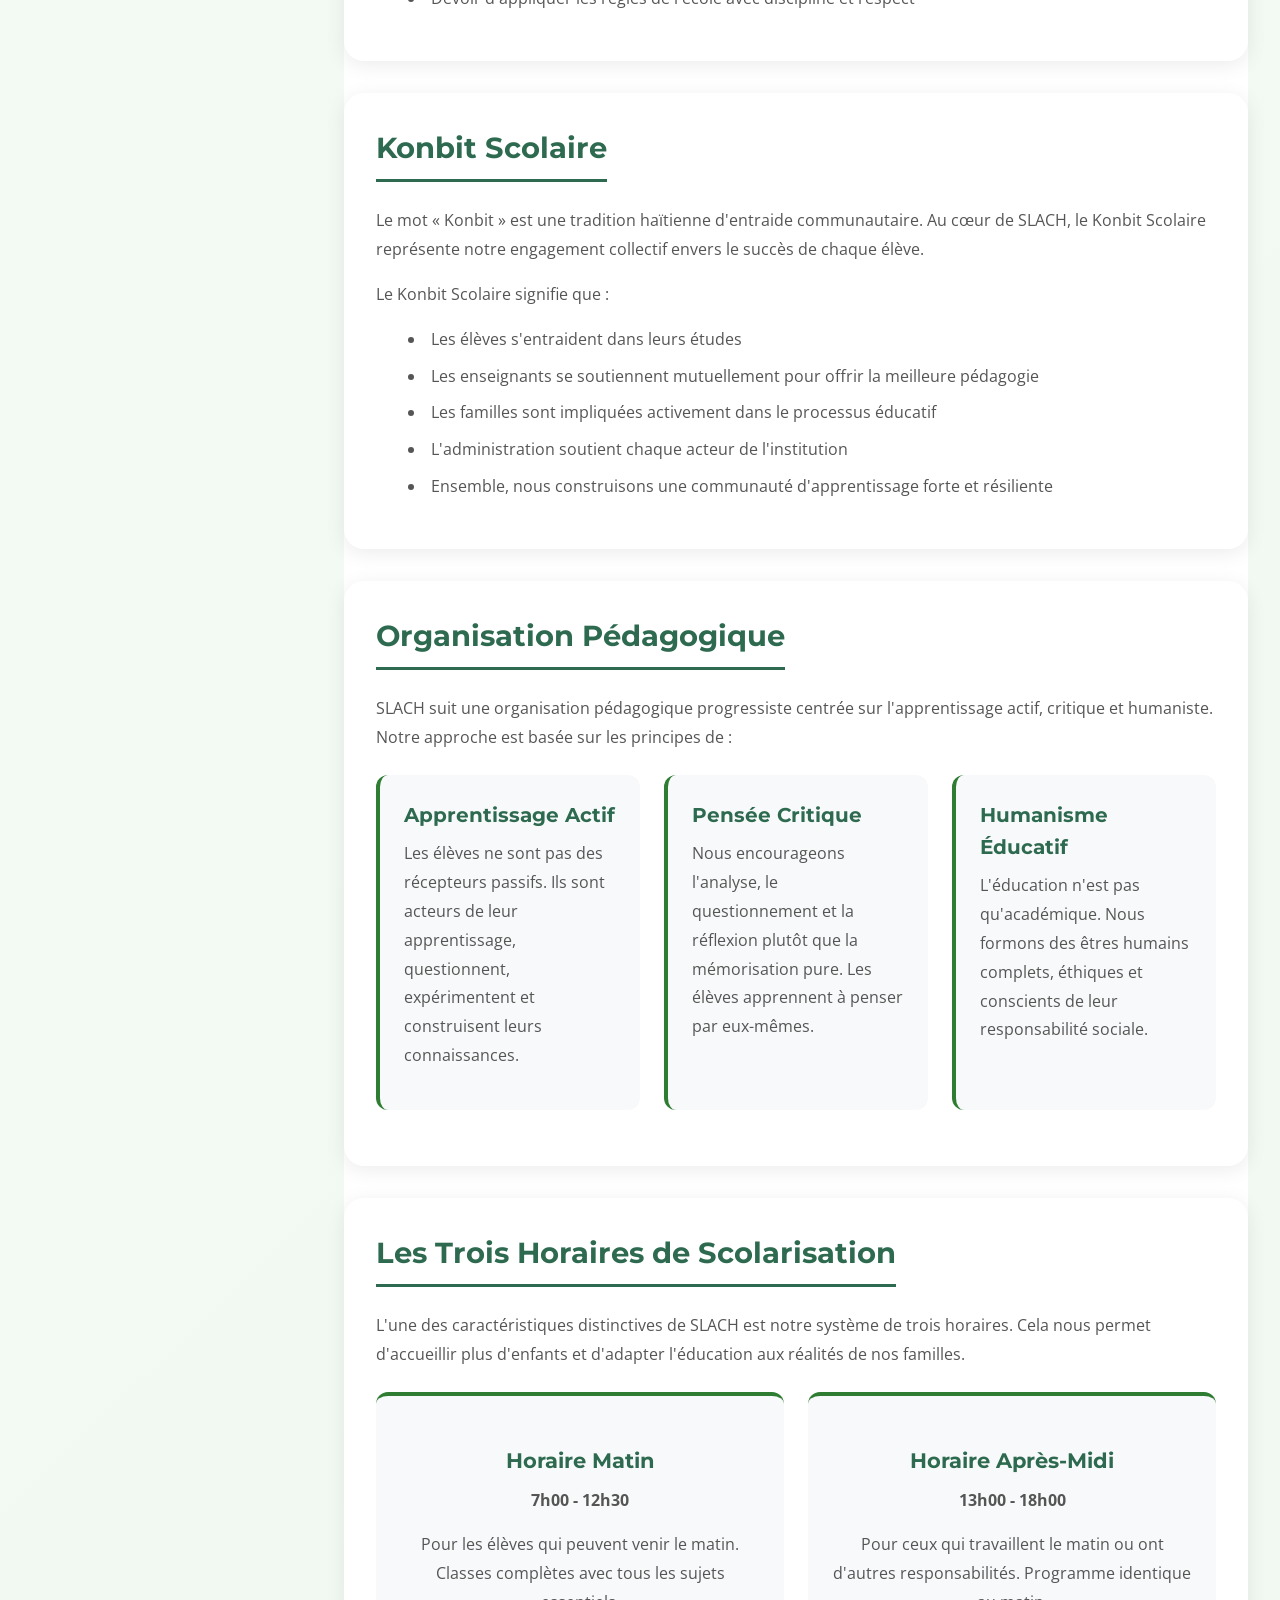
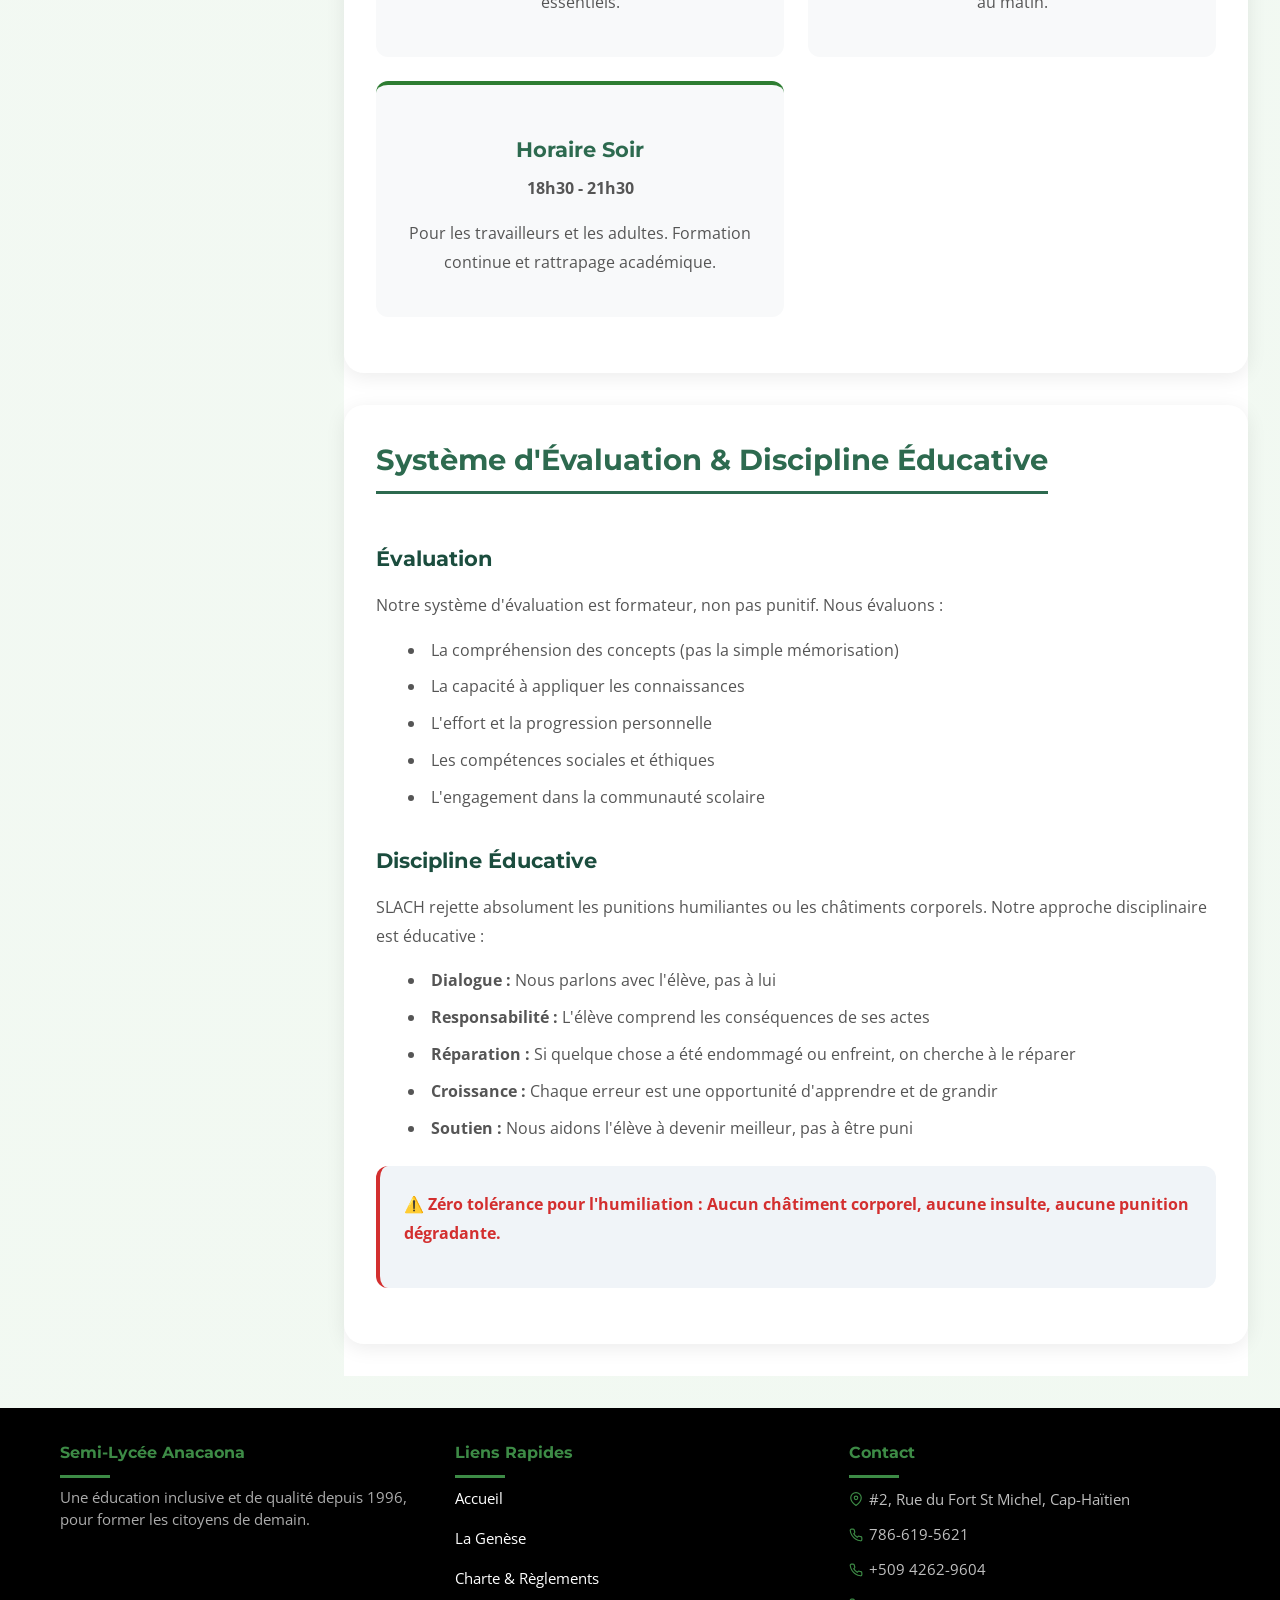
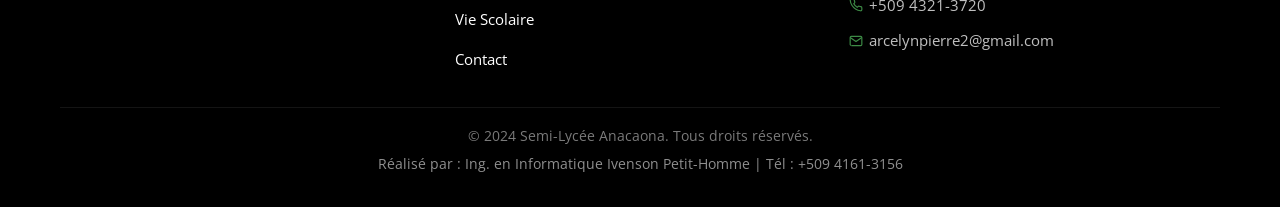
==== commit 462c7598: "good" ====
--- a/pages/charter.html
+++ b/pages/charter.html
@@ -7,24 +7,403 @@
     <link href="https://fonts.googleapis.com/css2?family=Montserrat:wght@600;700;800&family=Open+Sans:wght@400;500;600&display=swap" rel="stylesheet">
     <link rel="stylesheet" href="../assets/css/styles.css">
     <style>
+        * {
+            margin: 0;
+            padding: 0;
+            box-sizing: border-box;
+        }
+        
         @keyframes fadeInUp {
             from { opacity: 0; transform: translateY(30px); }
             to { opacity: 1; transform: translateY(0); }
         }
-        .scroll-reveal { opacity: 0; transform: translateY(50px); transition: all 0.8s ease; }
-        .scroll-reveal.visible { opacity: 1; transform: translateY(0); }
+        
+        .animate-fadeInUp {
+            animation: fadeInUp 0.8s ease-out forwards;
+        }
+        
+        .scroll-reveal { 
+            opacity: 0; 
+            transform: translateY(50px); 
+            transition: all 0.8s ease; 
+        }
+        
+        .scroll-reveal.visible { 
+            opacity: 1; 
+            transform: translateY(0); 
+        }
+        
+        /* Header */
+        .logo-section {
+            display: flex;
+            align-items: center;
+        }
+        
+        .logo {
+            width: 100px;
+            height: auto;
+            max-height: 80px;
+            object-fit: contain;
+        }
+        
+        .header-container {
+            display: flex;
+            align-items: center;
+            justify-content: space-between;
+            flex-wrap: wrap;
+            padding: 0.5rem 2rem;
+            max-width: 1400px;
+            margin: 0 auto;
+        }
+        
+        .header {
+            background: white;
+            box-shadow: 0 2px 10px rgba(0,0,0,0.1);
+            z-index: 1000;
+        }
+        
+        .navbar {
+            display: flex;
+            gap: 1.5rem;
+        }
+        
+        .nav-link {
+            text-decoration: none;
+            font-weight: 600;
+            transition: color 0.3s ease;
+            color: #333;
+        }
+        
+        .nav-link:hover, .nav-link.active {
+            color: #3D8B46;
+        }
+        
+        .language-switcher {
+            display: flex;
+            gap: 0.5rem;
+            align-items: center;
+        }
+        
+        .lang-btn {
+            background: none;
+            border: none;
+            cursor: pointer;
+            font-size: 1.2rem;
+            font-weight: bold;
+            transition: transform 0.2s ease, background 0.3s ease;
+            padding: 5px 12px;
+            border-radius: 8px;
+            line-height: 1;
+        }
+        
+        .lang-btn:hover {
+            transform: scale(1.05);
+            background-color: #f0f0f0;
+        }
+        
+        .lang-btn.active {
+            background-color: #2d6a4f;
+            color: white;
+            border-radius: 8px;
+        }
+        
+        .mobile-menu-toggle {
+            display: none;
+            background: none;
+            border: none;
+            font-size: 1.8rem;
+            cursor: pointer;
+        }
+        
+        .container {
+            max-width: 1200px;
+            margin: 0 auto;
+            padding: 0 20px;
+        }
+        
+        /* Page Title avec Background Photo - HAUTEUR PI LONGE */
+        .page-title-section {
+            background: linear-gradient(135deg, rgba(45, 106, 79, 0.85), rgba(27, 77, 62, 0.9)), url('../assets/images/WhatsApp Image 2025-11-25 at 1.15.02 PM.jpeg');
+            background-size: cover;
+            background-position: center;
+            background-repeat: no-repeat;
+            color: white;
+            text-align: center;
+            padding: 8rem 2rem;
+            margin-bottom: 2rem;
+            min-height: 450px;
+            display: flex;
+            align-items: center;
+            justify-content: center;
+        }
+        
+        .page-title-section .container {
+            width: 100%;
+        }
+        
+        .page-title-section h1 {
+            font-size: 2.8rem;
+            margin-bottom: 1rem;
+            text-shadow: 2px 2px 8px rgba(0,0,0,0.3);
+        }
+        
+        .page-title-section p {
+            font-size: 1.3rem;
+            opacity: 0.95;
+            text-shadow: 1px 1px 4px rgba(0,0,0,0.3);
+        }
+        
+        /* Charter Container */
+        .charter-container {
+            max-width: 1400px;
+            margin: 0 auto;
+            padding: 2rem;
+            display: flex;
+            gap: 2rem;
+        }
+        
+        /* Side Navigation */
+        .side-navigation {
+            width: 280px;
+            flex-shrink: 0;
+            position: sticky;
+            top: 20px;
+            align-self: flex-start;
+            background: #f8f9fa;
+            border-radius: 16px;
+            padding: 1.5rem;
+            box-shadow: 0 4px 15px rgba(0,0,0,0.1);
+        }
+        
+        .charter-nav {
+            display: flex;
+            flex-direction: column;
+            gap: 0.75rem;
+        }
+        
+        .charter-nav .nav-item {
+            text-decoration: none;
+            color: #333;
+            padding: 0.5rem 1rem;
+            border-radius: 8px;
+            transition: all 0.3s ease;
+            font-weight: 500;
+        }
+        
+        .charter-nav .nav-item:hover {
+            background-color: #2d6a4f;
+            color: white;
+        }
+        
+        /* Main Content */
+        .charter-content {
+            flex: 1;
+        }
+        
+        .charter-section {
+            background: white;
+            border-radius: 20px;
+            padding: 2rem;
+            margin-bottom: 2rem;
+            box-shadow: 0 4px 20px rgba(0,0,0,0.08);
+        }
+        
+        .charter-section h2 {
+            color: #2d6a4f;
+            font-size: 1.8rem;
+            margin-bottom: 1.5rem;
+            border-bottom: 3px solid #2d6a4f;
+            padding-bottom: 0.5rem;
+            display: inline-block;
+        }
+        
+        .charter-section h3 {
+            color: #1b4d3e;
+            font-size: 1.3rem;
+            margin: 1.5rem 0 1rem;
+        }
+        
+        .charter-section p {
+            color: #555;
+            line-height: 1.8;
+            margin-bottom: 1rem;
+        }
+        
+        .highlight-box {
+            background: #e8f5e9;
+            border-left: 4px solid #2d6a4f;
+            padding: 1.5rem;
+            border-radius: 12px;
+            margin: 1.5rem 0;
+        }
+        
+        .values-grid, .schedules-grid {
+            display: grid;
+            grid-template-columns: repeat(auto-fit, minmax(280px, 1fr));
+            gap: 1.5rem;
+            margin: 1.5rem 0;
+        }
+        
+        .value-item, .schedule-item, .principle {
+            background: #f8f9fa;
+            padding: 1.5rem;
+            border-radius: 12px;
+            transition: transform 0.3s ease;
+        }
+        
+        .value-item:hover, .schedule-item:hover, .principle:hover {
+            transform: translateY(-5px);
+        }
+        
+        .value-item h3, .schedule-item h3, .principle h4 {
+            color: #2d6a4f;
+            margin-bottom: 0.5rem;
+        }
+        
+        .charter-list {
+            margin: 1rem 0 1rem 2rem;
+            line-height: 1.8;
+            color: #555;
+        }
+        
+        .charter-list li {
+            margin-bottom: 0.5rem;
+        }
+        
+        .pedagogical-principles {
+            display: grid;
+            grid-template-columns: repeat(auto-fit, minmax(250px, 1fr));
+            gap: 1.5rem;
+            margin: 1.5rem 0;
+        }
+        
+        /* Scroll to Top Button */
+        .scroll-top-btn {
+            position: fixed;
+            bottom: 30px;
+            right: 30px;
+            width: 50px;
+            height: 50px;
+            background-color: #2d6a4f;
+            color: white;
+            border: none;
+            border-radius: 50%;
+            cursor: pointer;
+            font-size: 1.5rem;
+            display: flex;
+            align-items: center;
+            justify-content: center;
+            transition: all 0.3s ease;
+            opacity: 0;
+            visibility: hidden;
+            z-index: 999;
+            box-shadow: 0 4px 15px rgba(0,0,0,0.2);
+        }
+        
+        .scroll-top-btn:hover {
+            background-color: #1b4d3e;
+            transform: scale(1.1);
+        }
+        
+        .scroll-top-btn.show {
+            opacity: 1;
+            visibility: visible;
+        }
+        
+        @media (max-width: 768px) {
+            .logo {
+                width: 70px;
+                max-height: 60px;
+            }
+            .navbar {
+                display: none;
+                width: 100%;
+                flex-direction: column;
+                gap: 0.5rem;
+                margin-top: 1rem;
+                text-align: center;
+            }
+            .navbar.active {
+                display: flex;
+            }
+            .mobile-menu-toggle {
+                display: block;
+            }
+            .header-container {
+                padding: 0.5rem 1rem;
+            }
+            .charter-container {
+                flex-direction: column;
+                padding: 1rem;
+            }
+            .side-navigation {
+                width: 100%;
+                position: relative;
+                top: 0;
+                overflow-x: auto;
+            }
+            .charter-nav {
+                flex-direction: row;
+                flex-wrap: wrap;
+            }
+            .page-title-section {
+                padding: 5rem 1rem;
+                min-height: 350px;
+            }
+            .page-title-section h1 {
+                font-size: 2rem;
+            }
+            .page-title-section p {
+                font-size: 1.1rem;
+            }
+            .lang-btn {
+                font-size: 1rem;
+                padding: 3px 8px;
+            }
+            .scroll-top-btn {
+                width: 40px;
+                height: 40px;
+                font-size: 1.2rem;
+                bottom: 20px;
+                right: 20px;
+            }
+        }
+        
+        @media (max-width: 480px) {
+            .lang-btn {
+                font-size: 0.9rem;
+                padding: 2px 6px;
+            }
+            .logo {
+                width: 55px;
+                max-height: 50px;
+            }
+            .charter-section {
+                padding: 1.5rem;
+            }
+            .charter-section h2 {
+                font-size: 1.4rem;
+            }
+            .page-title-section {
+                padding: 4rem 1rem;
+                min-height: 280px;
+            }
+            .page-title-section h1 {
+                font-size: 1.6rem;
+            }
+        }
     </style>
 </head>
 <body>
-    <!-- HEADER & NAVIGATION -->
+    <!-- HEADER & NAVIGATION - PA FIX -->
     <header class="header">
         <div class="header-container">
             <div class="logo-section">
                 <img src="../assets/images/LOGO1-removebg-preview.png" alt="Logo SLACH" class="logo">
             </div>
             <div class="language-switcher">
-                <button class="lang-btn" data-lang="fr" style="font-size: 1.5rem;">🇫🇷</button>
-                <button class="lang-btn" data-lang="en" style="font-size: 1.5rem;">🇺🇸</button>
+                <button class="lang-btn active" data-lang="fr">FR</button>
+                <button class="lang-btn" data-lang="en">EN</button>
             </div>
             <button class="mobile-menu-toggle" id="mobileMenuToggle">☰</button>
             <nav class="navbar">
@@ -34,11 +413,10 @@
                 <a href="vie-scolaire.html" class="nav-link" data-fr="Vie Scolaire" data-en="School Life">Vie Scolaire</a>
                 <a href="contact.html" class="nav-link" data-fr="Contact" data-en="Contact">Contact</a>
             </nav>
-            <button class="cta-button" data-fr="Nous Rejoindre" data-en="Join Us">Nous Rejoindre</button>
         </div>
     </header>
 
-    <!-- PAGE TITLE -->
+    <!-- PAGE TITLE AVEC BACKGROUND FOTO VÈT - HAUTEUR PI LONGE -->
     <section class="page-title-section">
         <div class="container">
             <h1 class="animate-fadeInUp" data-fr="Textes Constitutifs & Règlements" data-en="Constituent Texts & Rules">Textes Constitutifs & Règlements</h1>
@@ -57,7 +435,6 @@
                 <a href="#pedagogie" class="nav-item" data-fr="Organisation Pédagogique" data-en="Pedagogical Organization">Organisation Pédagogique</a>
                 <a href="#horaires" class="nav-item" data-fr="Trois Horaires" data-en="Three Schedules">Trois Horaires</a>
                 <a href="#evaluation" class="nav-item" data-fr="Évaluation & Discipline" data-en="Evaluation & Discipline">Évaluation & Discipline</a>
-                <a href="#download" class="nav-item" data-fr="Télécharger" data-en="Download">Télécharger</a>
             </nav>
         </aside>
 
@@ -278,86 +655,168 @@
                     </p>
                 </div>
             </section>
-
-            <!-- SECTION: DOWNLOAD -->
-            <section id="download" class="charter-section download-section scroll-reveal">
-                <h2 data-fr="Document Complet" data-en="Complete Document">Document Complet</h2>
-                <p data-fr="Pour accéder à la version complète et détaillée de notre charte et de tous nos règlements, veuillez télécharger le document officiel ci-dessous :" data-en="To access the complete and detailed version of our charter and all our rules, please download the official document below:">
-                    Pour accéder à la version complète et détaillée de notre charte et de tous nos règlements, 
-                    veuillez télécharger le document officiel ci-dessous :
-                </p>
-                <div class="download-box">
-                    <div class="download-icon">📄</div>
-                    <div class="download-info">
-                        <h3>JARDINIER2.pdf</h3>
-                        <p data-fr="Document complet des textes constitutifs, charte des élèves et règlement intérieur de SLACH" data-en="Complete document of constituent texts, student charter and SLACH internal regulations">Document complet des textes constitutifs, charte des élèves et règlement intérieur de SLACH</p>
-                    </div>
-                    <a href="../documents/JARDINIER2.pdf" class="button button-primary" download data-fr="Télécharger le PDF" data-en="Download the PDF">
-                        Télécharger le PDF
-                    </a>
-                </div>
-            </section>
         </main>
     </div>
 
-   <!-- FOOTER -->
-<footer class="footer" style="padding: 2rem 0; font-size: 0.9rem;">
-    <div class="container">
-        <div class="footer-content" style="display: grid; grid-template-columns: repeat(auto-fit, minmax(200px, 1fr)); gap: 1.5rem; margin-bottom: 1.5rem;">
-            
-            <!-- TI MO PREZANTASYON AN -->
-            <div class="footer-section">
-                <h4 style="margin-bottom: 0.5rem; font-size: 1rem;" data-fr="Semi-Lycée Anacaona" data-en="Semi-Lycée Anacaona">Semi-Lycée Anacaona</h4>
-                <p style="margin: 0; line-height: 1.5; opacity: 0.9;" data-fr="Une éducation inclusive et de qualité depuis 1996, pour former les citoyens de demain." data-en="Inclusive and quality education since 1996, shaping the citizens of tomorrow.">Une éducation inclusive et de qualité depuis 1996, pour former les citoyens de demain.</p>
-            </div>
-
-            <!-- LIENS RAPIDES -->
-            <div class="footer-section">
-                <h4 style="margin-bottom: 0.5rem; font-size: 1rem;" data-fr="Liens Rapides" data-en="Quick Links">Liens Rapides</h4>
-                <div style="display: flex; flex-direction: column; gap: 0.25rem;">
-                    <a href="../index.html" data-fr="Accueil" data-en="Home">Accueil</a>
-                    <a href="genese.html" data-fr="La Genèse" data-en="The Genesis">La Genèse</a>
-                    <a href="charter.html" data-fr="Charte & Règlements" data-en="Charter & Rules">Charte & Règlements</a>
-                    <a href="vie-scolaire.html" data-fr="Vie Scolaire" data-en="School Life">Vie Scolaire</a>
-                    <a href="contact.html" data-fr="Contact" data-en="Contact">Contact</a>
+    <!-- FOOTER - NWA (NOIR FONCÉ) -->
+    <footer class="footer" style="padding: 2rem 0; font-size: 0.9rem; background: #000000; color: white;">
+        <div class="container">
+            <div class="footer-content" style="display: grid; grid-template-columns: repeat(auto-fit, minmax(200px, 1fr)); gap: 1.5rem; margin-bottom: 1.5rem;">
+                
+                <div class="footer-section">
+                    <h4 style="margin-bottom: 0.5rem; font-size: 1rem; color: #3D8B46;" data-fr="Semi-Lycée Anacaona" data-en="Semi-Lycée Anacaona">Semi-Lycée Anacaona</h4>
+                    <p style="margin: 0; line-height: 1.5; opacity: 0.9;" data-fr="Une éducation inclusive et de qualité depuis 1996, pour former les citoyens de demain." data-en="Inclusive and quality education since 1996, shaping the citizens of tomorrow.">Une éducation inclusive et de qualité depuis 1996, pour former les citoyens de demain.</p>
                 </div>
+
+                <div class="footer-section">
+                    <h4 style="margin-bottom: 0.5rem; font-size: 1rem; color: #3D8B46;" data-fr="Liens Rapides" data-en="Quick Links">Liens Rapides</h4>
+                    <div style="display: flex; flex-direction: column; gap: 0.25rem;">
+                        <a href="../index.html" style="color: white; text-decoration: none;" data-fr="Accueil" data-en="Home">Accueil</a>
+                        <a href="genese.html" style="color: white; text-decoration: none;" data-fr="La Genèse" data-en="The Genesis">La Genèse</a>
+                        <a href="charter.html" style="color: white; text-decoration: none;" data-fr="Charte & Règlements" data-en="Charter & Rules">Charte & Règlements</a>
+                        <a href="vie-scolaire.html" style="color: white; text-decoration: none;" data-fr="Vie Scolaire" data-en="School Life">Vie Scolaire</a>
+                        <a href="contact.html" style="color: white; text-decoration: none;" data-fr="Contact" data-en="Contact">Contact</a>
+                    </div>
+                </div>
+                
+                <div class="footer-section">
+                    <h4 style="margin-bottom: 0.5rem; font-size: 1rem; color: #3D8B46;" data-fr="Contact" data-en="Contact">Contact</h4>
+                    <div style="display: flex; flex-direction: column; gap: 0.5rem;">
+                        <p style="display: flex; align-items: center; gap: 6px; margin: 0;">
+                            <svg width="14" height="14" viewBox="0 0 24 24" fill="none" stroke="#3D8B46" stroke-width="2"><path d="M21 10c0 7-9 13-9 13s-9-6-9-13a9 9 0 0 1 18 0z"></path><circle cx="12" cy="10" r="3"></circle></svg>
+                            <span data-fr="#2, Rue du Fort St Michel, Cap-Haïtien" data-en="#2, Rue du Fort St Michel, Cap-Haitien">#2, Rue du Fort St Michel, Cap-Haïtien</span>
+                        </p>
+                        <p style="display: flex; align-items: center; gap: 6px; margin: 0;">
+                            <svg width="14" height="14" viewBox="0 0 24 24" fill="none" stroke="#3D8B46" stroke-width="2"><path d="M22 16.92v3a2 2 0 0 1-2.18 2 19.79 19.79 0 0 1-8.63-3.07 19.5 19.5 0 0 1-6-6 19.79 19.79 0 0 1-3.07-8.67A2 2 0 0 1 4.11 2h3a2 2 0 0 1 2 1.72 12.84 12.84 0 0 0 .7 2.81 2 2 0 0 1-.45 2.11L8.09 9.91a16 16 0 0 0 6 6l1.27-1.27a2 2 0 0 1 2.11-.45 12.84 12.84 0 0 0 2.81.7A2 2 0 0 1 22 16.92z"></path></svg>
+                            786-619-5621
+                        </p>
+                        <p style="display: flex; align-items: center; gap: 6px; margin: 0;">
+                            <svg width="14" height="14" viewBox="0 0 24 24" fill="none" stroke="#3D8B46" stroke-width="2"><path d="M22 16.92v3a2 2 0 0 1-2.18 2 19.79 19.79 0 0 1-8.63-3.07 19.5 19.5 0 0 1-6-6 19.79 19.79 0 0 1-3.07-8.67A2 2 0 0 1 4.11 2h3a2 2 0 0 1 2 1.72 12.84 12.84 0 0 0 .7 2.81 2 2 0 0 1-.45 2.11L8.09 9.91a16 16 0 0 0 6 6l1.27-1.27a2 2 0 0 1 2.11-.45 12.84 12.84 0 0 0 2.81.7A2 2 0 0 1 22 16.92z"></path></svg>
+                            +509 4262-9604
+                        </p>
+                        <p style="display: flex; align-items: center; gap: 6px; margin: 0;">
+                            <svg width="14" height="14" viewBox="0 0 24 24" fill="none" stroke="#3D8B46" stroke-width="2"><path d="M22 16.92v3a2 2 0 0 1-2.18 2 19.79 19.79 0 0 1-8.63-3.07 19.5 19.5 0 0 1-6-6 19.79 19.79 0 0 1-3.07-8.67A2 2 0 0 1 4.11 2h3a2 2 0 0 1 2 1.72 12.84 12.84 0 0 0 .7 2.81 2 2 0 0 1-.45 2.11L8.09 9.91a16 16 0 0 0 6 6l1.27-1.27a2 2 0 0 1 2.11-.45 12.84 12.84 0 0 0 2.81.7A2 2 0 0 1 22 16.92z"></path></svg>
+                            +509 4321-3720
+                        </p>
+                        <p style="display: flex; align-items: center; gap: 6px; margin: 0;">
+                            <svg width="14" height="14" viewBox="0 0 24 24" fill="none" stroke="#3D8B46" stroke-width="2"><path d="M4 4h16c1.1 0 2 .9 2 2v12c0 1.1-.9 2-2 2H4c1.1 0-2-.9-2-2V6c0-1.1.9-2 2-2z"></path><polyline points="22,6 12,13 2,6"></polyline></svg>
+                            <span data-fr="arcelynpierre2@gmail.com" data-en="arcelynpierre2@gmail.com">arcelynpierre2@gmail.com</span>
+                        </p>
+                    </div>
+                </div>
+                
             </div>
             
-            <!-- CONTACT INFOS -->
-            <div class="footer-section">
-                <h4 style="margin-bottom: 0.5rem; font-size: 1rem;" data-fr="Contact" data-en="Contact">Contact</h4>
-                <div style="display: flex; flex-direction: column; gap: 0.5rem;">
-                    <!-- Adrès -->
-                    <p style="display: flex; align-items: center; gap: 6px; margin: 0;">
-                        <svg width="14" height="14" viewBox="0 0 24 24" fill="none" stroke="#3D8B46" stroke-width="2"><path d="M21 10c0 7-9 13-9 13s-9-6-9-13a9 9 0 0 1 18 0z"></path><circle cx="12" cy="10" r="3"></circle></svg>
-                        <a href="https://maps.google.com/?q=Rue+du+Fort+Saint+Michel,+Cap-Haitien,+Haiti" target="_blank" rel="noopener noreferrer" style="text-decoration: none; color: inherit;" data-fr="#2, Rue du Fort St Michel, Cap-Haïtien" data-en="#2, Rue du Fort St Michel, Cap-Haitien">#2, Rue du Fort St Michel, Cap-Haïtien</a>
-                    </p>
-                    <!-- Telefòn Lekòl la -->
-                    <p style="display: flex; align-items: center; gap: 6px; margin: 0;">
-                        <svg width="14" height="14" viewBox="0 0 24 24" fill="none" stroke="#3D8B46" stroke-width="2"><path d="M22 16.92v3a2 2 0 0 1-2.18 2 19.79 19.79 0 0 1-8.63-3.07 19.5 19.5 0 0 1-6-6 19.79 19.79 0 0 1-3.07-8.67A2 2 0 0 1 4.11 2h3a2 2 0 0 1 2 1.72 12.84 12.84 0 0 0 .7 2.81 2 2 0 0 1-.45 2.11L8.09 9.91a16 16 0 0 0 6 6l1.27-1.27a2 2 0 0 1 2.11-.45 12.84 12.84 0 0 0 2.81.7A2 2 0 0 1 22 16.92z"></path></svg>
-                        <a href="tel:7866195621" style="text-decoration: none; color: inherit;">786-619-5621</a> | 
-                        <a href="tel:+50942629604" style="text-decoration: none; color: inherit;">+509 4262-9604</a>
-                    </p>
-                    <!-- Imel Lekòl la -->
-                    <p style="display: flex; align-items: center; gap: 6px; margin: 0;">
-                        <svg width="14" height="14" viewBox="0 0 24 24" fill="none" stroke="#3D8B46" stroke-width="2"><path d="M4 4h16c1.1 0 2 .9 2 2v12c0 1.1-.9 2-2 2H4c1.1 0-2-.9-2-2V6c0-1.1.9-2 2-2z"></path><polyline points="22,6 12,13 2,6"></polyline></svg>
-                        <a href="mailto:info@slach.ht" style="text-decoration: none; color: inherit;">info@slach.ht</a>
-                    </p>
-                </div>
+            <div class="footer-bottom" style="border-top: 1px solid rgba(255,255,255,0.1); padding-top: 1rem; text-align: center; font-size: 0.8rem; opacity: 0.8; line-height: 1.6;">
+                <p data-fr="© 2024 Semi-Lycée Anacaona. Tous droits réservés." data-en="© 2024 Semi-Lycée Anacaona. All rights reserved.">© 2024 Semi-Lycée Anacaona. Tous droits réservés.</p>
+                <p style="margin-top: 5px; color: rgba(255,255,255,0.7);">
+                    <span data-fr="Réalisé par : Ing. en Informatique Ivenson Petit-Homme | Tél : " data-en="Developed by: Ing. en Informatique Ivenson Petit-Homme | Tel: ">Réalisé par : Ing. en Informatique Ivenson Petit-Homme | Tél : </span>
+                    +509 4161-3156
+                </p>
             </div>
+        </div>
+    </footer>
+
+    <!-- BOUTON SCROLL TO TOP -->
+    <button class="scroll-top-btn" id="scrollTopBtn" title="Remonte anlè">↑</button>
+
+    <script>
+        // ==================== TRADUCTION FR/EN ====================
+        let currentLang = 'fr';
+        
+        function switchLanguage(lang) {
+            currentLang = lang;
             
-        </div>
-        
-        <!-- COPYRIGHT AK SIGNATI IVENSON -->
-        <div class="footer-bottom" style="border-top: 1px solid rgba(255,255,255,0.1); padding-top: 1rem; text-align: center; font-size: 0.8rem; opacity: 0.8; line-height: 1.6;">
-            <p data-fr="© 2024 Semi-Lycée Anacaona. Tous droits réservés." data-en="© 2024 Semi-Lycée Anacaona. All rights reserved.">© 2024 Semi-Lycée Anacaona. Tous droits réservés.</p>
-            <p style="margin-top: 5px; color: rgba(255,255,255,0.7);">
-                <span data-fr="Réalisé par : Ing. en Informatique Ivenson Petit-Homme | Tél : " data-en="Developed by: Ing. en Informatique Ivenson Petit-Homme | Tel: ">Réalisé par : Ing. en Informatique Ivenson Petit-Homme | Tél : </span>
-                <a href="tel:+50941613156" style="color: inherit; text-decoration: underline;">+509 4161-3156</a>
-            </p>
-        </div>
-    </div>
-</footer>
-    <script src="../assets/js/script.js"></script>
+            // Tradiksyon pou tout eleman ki gen data-fr ak data-en
+            document.querySelectorAll('[data-fr][data-en]').forEach(element => {
+                if (lang === 'fr') {
+                    element.textContent = element.getAttribute('data-fr');
+                } else if (lang === 'en') {
+                    element.textContent = element.getAttribute('data-en');
+                }
+            });
+            
+            // Mete ajou bouton aktif la
+            document.querySelectorAll('.lang-btn').forEach(btn => {
+                if (btn.getAttribute('data-lang') === lang) {
+                    btn.classList.add('active');
+                } else {
+                    btn.classList.remove('active');
+                }
+            });
+            
+            // Sove lang lan nan localStorage
+            localStorage.setItem('preferred_language', lang);
+        }
+        
+        // Evènman pou bouton lang yo
+        document.querySelectorAll('.lang-btn').forEach(btn => {
+            btn.addEventListener('click', () => {
+                const lang = btn.getAttribute('data-lang');
+                switchLanguage(lang);
+            });
+        });
+        
+        // Chaje dènye lang ki te itilize a
+        const savedLang = localStorage.getItem('preferred_language');
+        if (savedLang && (savedLang === 'fr' || savedLang === 'en')) {
+            switchLanguage(savedLang);
+        }
+        
+        // ==================== MENI MOBIL ====================
+        const toggleBtn = document.getElementById('mobileMenuToggle');
+        const navbar = document.querySelector('.navbar');
+        if (toggleBtn && navbar) {
+            toggleBtn.addEventListener('click', function() {
+                navbar.classList.toggle('active');
+            });
+        }
+        
+        // Fèmen meni lè yon lyen klike
+        const navLinks = document.querySelectorAll('.nav-link');
+        navLinks.forEach(link => {
+            link.addEventListener('click', () => {
+                if (navbar.classList.contains('active')) {
+                    navbar.classList.remove('active');
+                }
+            });
+        });
+        
+        // ==================== SCROLL REVEAL ====================
+        const revealElements = document.querySelectorAll('.scroll-reveal');
+        function checkReveal() {
+            revealElements.forEach(el => {
+                const rect = el.getBoundingClientRect();
+                if (rect.top < window.innerHeight - 100) {
+                    el.classList.add('visible');
+                }
+            });
+        }
+        window.addEventListener('scroll', checkReveal);
+        window.addEventListener('load', checkReveal);
+        
+        // ==================== SCROLL TO TOP ====================
+        const scrollTopBtn = document.getElementById('scrollTopBtn');
+        
+        function checkScroll() {
+            if (window.scrollY > 300) {
+                scrollTopBtn.classList.add('show');
+            } else {
+                scrollTopBtn.classList.remove('show');
+            }
+        }
+        
+        function scrollToTop() {
+            window.scrollTo({
+                top: 0,
+                behavior: 'smooth'
+            });
+        }
+        
+        window.addEventListener('scroll', checkScroll);
+        if (scrollTopBtn) {
+            scrollTopBtn.addEventListener('click', scrollToTop);
+        }
+    </script>
 </body>
-</html>
+</html>
